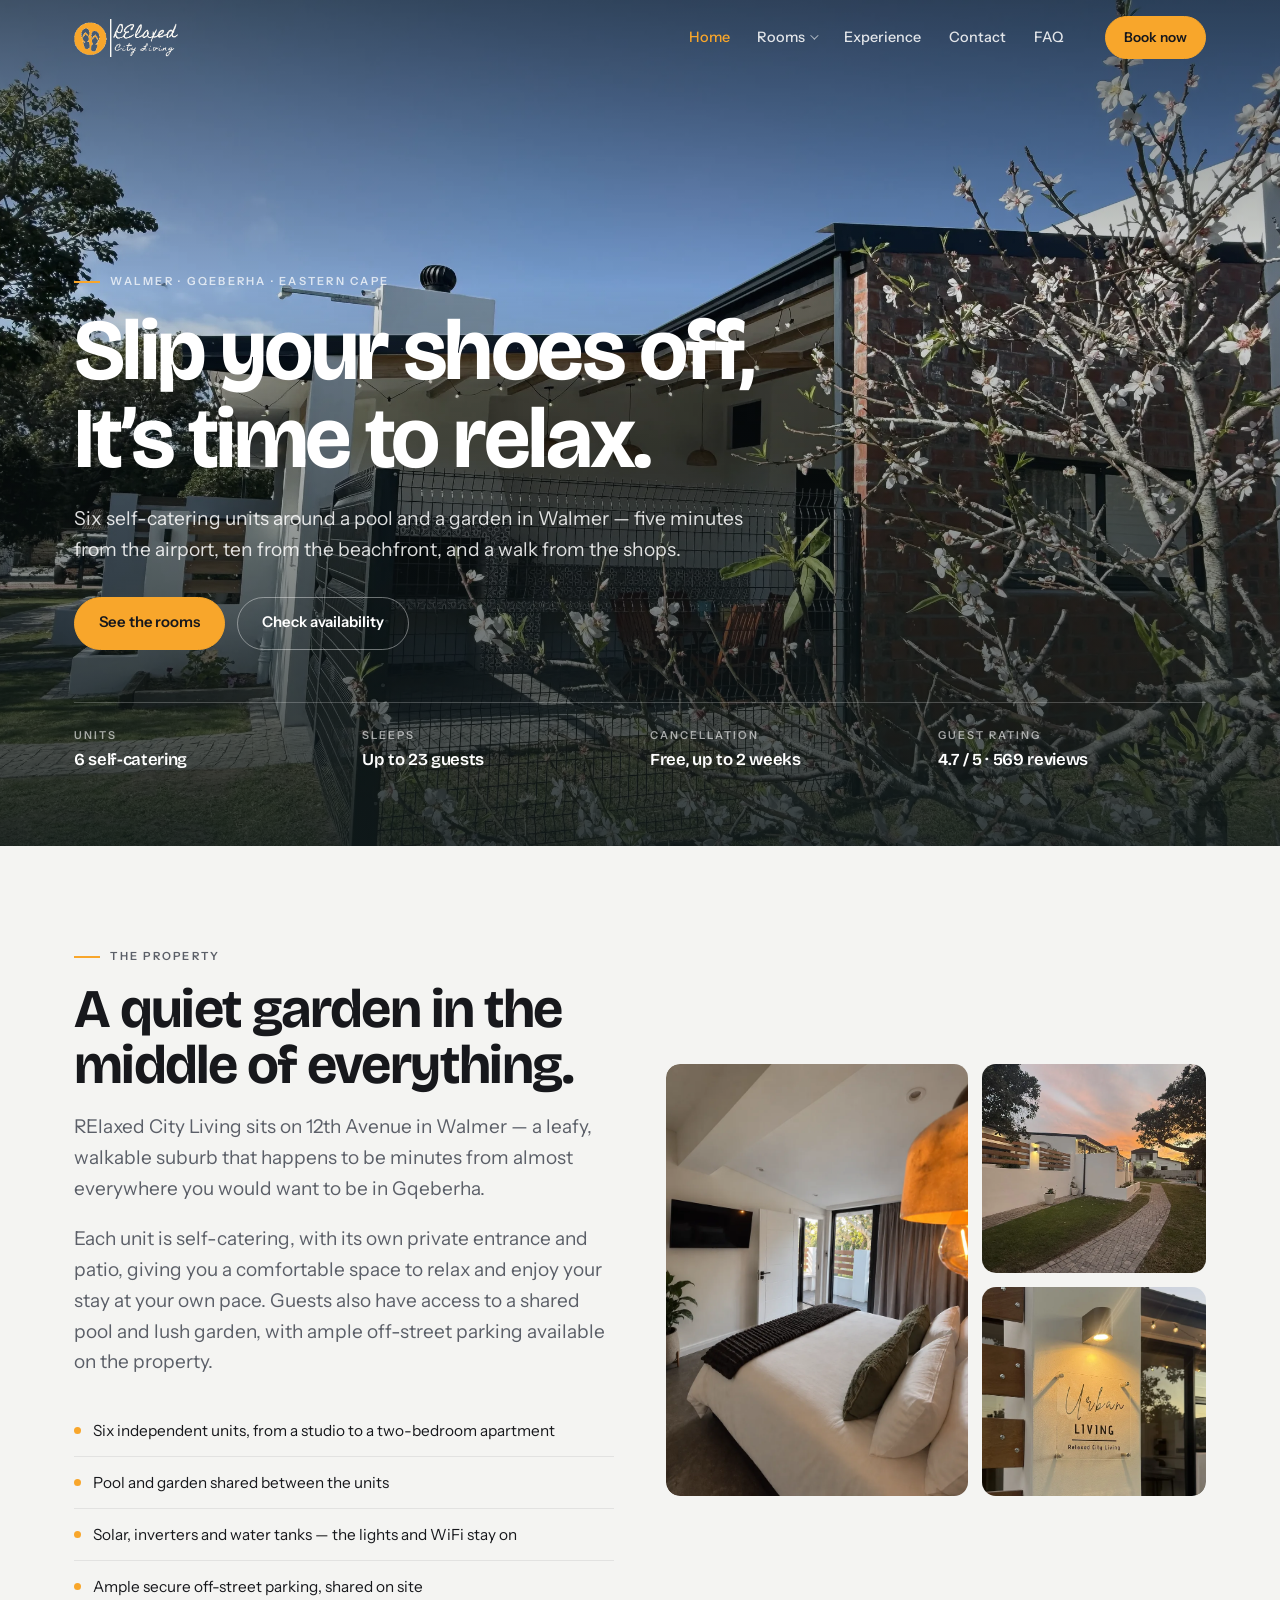
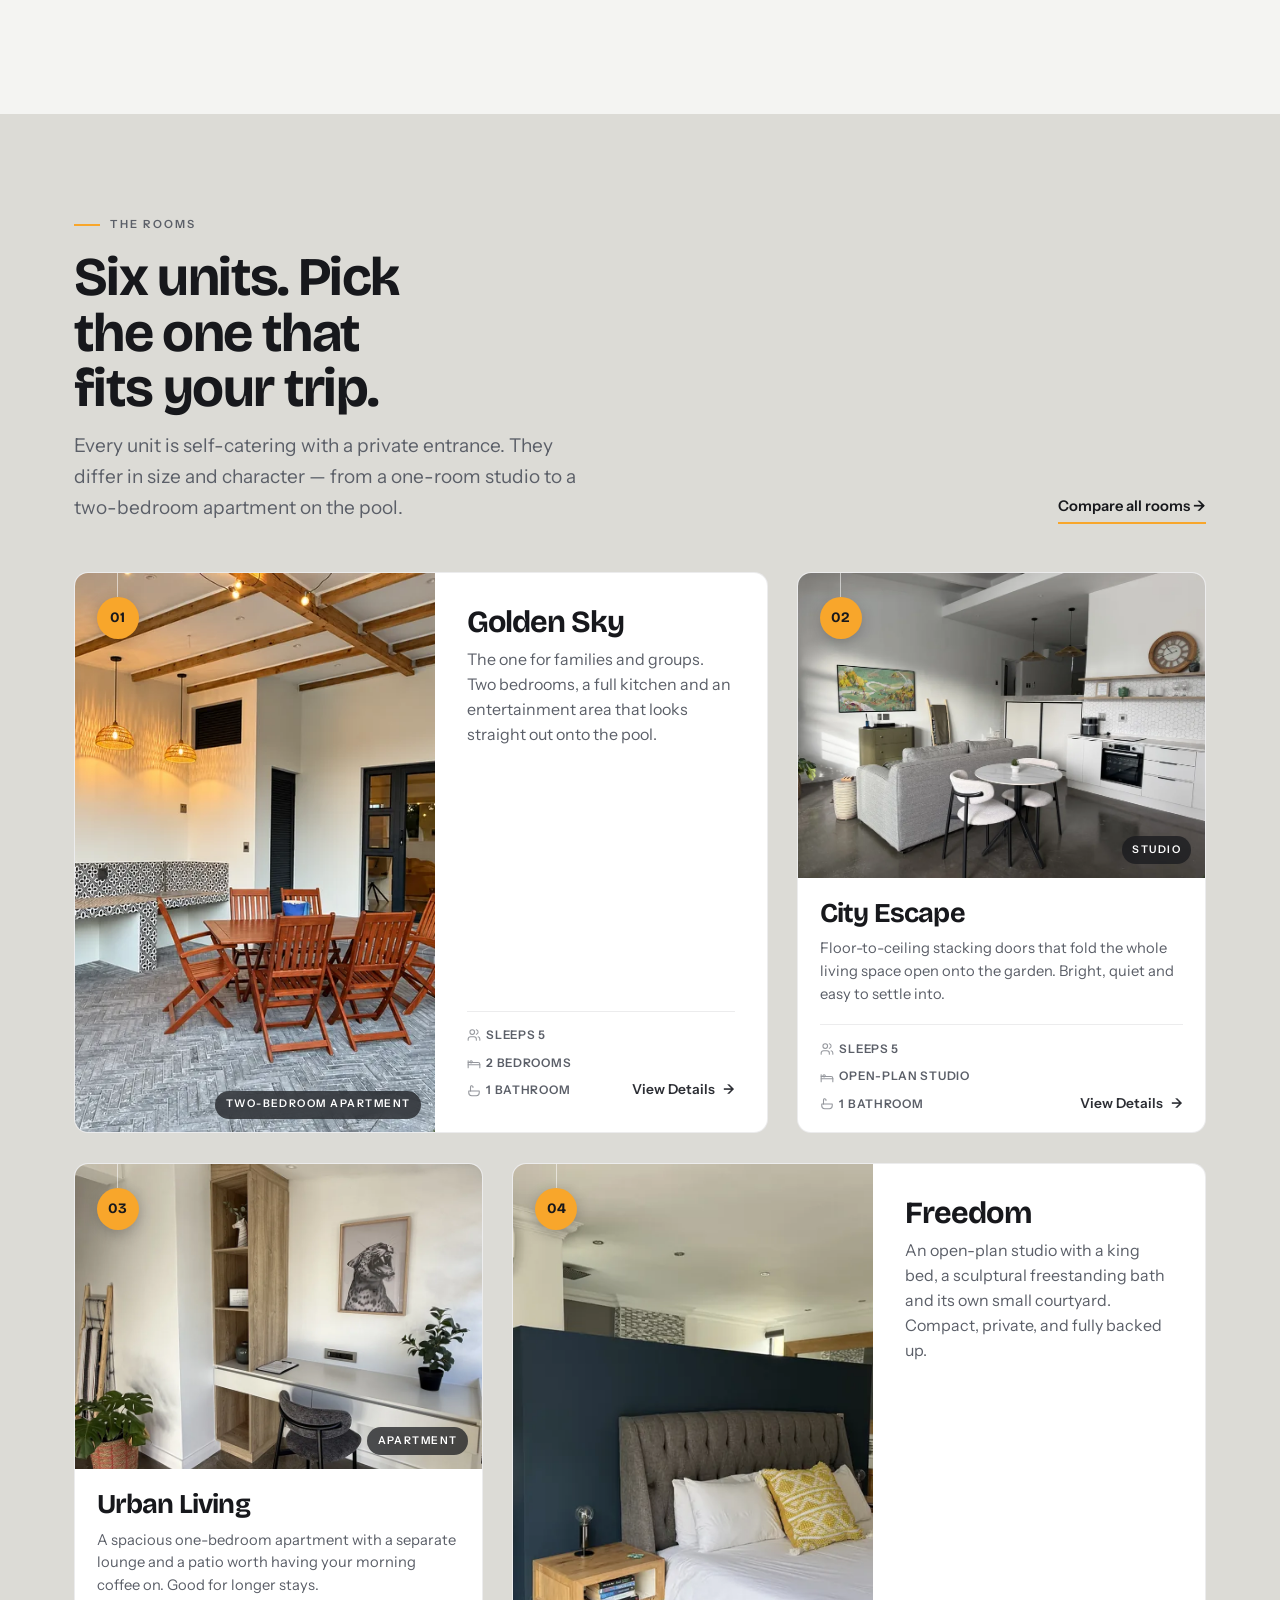
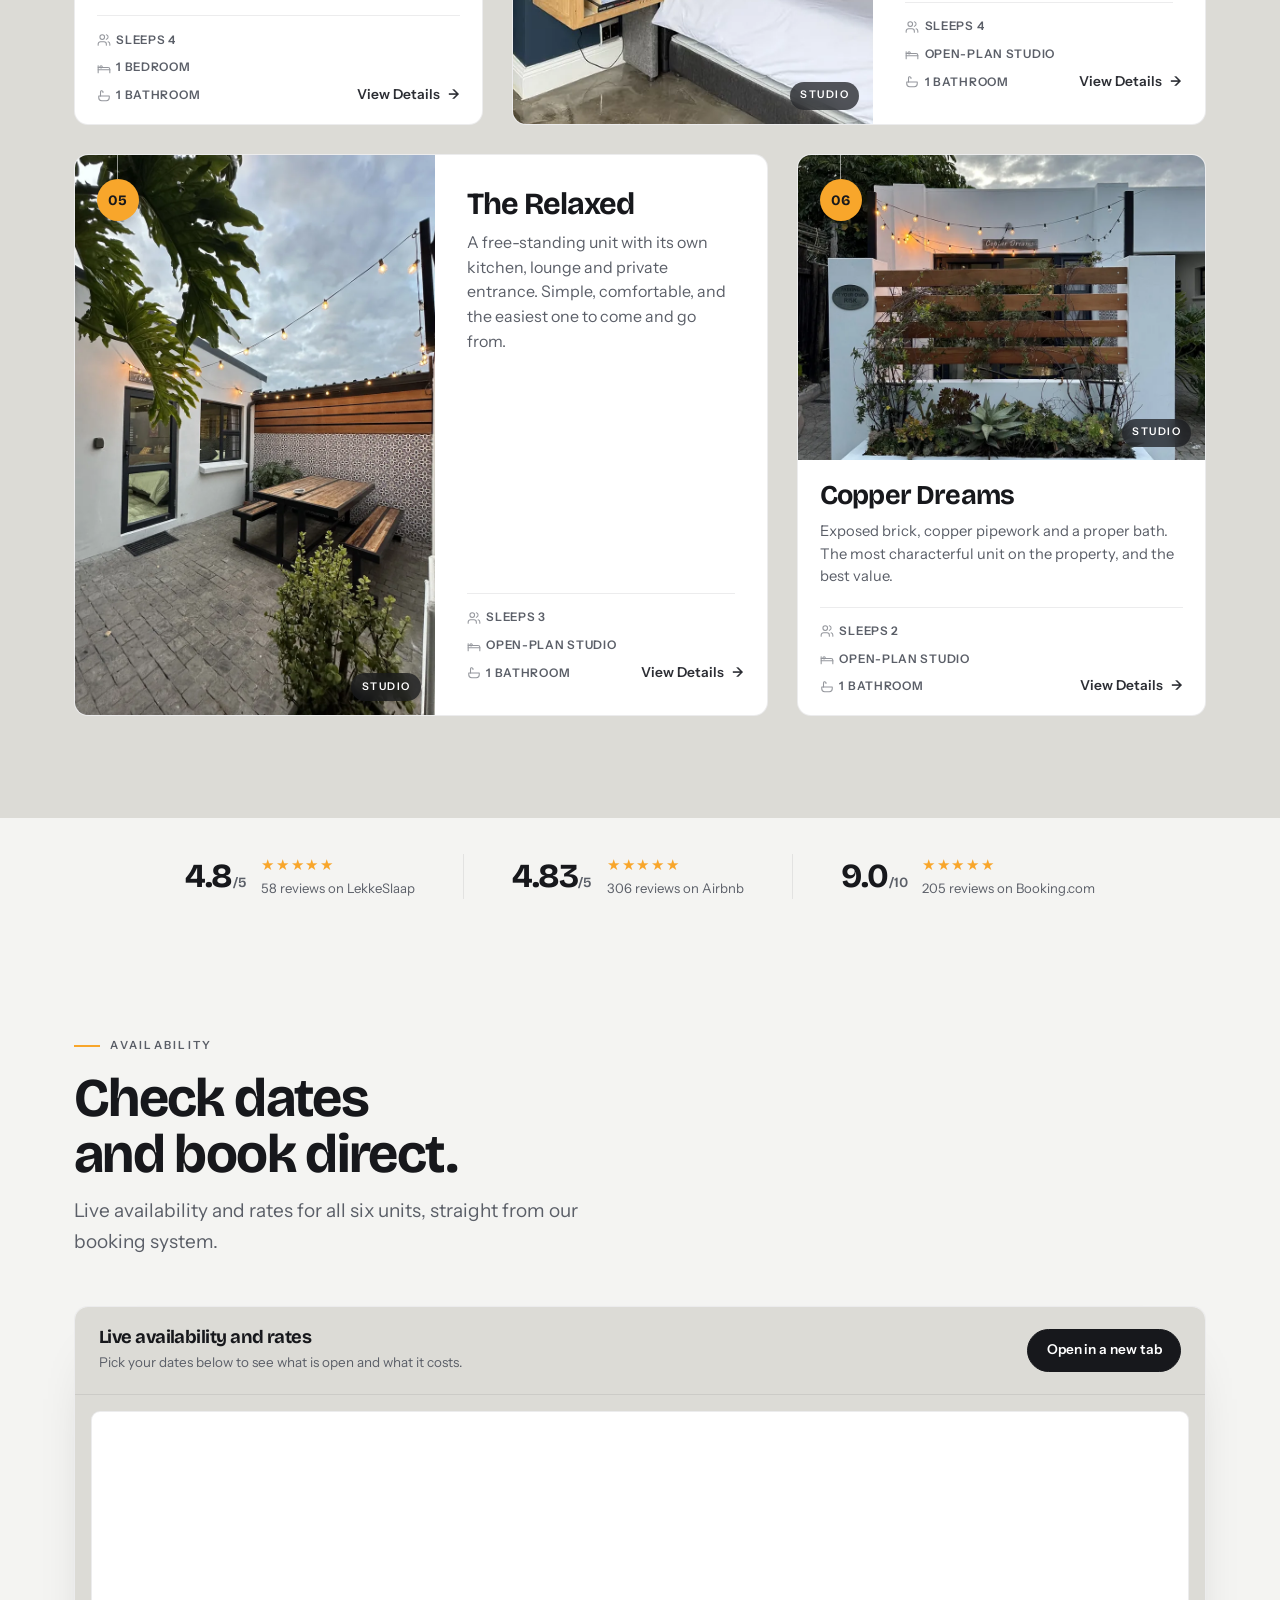
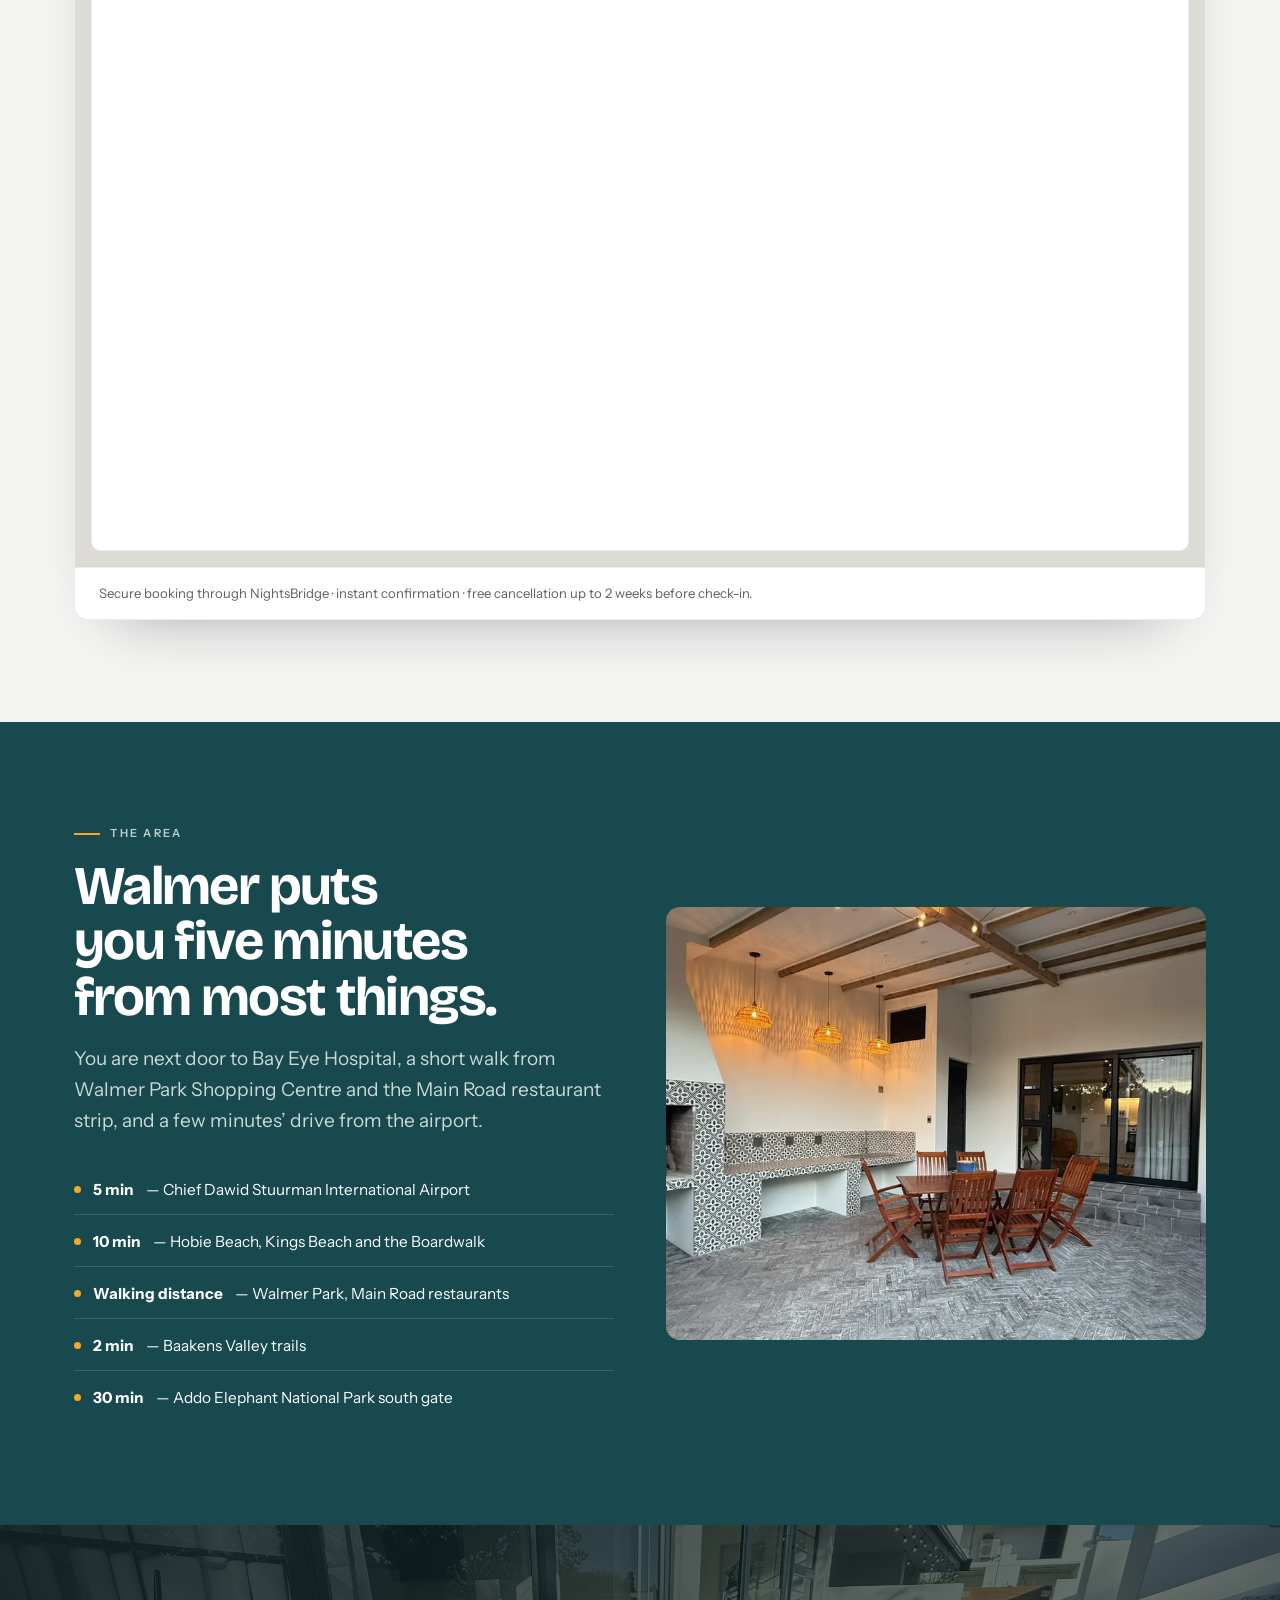
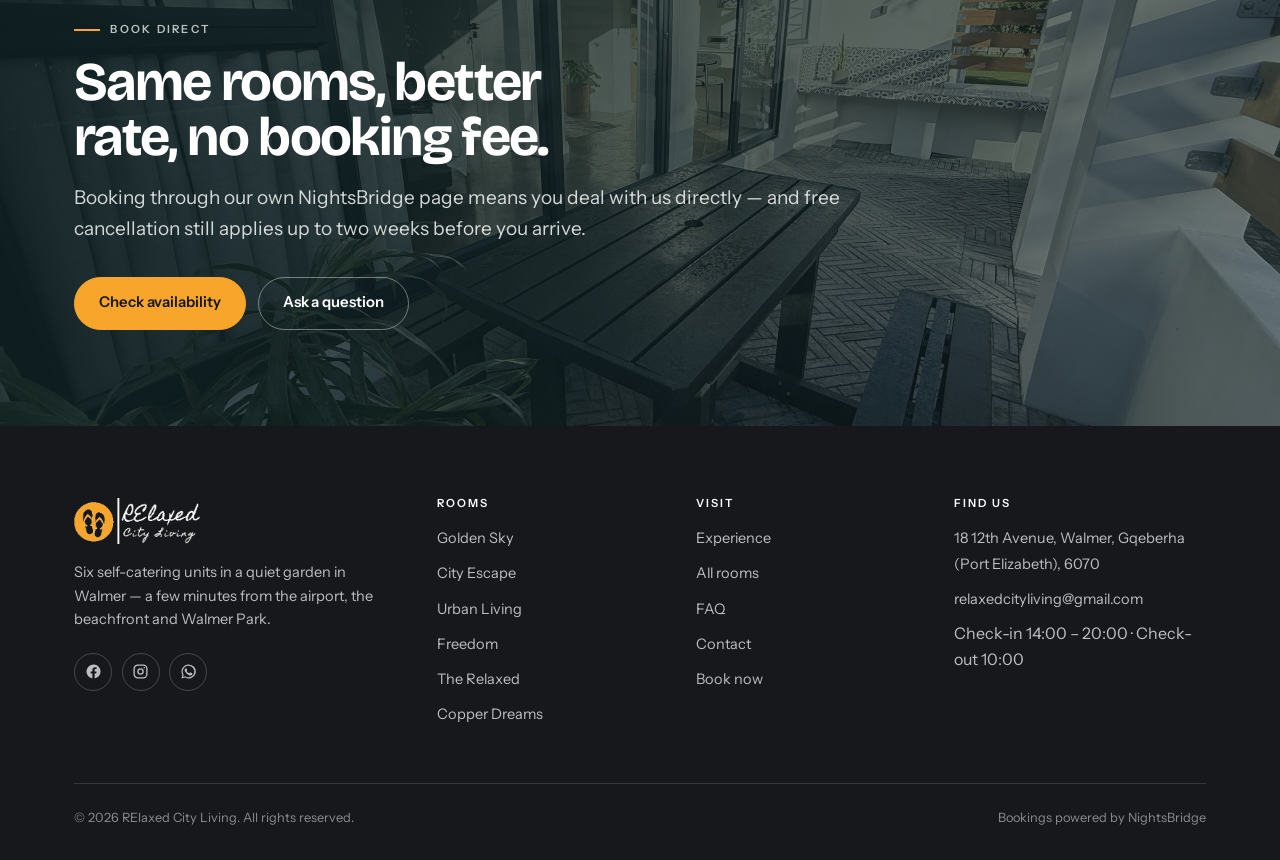
==== index.html @ 3f458ec4 "favicon" ====
<!DOCTYPE html>
<html lang="en-ZA">
<head>
<meta charset="utf-8">
<meta name="viewport" content="width=device-width, initial-scale=1">
<title>RElaxed City Living | Self-catering accommodation in Walmer, Gqeberha</title>
<meta name="description" content="Six self-catering units with a shared pool and garden in Walmer, Gqeberha — minutes from the airport, beachfront and Walmer Park. Book direct for the best rate.">
<meta name="theme-color" content="#17181c">
<meta property="og:title" content="RElaxed City Living | Self-catering accommodation in Walmer, Gqeberha">
<meta property="og:description" content="Six self-catering units with a shared pool and garden in Walmer, Gqeberha — minutes from the airport, beachfront and Walmer Park. Book direct for the best rate.">
<meta property="og:type" content="website">
<link rel="canonical" href="https://relaxedcityliving.co.za/">
<meta property="og:image" content="assets/img/main/main-07.webp">
<link rel="icon" href="assets/img/icon-48.png" sizes="48x48">
<link rel="icon" href="assets/img/icon-32.png" sizes="32x32">
<link rel="apple-touch-icon" href="assets/img/icon-180.png">
<link rel="preconnect" href="https://fonts.googleapis.com">
<link rel="preconnect" href="https://fonts.gstatic.com" crossorigin>
<link href="https://fonts.googleapis.com/css2?family=Bricolage+Grotesque:opsz,wght@12..96,400..800&family=Instrument+Sans:ital,wght@0,400..700;1,400&display=swap" rel="stylesheet">
<link rel="stylesheet" href="assets/css/style.css?v=2">
</head>
<body>
<a class="sr-only" href="#main">Skip to content</a>
<header class="header">
  <div class="header__inner">
    <a class="header__logo" href="/" aria-label="RElaxed City Living — home">
      <img class="logo-light" src="assets/img/logo-light.png" alt="RElaxed City Living" width="411" height="152">
      <img class="logo-dark" src="assets/img/logo.png" alt="RElaxed City Living" width="411" height="152">
    </a>
    <nav class="nav" id="nav">
      <a href="/" aria-current="page">Home</a><div class="nav__item"><a href="/rooms" class="nav__trigger">Rooms</a><button class="nav__caret" type="button" aria-expanded="false" aria-label="Toggle rooms list"><svg viewBox="0 0 12 8" fill="none" aria-hidden="true"><path d="M1 1l5 5 5-5" stroke="currentColor" stroke-width="1.6" stroke-linecap="round" stroke-linejoin="round"/></svg></button><div class="nav__dropdown"><a href="/rooms/golden-sky">Golden Sky</a><a href="/rooms/city-escape">City Escape</a><a href="/rooms/urban-living">Urban Living</a><a href="/rooms/freedom">Freedom</a><a href="/rooms/the-relaxed">The Relaxed</a><a href="/rooms/copper-dreams">Copper Dreams</a></div></div><a href="/experience">Experience</a><a href="/contact">Contact</a><a href="/faq">FAQ</a>
      <a class="btn btn--sun btn--sm" href="https://book.nightsbridge.com/22849" target="_blank" rel="noopener">Book now</a>
    </nav>
    <a class="btn btn--sun btn--sm header__cta" href="https://book.nightsbridge.com/22849" target="_blank" rel="noopener">Book now</a>
    <button class="burger" type="button" aria-label="Menu" aria-expanded="false" aria-controls="nav">
      <span></span><span></span><span></span>
    </button>
  </div>
</header>
<main id="main">
<section class="hero">
  <div class="hero__bg"><img class="hero-slide is-active" src="assets/img/slideshow/slideshow-01.webp" alt="" fetchpriority="high"><img class="hero-slide" src="assets/img/slideshow/slideshow-02.webp" alt="" loading="lazy"><img class="hero-slide" src="assets/img/slideshow/slideshow-03.webp" alt="" loading="lazy"><img class="hero-slide" src="assets/img/slideshow/slideshow-04.webp" alt="" loading="lazy"><img class="hero-slide" src="assets/img/slideshow/slideshow-05.webp" alt="" loading="lazy"><img class="hero-slide" src="assets/img/slideshow/slideshow-06.webp" alt="" loading="lazy"></div>
  <div class="hero__inner">
    <p class="eyebrow eyebrow--light">Walmer &middot; Gqeberha &middot; Eastern Cape</p>
    <h1>Slip your shoes off, It&rsquo;s time to relax.</h1>
    <p class="hero__sub">Six self-catering units around a pool and a garden in Walmer — five minutes from the airport, ten from the beachfront, and a walk from the shops.</p>
    <div class="btn-row">
      <a class="btn btn--sun" href="#rooms">See the rooms</a>
      <a class="btn btn--ghost-light" href="https://book.nightsbridge.com/22849" target="_blank" rel="noopener">Check availability</a>
    </div>
    <div class="factstrip">
      <div><span class="k">Units</span><span class="v">6 self-catering</span></div>
      <div><span class="k">Sleeps</span><span class="v">Up to 23 guests</span></div>
      <div><span class="k">Cancellation</span><span class="v">Free, up to 2 weeks</span></div>
      <div><span class="k">Guest rating</span><span class="v">4.7 / 5 &middot; 569 reviews</span></div>
    </div>
  </div>
</section>

<section class="section">
  <div class="wrap">
    <div class="split">
      <div class="split__text reveal">
        <p class="eyebrow">The property</p>
        <h2>A quiet garden in the middle of everything.</h2>
        <p class="lede">RElaxed City Living sits on 12th Avenue in Walmer — a leafy, walkable suburb that happens to be minutes from almost everywhere you would want to be in Gqeberha.</p>
        <p class="lede" style="margin-top:1rem">Each unit is self-catering, with its own private entrance and patio, giving you a comfortable space to relax and enjoy your stay at your own pace. Guests also have access to a shared pool and lush garden, with ample off-street parking available on the property.</p>
        <ul class="flist">
          <li>Six independent units, from a studio to a two-bedroom apartment</li>
          <li>Pool and garden shared between the units</li>
          <li>Solar, inverters and water tanks — the lights and WiFi stay on</li>
          <li>Ample secure off-street parking, shared on site</li>
        </ul>
      </div>
      <div class="split__media reveal">
        <div class="duo">
          <img src="assets/img/main/main-08-sm.webp" alt="A bedroom at RElaxed City Living" loading="lazy">
          <div class="duo__col">
            <img src="assets/img/main/main-06-sm.webp" alt="The garden path at RElaxed City Living" loading="lazy">
            <img src="assets/img/main/main-02-sm.webp" alt="The Urban Living unit sign at RElaxed City Living" loading="lazy">
          </div>
        </div>
      </div>
    </div>
  </div>
</section>

<section class="section section--screed" id="rooms">
  <div class="wrap">
    <div class="shead reveal">
      <div class="shead__text">
        <p class="eyebrow">The rooms</p>
        <h2>Six units. Pick the one that fits your trip.</h2>
        <p class="lede">Every unit is self-catering with a private entrance. They differ in size and character — from a one-room studio to a two-bedroom apartment on the pool.</p>
      </div>
      <a class="tlink" href="/rooms">Compare all rooms &rarr;</a>
    </div>
    <div class="rooms rooms--home">
      <div class="room-row">
      <a class="room room--wide reveal" href="/rooms/golden-sky">
  <div class="keytag"><span class="keytag__string"></span><span class="keytag__disc">01</span></div>
  <div class="room__media">
    <img src="assets/img/golden-sky/golden-sky-01-sm.webp" alt="Golden Sky at RElaxed City Living" loading="lazy" width="900" height="675">
    <span class="room__type">Two-bedroom apartment</span>
  </div>
  <div class="room__body">
    <h3>Golden Sky</h3>
    <p>The one for families and groups. Two bedrooms, a full kitchen and an entertainment area that looks straight out onto the pool.</p>
    <div class="room__tag">
      <ul class="specs">
        <li><svg viewBox="0 0 24 24" fill="none" stroke="currentColor" stroke-width="1.8" stroke-linecap="round" stroke-linejoin="round"><path d="M16 21v-2a4 4 0 0 0-4-4H6a4 4 0 0 0-4 4v2"/><circle cx="9" cy="7" r="4"/><path d="M22 21v-2a4 4 0 0 0-3-3.87"/><path d="M16 3.13a4 4 0 0 1 0 7.75"/></svg>Sleeps 5</li>
        <li><svg viewBox="0 0 24 24" fill="none" stroke="currentColor" stroke-width="1.8" stroke-linecap="round" stroke-linejoin="round"><path d="M2 8v12"/><path d="M22 20v-6a3 3 0 0 0-3-3H2"/><path d="M2 15h20"/><circle cx="7" cy="10" r="2"/></svg>2 bedrooms</li>
        <li><svg viewBox="0 0 24 24" fill="none" stroke="currentColor" stroke-width="1.8" stroke-linecap="round" stroke-linejoin="round"><path d="M3 12h18v3a5 5 0 0 1-5 5H8a5 5 0 0 1-5-5z"/><path d="M6 12V5a2 2 0 0 1 3.6-1.2"/><path d="M9 5h2"/></svg>1 bathroom</li>
      </ul>
      <span class="room__view">View Details <span aria-hidden="true">&rarr;</span></span>
    </div>
  </div>
</a>
<a class="room reveal" href="/rooms/city-escape">
  <div class="keytag"><span class="keytag__string"></span><span class="keytag__disc">02</span></div>
  <div class="room__media">
    <img src="assets/img/city-escape/city-escape-01-sm.webp" alt="City Escape at RElaxed City Living" loading="lazy" width="900" height="675">
    <span class="room__type">Studio</span>
  </div>
  <div class="room__body">
    <h3>City Escape</h3>
    <p>Floor-to-ceiling stacking doors that fold the whole living space open onto the garden. Bright, quiet and easy to settle into.</p>
    <div class="room__tag">
      <ul class="specs">
        <li><svg viewBox="0 0 24 24" fill="none" stroke="currentColor" stroke-width="1.8" stroke-linecap="round" stroke-linejoin="round"><path d="M16 21v-2a4 4 0 0 0-4-4H6a4 4 0 0 0-4 4v2"/><circle cx="9" cy="7" r="4"/><path d="M22 21v-2a4 4 0 0 0-3-3.87"/><path d="M16 3.13a4 4 0 0 1 0 7.75"/></svg>Sleeps 5</li>
        <li><svg viewBox="0 0 24 24" fill="none" stroke="currentColor" stroke-width="1.8" stroke-linecap="round" stroke-linejoin="round"><path d="M2 8v12"/><path d="M22 20v-6a3 3 0 0 0-3-3H2"/><path d="M2 15h20"/><circle cx="7" cy="10" r="2"/></svg>Open-plan studio</li>
        <li><svg viewBox="0 0 24 24" fill="none" stroke="currentColor" stroke-width="1.8" stroke-linecap="round" stroke-linejoin="round"><path d="M3 12h18v3a5 5 0 0 1-5 5H8a5 5 0 0 1-5-5z"/><path d="M6 12V5a2 2 0 0 1 3.6-1.2"/><path d="M9 5h2"/></svg>1 bathroom</li>
      </ul>
      <span class="room__view">View Details <span aria-hidden="true">&rarr;</span></span>
    </div>
  </div>
</a>
      </div>
      <div class="room-row">
<a class="room reveal" href="/rooms/urban-living">
  <div class="keytag"><span class="keytag__string"></span><span class="keytag__disc">03</span></div>
  <div class="room__media">
    <img src="assets/img/urban-living/urban-living-01-sm.webp" alt="Urban Living at RElaxed City Living" loading="lazy" width="900" height="675">
    <span class="room__type">Apartment</span>
  </div>
  <div class="room__body">
    <h3>Urban Living</h3>
    <p>A spacious one-bedroom apartment with a separate lounge and a patio worth having your morning coffee on. Good for longer stays.</p>
    <div class="room__tag">
      <ul class="specs">
        <li><svg viewBox="0 0 24 24" fill="none" stroke="currentColor" stroke-width="1.8" stroke-linecap="round" stroke-linejoin="round"><path d="M16 21v-2a4 4 0 0 0-4-4H6a4 4 0 0 0-4 4v2"/><circle cx="9" cy="7" r="4"/><path d="M22 21v-2a4 4 0 0 0-3-3.87"/><path d="M16 3.13a4 4 0 0 1 0 7.75"/></svg>Sleeps 4</li>
        <li><svg viewBox="0 0 24 24" fill="none" stroke="currentColor" stroke-width="1.8" stroke-linecap="round" stroke-linejoin="round"><path d="M2 8v12"/><path d="M22 20v-6a3 3 0 0 0-3-3H2"/><path d="M2 15h20"/><circle cx="7" cy="10" r="2"/></svg>1 bedroom</li>
        <li><svg viewBox="0 0 24 24" fill="none" stroke="currentColor" stroke-width="1.8" stroke-linecap="round" stroke-linejoin="round"><path d="M3 12h18v3a5 5 0 0 1-5 5H8a5 5 0 0 1-5-5z"/><path d="M6 12V5a2 2 0 0 1 3.6-1.2"/><path d="M9 5h2"/></svg>1 bathroom</li>
      </ul>
      <span class="room__view">View Details <span aria-hidden="true">&rarr;</span></span>
    </div>
  </div>
</a>
<a class="room room--wide reveal" href="/rooms/freedom">
  <div class="keytag"><span class="keytag__string"></span><span class="keytag__disc">04</span></div>
  <div class="room__media">
    <img src="assets/img/freedom/freedom-01-sm.webp" alt="Freedom at RElaxed City Living" loading="lazy" width="900" height="675">
    <span class="room__type">Studio</span>
  </div>
  <div class="room__body">
    <h3>Freedom</h3>
    <p>An open-plan studio with a king bed, a sculptural freestanding bath and its own small courtyard. Compact, private, and fully backed up.</p>
    <div class="room__tag">
      <ul class="specs">
        <li><svg viewBox="0 0 24 24" fill="none" stroke="currentColor" stroke-width="1.8" stroke-linecap="round" stroke-linejoin="round"><path d="M16 21v-2a4 4 0 0 0-4-4H6a4 4 0 0 0-4 4v2"/><circle cx="9" cy="7" r="4"/><path d="M22 21v-2a4 4 0 0 0-3-3.87"/><path d="M16 3.13a4 4 0 0 1 0 7.75"/></svg>Sleeps 4</li>
        <li><svg viewBox="0 0 24 24" fill="none" stroke="currentColor" stroke-width="1.8" stroke-linecap="round" stroke-linejoin="round"><path d="M2 8v12"/><path d="M22 20v-6a3 3 0 0 0-3-3H2"/><path d="M2 15h20"/><circle cx="7" cy="10" r="2"/></svg>Open-plan studio</li>
        <li><svg viewBox="0 0 24 24" fill="none" stroke="currentColor" stroke-width="1.8" stroke-linecap="round" stroke-linejoin="round"><path d="M3 12h18v3a5 5 0 0 1-5 5H8a5 5 0 0 1-5-5z"/><path d="M6 12V5a2 2 0 0 1 3.6-1.2"/><path d="M9 5h2"/></svg>1 bathroom</li>
      </ul>
      <span class="room__view">View Details <span aria-hidden="true">&rarr;</span></span>
    </div>
  </div>
</a>
      </div>
      <div class="room-row">
<a class="room room--wide reveal" href="/rooms/the-relaxed">
  <div class="keytag"><span class="keytag__string"></span><span class="keytag__disc">05</span></div>
  <div class="room__media">
    <img src="assets/img/the-relaxed/the-relaxed-01-sm.webp" alt="The Relaxed at RElaxed City Living" loading="lazy" width="900" height="675">
    <span class="room__type">Studio</span>
  </div>
  <div class="room__body">
    <h3>The Relaxed</h3>
    <p>A free-standing unit with its own kitchen, lounge and private entrance. Simple, comfortable, and the easiest one to come and go from.</p>
    <div class="room__tag">
      <ul class="specs">
        <li><svg viewBox="0 0 24 24" fill="none" stroke="currentColor" stroke-width="1.8" stroke-linecap="round" stroke-linejoin="round"><path d="M16 21v-2a4 4 0 0 0-4-4H6a4 4 0 0 0-4 4v2"/><circle cx="9" cy="7" r="4"/><path d="M22 21v-2a4 4 0 0 0-3-3.87"/><path d="M16 3.13a4 4 0 0 1 0 7.75"/></svg>Sleeps 3</li>
        <li><svg viewBox="0 0 24 24" fill="none" stroke="currentColor" stroke-width="1.8" stroke-linecap="round" stroke-linejoin="round"><path d="M2 8v12"/><path d="M22 20v-6a3 3 0 0 0-3-3H2"/><path d="M2 15h20"/><circle cx="7" cy="10" r="2"/></svg>Open-plan studio</li>
        <li><svg viewBox="0 0 24 24" fill="none" stroke="currentColor" stroke-width="1.8" stroke-linecap="round" stroke-linejoin="round"><path d="M3 12h18v3a5 5 0 0 1-5 5H8a5 5 0 0 1-5-5z"/><path d="M6 12V5a2 2 0 0 1 3.6-1.2"/><path d="M9 5h2"/></svg>1 bathroom</li>
      </ul>
      <span class="room__view">View Details <span aria-hidden="true">&rarr;</span></span>
    </div>
  </div>
</a>
<a class="room reveal" href="/rooms/copper-dreams">
  <div class="keytag"><span class="keytag__string"></span><span class="keytag__disc">06</span></div>
  <div class="room__media">
    <img src="assets/img/copper-dreams/copper-dreams-01-sm.webp" alt="Copper Dreams at RElaxed City Living" loading="lazy" width="900" height="675">
    <span class="room__type">Studio</span>
  </div>
  <div class="room__body">
    <h3>Copper Dreams</h3>
    <p>Exposed brick, copper pipework and a proper bath. The most characterful unit on the property, and the best value.</p>
    <div class="room__tag">
      <ul class="specs">
        <li><svg viewBox="0 0 24 24" fill="none" stroke="currentColor" stroke-width="1.8" stroke-linecap="round" stroke-linejoin="round"><path d="M16 21v-2a4 4 0 0 0-4-4H6a4 4 0 0 0-4 4v2"/><circle cx="9" cy="7" r="4"/><path d="M22 21v-2a4 4 0 0 0-3-3.87"/><path d="M16 3.13a4 4 0 0 1 0 7.75"/></svg>Sleeps 2</li>
        <li><svg viewBox="0 0 24 24" fill="none" stroke="currentColor" stroke-width="1.8" stroke-linecap="round" stroke-linejoin="round"><path d="M2 8v12"/><path d="M22 20v-6a3 3 0 0 0-3-3H2"/><path d="M2 15h20"/><circle cx="7" cy="10" r="2"/></svg>Open-plan studio</li>
        <li><svg viewBox="0 0 24 24" fill="none" stroke="currentColor" stroke-width="1.8" stroke-linecap="round" stroke-linejoin="round"><path d="M3 12h18v3a5 5 0 0 1-5 5H8a5 5 0 0 1-5-5z"/><path d="M6 12V5a2 2 0 0 1 3.6-1.2"/><path d="M9 5h2"/></svg>1 bathroom</li>
      </ul>
      <span class="room__view">View Details <span aria-hidden="true">&rarr;</span></span>
    </div>
  </div>
</a>
      </div>
    </div>
  </div>
</section>

<section class="section section--tight" style="padding-block:clamp(1.5rem,3vw,2.25rem)">
  <div class="wrap">
    <div class="ratingrow reveal">
      <div class="rating">
        <span class="rating__score">4.8<span class="denom">/5</span></span>
        <div>
          <div class="rating__stars" aria-hidden="true">&#9733;&#9733;&#9733;&#9733;&#9733;</div>
          <p class="rating__meta">58 reviews on LekkeSlaap</p>
        </div>
      </div>
      <div class="rating">
        <span class="rating__score">4.83<span class="denom">/5</span></span>
        <div>
          <div class="rating__stars" aria-hidden="true">&#9733;&#9733;&#9733;&#9733;&#9733;</div>
          <p class="rating__meta">306 reviews on Airbnb</p>
        </div>
      </div>
      <div class="rating">
        <span class="rating__score">9.0<span class="denom">/10</span></span>
        <div>
          <div class="rating__stars" aria-hidden="true">&#9733;&#9733;&#9733;&#9733;&#9733;</div>
          <p class="rating__meta">205 reviews on Booking.com</p>
        </div>
      </div>
    </div>
  </div>
</section>

<section class="section" id="availability">
  <div class="wrap">
    <div class="shead reveal">
      <div class="shead__text">
        <p class="eyebrow">Availability</p>
        <h2>Check dates and book direct.</h2>
        <p class="lede">Live availability and rates for all six units, straight from our booking system.</p>
      </div>
    </div>
    <div class="book reveal">
  <div class="book__head">
    <div>
      <h3>Live availability and rates</h3>
      <p>Pick your dates below to see what is open and what it costs.</p>
    </div>
    <a class="btn btn--ink btn--sm" href="https://book.nightsbridge.com/22849" target="_blank" rel="noopener">Open in a new tab</a>
  </div>
  <div class="book__frame">
    <!-- NightsBridge booking engine, BBID 22849. -->
    <iframe src="https://book.nightsbridge.com/22849" title="Check availability and book with NightsBridge" loading="lazy" allow="payment" scrolling="no"></iframe>
  </div>
  <div class="book__note">
    <span>Secure booking through NightsBridge &middot; instant confirmation &middot; free cancellation up to 2 weeks before check-in.</span>
  </div>
</div>

  </div>
</section>

<section class="section section--dark" id="area">
  <div class="wrap">
    <div class="split split--flip">
      <div class="split__media reveal">
        <img src="assets/img/main/main-05-sm.webp" alt="The shared braai and entertainment area at RElaxed City Living" loading="lazy">
      </div>
      <div class="split__text reveal">
        <p class="eyebrow eyebrow--light">The area</p>
        <h2>Walmer puts you five minutes from most things.</h2>
        <p class="lede">You are next door to Bay Eye Hospital, a short walk from Walmer Park Shopping Centre and the Main Road restaurant strip, and a few minutes&rsquo; drive from the airport.</p>
        <ul class="flist">
          <li><strong>5 min</strong> &mdash; Chief Dawid Stuurman International Airport</li>
          <li><strong>10 min</strong> &mdash; Hobie Beach, Kings Beach and the Boardwalk</li>
          <li><strong>Walking&nbsp;distance</strong> &mdash; Walmer Park, Main Road restaurants</li>
          <li><strong>2 min</strong> &mdash; Baakens Valley trails</li>
          <li><strong>30 min</strong> &mdash; Addo Elephant National Park south gate</li>
        </ul>
      </div>
    </div>
  </div>
</section>

<section class="ctaband reveal">
  <img src="assets/img/main/ctaband-patio.webp" alt="" loading="lazy">
  <div class="wrap">
    <p class="eyebrow eyebrow--light">Book direct</p>
    <h2>Same rooms, better rate, no booking fee.</h2>
    <p class="lede lede--light">Booking through our own NightsBridge page means you deal with us directly — and free cancellation still applies up to two weeks before you arrive.</p>
    <div class="btn-row">
      <a class="btn btn--sun" href="https://book.nightsbridge.com/22849" target="_blank" rel="noopener">Check availability</a>
      <a class="btn btn--ghost-light" href="/contact">Ask a question</a>
    </div>
  </div>
</section>

</main>
<footer class="footer">
  <div class="wrap">
    <div class="footer__grid">
      <div>
        <img class="footer__logo" src="assets/img/logo-light.png" alt="RElaxed City Living" width="411" height="152">
        <p>Six self-catering units in a quiet garden in Walmer — a few minutes from the airport, the beachfront and Walmer Park.</p>
        <div class="social">
          <a href="https://www.facebook.com/RElaxedcityliving/" target="_blank" aria-label="Facebook"><svg viewBox="0 0 24 24" fill="currentColor"><path d="M22 12a10 10 0 1 0-11.6 9.9v-7H7.9V12h2.5V9.8c0-2.5 1.5-3.9 3.8-3.9 1.1 0 2.2.2 2.2.2v2.5h-1.2c-1.2 0-1.6.8-1.6 1.6V12h2.7l-.4 2.9h-2.3v7A10 10 0 0 0 22 12z"/></svg></a>
          <a href="https://www.instagram.com/relaxed_city_living_pe/" target="_blank" aria-label="Instagram"><svg viewBox="0 0 24 24" fill="none" stroke="currentColor" stroke-width="1.9"><rect x="3" y="3" width="18" height="18" rx="5"/><circle cx="12" cy="12" r="3.6"/><circle cx="17.3" cy="6.7" r="1.1" fill="currentColor" stroke="none"/></svg></a>
          <a href="https://wa.me/27837890894" target="_blank" aria-label="WhatsApp"><svg viewBox="0 0 24 24" fill="currentColor"><path d="M12 2a10 10 0 0 0-8.6 15L2 22l5.2-1.4A10 10 0 1 0 12 2zm0 18.2a8.2 8.2 0 0 1-4.2-1.2l-.3-.2-3.1.8.8-3-.2-.3A8.2 8.2 0 1 1 12 20.2zm4.5-6.1c-.2-.1-1.5-.7-1.7-.8s-.4-.1-.6.1-.6.8-.8 1-.3.2-.6.1a6.7 6.7 0 0 1-3.3-2.9c-.2-.4.2-.4.6-1.2.1-.2 0-.4 0-.5s-.6-1.4-.8-1.9-.4-.4-.6-.4h-.5a1 1 0 0 0-.7.3 3 3 0 0 0-.9 2.2 5.2 5.2 0 0 0 1.1 2.7 11.8 11.8 0 0 0 4.5 4 5.3 5.3 0 0 0 3.2.7 2.7 2.7 0 0 0 1.8-1.3 2.2 2.2 0 0 0 .2-1.3c-.1-.1-.3-.2-.5-.3z"/></svg></a>
        </div>
      </div>
      <div>
        <h4>Rooms</h4>
        <ul><li><a href="/rooms/golden-sky">Golden Sky</a></li><li><a href="/rooms/city-escape">City Escape</a></li><li><a href="/rooms/urban-living">Urban Living</a></li><li><a href="/rooms/freedom">Freedom</a></li><li><a href="/rooms/the-relaxed">The Relaxed</a></li><li><a href="/rooms/copper-dreams">Copper Dreams</a></li></ul>
      </div>
      <div>
        <h4>Visit</h4>
        <ul>
          <li><a href="/experience">Experience</a></li>
          <li><a href="/rooms">All rooms</a></li>
          <li><a href="/faq">FAQ</a></li>
          <li><a href="/contact">Contact</a></li>
          <li><a href="https://book.nightsbridge.com/22849" target="_blank" rel="noopener">Book now</a></li>
        </ul>
      </div>
      <div>
        <h4>Find us</h4>
        <ul>
          <li><a href="https://www.google.com/maps/search/?api=1&amp;query=-33.981879,25.570888" target="_blank" rel="noopener">18 12th Avenue, Walmer, Gqeberha (Port Elizabeth), 6070</a></li>
          <li><a href="mailto:relaxedcityliving@gmail.com">relaxedcityliving@gmail.com</a></li>
          <li>Check-in 14:00 – 20:00 &middot; Check-out 10:00</li>
        </ul>
      </div>
    </div>
    <div class="footer__bottom">
      <span>&copy; <span data-year>2026</span> RElaxed City Living. All rights reserved.</span>
      <span>Bookings powered by NightsBridge</span>
    </div>
  </div>
</footer>
<script src="assets/js/site.js" defer></script>
</body>
</html>
---- assets/css/style.css ----
/* =========================================================
   RElaxed City Living
   Design tokens
   ========================================================= */
:root{
  --ink:#17181c;
  --ink-2:#2c2e34;
  --slate:#5b5f68;
  --screed:#dcdbd6;      /* polished concrete */
  --shell:#f4f4f2;       /* page */
  --card:#ffffff;
  --sun:#f8a62b;         /* brand orange, sampled from the logo */
  --sun-deep:#dd8a10;
  --pool:#17494e;        /* deep teal, from the pool + garden shade */
  --pool-2:#0f3438;

  --line:rgba(23,24,28,.14);
  --line-soft:rgba(23,24,28,.08);

  --display:"Bricolage Grotesque","Helvetica Neue",Arial,sans-serif;
  --body:"Instrument Sans","Helvetica Neue",Arial,sans-serif;

  --wrap:1220px;
  --gut:clamp(1.15rem,4vw,2.75rem);
  --r:14px;
  --header-h:76px;

  --ease:cubic-bezier(.22,.7,.3,1);
}

/* =========================================================
   Base
   ========================================================= */
*,*::before,*::after{box-sizing:border-box}
html{-webkit-text-size-adjust:100%;scroll-behavior:smooth;scroll-padding-top:calc(var(--header-h) + 12px);overflow-x:clip}
body{
  margin:0;
  background:var(--shell);
  color:var(--ink);
  font-family:var(--body);
  font-size:1rem;
  line-height:1.6;
  -webkit-font-smoothing:antialiased;
  overflow-x:clip;
}
img{max-width:100%;display:block}
a{color:inherit}
button{font:inherit}

h1,h2,h3,h4{
  font-family:var(--display);
  font-weight:700;
  letter-spacing:-.03em;
  line-height:1.02;
  margin:0;
  text-wrap:balance;
}
h1{font-size:clamp(2.6rem,7.2vw,5.4rem)}
h2{font-size:clamp(2rem,4.6vw,3.4rem)}
h3{font-size:clamp(1.3rem,2.2vw,1.7rem);line-height:1.1}
p{margin:0 0 1em}
p:last-child{margin-bottom:0}

.wrap{width:100%;max-width:var(--wrap);margin-inline:auto;padding-inline:var(--gut)}
.wrap--narrow{max-width:820px}

.eyebrow{
  font-family:var(--body);
  font-size:.7rem;
  font-weight:600;
  letter-spacing:.2em;
  text-transform:uppercase;
  color:var(--slate);
  margin:0 0 1rem;
  display:flex;
  align-items:center;
  gap:.65rem;
}
.eyebrow::before{
  content:"";
  width:26px;height:2px;
  background:var(--sun);
  flex:none;
}
.eyebrow--light{color:rgba(255,255,255,.72)}

.lede{font-size:clamp(1.02rem,1.5vw,1.19rem);color:var(--slate);line-height:1.62;max-width:60ch}
.lede--light{color:rgba(255,255,255,.8)}

.section{padding-block:clamp(3.75rem,8vw,7rem)}
.section--tight{padding-block:clamp(2.75rem,5vw,4.5rem)}
@media (min-width:1000px){
  .pagehead + .section--tight{padding-top:2rem}
}
.section--screed{background:var(--screed)}
.section--dark{background:var(--pool);color:#fff}
.section--dark .lede{color:rgba(255,255,255,.78)}

.sr-only{position:absolute;width:1px;height:1px;padding:0;margin:-1px;overflow:hidden;clip:rect(0 0 0 0);white-space:nowrap;border:0}

:focus-visible{outline:3px solid var(--sun);outline-offset:3px;border-radius:4px}

/* =========================================================
   Buttons
   ========================================================= */
.btn{
  display:inline-flex;align-items:center;justify-content:center;gap:.5rem;
  padding:.85rem 1.5rem;
  border-radius:999px;
  border:1.5px solid transparent;
  font-weight:600;font-size:.93rem;letter-spacing:-.005em;
  text-decoration:none;cursor:pointer;
  transition:background .22s var(--ease),color .22s var(--ease),border-color .22s var(--ease),transform .22s var(--ease);
}
.btn:hover{transform:translateY(-2px)}
.btn--sun{background:var(--sun);color:var(--ink);border-color:var(--sun)}
.btn--sun:hover{background:var(--sun-deep);border-color:var(--sun-deep)}
.btn--ink{background:var(--ink);color:#fff;border-color:var(--ink)}
.btn--ink:hover{background:var(--ink-2);border-color:var(--ink-2)}
.btn--ghost{background:transparent;color:var(--ink);border-color:var(--line)}
.btn--ghost:hover{border-color:var(--ink);background:rgba(23,24,28,.04)}
.btn--ghost-light{background:transparent;color:#fff;border-color:rgba(255,255,255,.4)}
.btn--ghost-light:hover{border-color:#fff;background:rgba(255,255,255,.1)}
.btn--sm{padding:.6rem 1.15rem;font-size:.85rem}
.btn--block{width:100%}

.btn-row{display:flex;flex-wrap:wrap;gap:.75rem}

/* text link with sliding rule */
.tlink{
  display:inline-flex;align-items:center;gap:.5rem;
  font-weight:600;font-size:.92rem;text-decoration:none;
  padding-bottom:3px;
  border-bottom:2px solid var(--sun);
  transition:gap .22s var(--ease);
}
.tlink:hover{gap:.85rem}

/* =========================================================
   Key tag — the signature device (echoes the logo's disc)
   ========================================================= */
.keytag{
  position:absolute;top:0;left:1.35rem;z-index:3;
  display:flex;flex-direction:column;align-items:center;
  pointer-events:none;
}
.keytag__string{width:1px;height:1.5rem;background:rgba(255,255,255,.55)}
.keytag__disc{
  width:42px;height:42px;border-radius:50%;
  background:var(--sun);color:var(--ink);
  display:grid;place-items:center;
  font-family:var(--display);font-weight:700;font-size:.9rem;letter-spacing:0;
  box-shadow:0 4px 14px rgba(23,24,28,.24);
}

/* =========================================================
   Header
   ========================================================= */
.header{
  position:fixed;inset:0 0 auto 0;z-index:60;
  height:var(--header-h);
  display:flex;align-items:center;
  transition:background .3s var(--ease),box-shadow .3s var(--ease),border-color .3s var(--ease);
  border-bottom:1px solid transparent;
}
.header__inner{
  width:100%;max-width:var(--wrap);margin-inline:auto;padding-inline:var(--gut);
  display:flex;align-items:center;gap:1.25rem;
}
.header__logo{display:flex;align-items:center;flex:none;margin-right:auto}
.header__logo img{height:38px;width:auto;transition:opacity .3s var(--ease)}
.header__logo .logo-dark{display:none}

.nav{display:flex;align-items:center;gap:.35rem}
.nav a{
  text-decoration:none;font-size:.9rem;font-weight:500;
  padding:.5rem .7rem;border-radius:8px;
  color:#fff;opacity:.86;
  transition:opacity .2s var(--ease),background .2s var(--ease);
}
.nav a:hover{opacity:1;background:rgba(255,255,255,.12)}
.nav a[aria-current="page"]{opacity:1;color:var(--sun)}
.nav .btn{display:none}

.header__cta{margin-left:.65rem}

/* solid state (scrolled, or on non-hero pages) */
.header.is-solid{
  background:rgba(244,244,242,.94);
  backdrop-filter:blur(14px);
  -webkit-backdrop-filter:blur(14px);
  border-bottom-color:var(--line-soft);
}
.header.is-solid .header__logo .logo-light{display:none}
.header.is-solid .header__logo .logo-dark{display:block}
.header.is-solid .nav a{color:var(--ink);opacity:.78}
.header.is-solid .nav a:hover{opacity:1;background:rgba(23,24,28,.06)}
.header.is-solid .nav a[aria-current="page"]{opacity:1;color:var(--sun-deep)}
.header.is-solid .burger span{background:var(--ink)}

/* rooms dropdown */
.nav__item{position:relative}
.nav__item::after{content:"";position:absolute;left:0;right:0;top:100%;height:.6rem}
.nav__trigger{display:flex;align-items:center;gap:.3rem}
.nav__trigger::after{
  content:"";width:6px;height:6px;flex:none;
  border-right:1.5px solid currentColor;border-bottom:1.5px solid currentColor;
  transform:rotate(45deg) translateY(-2px);
  opacity:.7;
}
.nav__caret{display:none}
.nav__dropdown{
  position:absolute;top:100%;left:0;margin-top:.4rem;
  min-width:200px;padding:.5rem;display:grid;gap:.1rem;
  background:var(--card);border:1px solid var(--line-soft);border-radius:12px;
  box-shadow:0 24px 44px -22px rgba(23,24,28,.4);
  opacity:0;visibility:hidden;transform:translateY(6px);
  transition:opacity .18s var(--ease),transform .18s var(--ease),visibility .18s;
  z-index:70;
}
.nav__item:hover .nav__dropdown,
.nav__item:focus-within .nav__dropdown{
  opacity:1;visibility:visible;transform:none;
}
.header .nav__dropdown a{
  display:block;color:var(--ink);opacity:.8;font-size:.87rem;font-weight:500;
  padding:.55rem .7rem;border-radius:8px;
}
.nav__dropdown a:hover{opacity:1;background:rgba(23,24,28,.06)}
.nav__dropdown a[aria-current="page"]{opacity:1;color:var(--sun-deep)}

/* burger */
.burger{
  display:none;width:44px;height:44px;border:0;background:transparent;
  padding:0;cursor:pointer;align-items:center;justify-content:center;flex-direction:column;gap:5px;
}
.burger span{display:block;width:22px;height:2px;background:#fff;transition:transform .25s var(--ease),opacity .2s var(--ease),background .3s var(--ease)}
.burger[aria-expanded="true"] span:nth-child(1){transform:translateY(7px) rotate(45deg)}
.burger[aria-expanded="true"] span:nth-child(2){opacity:0}
.burger[aria-expanded="true"] span:nth-child(3){transform:translateY(-7px) rotate(-45deg)}

@media (max-width:920px){
  .burger{display:flex}
  .header__cta{display:none}
  .nav .btn{display:inline-flex}
  .nav{
    position:fixed;inset:var(--header-h) 0 auto 0;
    flex-direction:column;align-items:stretch;gap:0;
    background:var(--shell);
    border-bottom:1px solid var(--line-soft);
    padding:.5rem var(--gut) 1.5rem;
    transform:translateY(-8px);opacity:0;visibility:hidden;pointer-events:none;
    transition:opacity .22s var(--ease),transform .22s var(--ease),visibility .22s;
    box-shadow:0 24px 40px -24px rgba(23,24,28,.4);
  }
  .nav.is-open{opacity:1;transform:none;visibility:visible;pointer-events:auto}
  .nav a{color:var(--ink);opacity:.85;font-size:1.08rem;padding:.85rem .25rem;border-bottom:1px solid var(--line-soft);border-radius:0}
  .nav a[aria-current="page"]{box-shadow:none;color:var(--sun-deep)}
  .nav .btn{margin-top:1.1rem}
  .nav__trigger::after{display:none}
  .nav__item::after{display:none}
  .nav__item{display:flex;flex-wrap:wrap;align-items:center;border-bottom:1px solid var(--line-soft)}
  .nav__item .nav__trigger{flex:1 1 auto;border-bottom:0}
  .nav__caret{
    display:flex;align-items:center;justify-content:center;
    width:44px;height:44px;flex:none;border:0;background:transparent;padding:0;
    cursor:pointer;color:var(--ink);
  }
  .nav__caret svg{width:10px;height:10px;transition:transform .3s var(--ease)}
  .nav__item.is-open .nav__caret svg{transform:rotate(180deg)}
  .nav__dropdown{
    flex:0 0 100%;
    position:static;opacity:1;visibility:visible;transform:none;
    background:transparent;border:0;box-shadow:none;border-radius:0;
    margin:0;gap:0;padding:0;
    max-height:0;overflow:hidden;
    transition:max-height .3s var(--ease);
  }
  .nav__item.is-open .nav__dropdown{max-height:20rem;padding:0 0 .4rem}
  .header .nav__dropdown a{
    font-size:.98rem;opacity:.75;
    padding:.65rem .25rem .65rem 1rem;border-bottom:1px solid var(--line-soft);
  }
}

/* =========================================================
   Hero
   ========================================================= */
.hero{
  position:relative;
  min-height:min(94svh,860px);
  display:flex;align-items:flex-end;
  color:#fff;
  overflow:hidden;
  isolation:isolate;
}
.hero--short{min-height:min(66svh,560px)}
.hero__bg{position:absolute;inset:0;z-index:-2}
.hero__bg img{
  position:absolute;inset:0;width:100%;height:100%;object-fit:cover;
  opacity:0;transition:opacity 1.6s var(--ease);
  transform:scale(1.04);
}
.hero__bg img.is-active{opacity:1}
.hero::after{
  content:"";position:absolute;inset:0;z-index:-1;
  background:linear-gradient(180deg,rgba(15,25,27,.62) 0%,rgba(15,25,27,.15) 34%,rgba(15,25,27,.55) 72%,rgba(15,25,27,.86) 100%);
}
.hero__inner{
  width:100%;max-width:var(--wrap);margin-inline:auto;padding-inline:var(--gut);
  padding-block:clamp(2.5rem,7vw,4.5rem);
  padding-top:calc(var(--header-h) + 3rem);
}
.hero h1{max-width:16ch}
.hero__sub{margin-top:1.25rem;max-width:52ch;font-size:clamp(1rem,1.7vw,1.2rem);color:rgba(255,255,255,.86)}
.hero .btn-row{margin-top:2rem}

/* fact strip under the hero copy */
.factstrip{
  margin-top:clamp(2.25rem,5vw,3.25rem);
  padding-top:1.5rem;
  border-top:1px solid rgba(255,255,255,.22);
  display:grid;grid-template-columns:repeat(4,1fr);gap:1.25rem;
}
.factstrip div{display:flex;flex-direction:column;gap:.2rem}
.factstrip dt,.factstrip .k{
  font-size:.68rem;font-weight:600;letter-spacing:.18em;text-transform:uppercase;color:rgba(255,255,255,.6)
}
.factstrip .v{font-family:var(--display);font-weight:600;font-size:1.05rem;letter-spacing:-.02em}
@media (max-width:720px){
  .factstrip{grid-template-columns:repeat(2,1fr);gap:1.1rem}
}

/* =========================================================
   Page head (sub pages)
   ========================================================= */
.pagehead{padding-top:calc(var(--header-h) + clamp(2.5rem,6vw,4.5rem));padding-bottom:clamp(1.75rem,4vw,3rem)}
.pagehead h1{font-size:clamp(2.3rem,5.6vw,4.1rem)}
.pagehead .lede{margin-top:1.15rem}
.crumb{
  font-size:.78rem;font-weight:500;color:var(--slate);
  margin-bottom:1.1rem;display:flex;gap:.5rem;align-items:center;flex-wrap:wrap;
}
.crumb a{text-decoration:none;border-bottom:1px solid var(--line)}
.crumb a:hover{border-color:var(--ink)}
.crumb span{opacity:.45}

/* =========================================================
   Section headers
   ========================================================= */
.shead{display:flex;align-items:flex-end;justify-content:space-between;gap:2rem;margin-bottom:clamp(2rem,4vw,3rem);flex-wrap:wrap}
.shead__text{max-width:46ch}
.shead h2{margin-bottom:.9rem}

/* =========================================================
   Room cards
   ========================================================= */
.rooms{
  display:grid;
  grid-template-columns:repeat(auto-fill,minmax(320px,1fr));
  gap:clamp(1.1rem,2.4vw,1.85rem);
}
.room{
  position:relative;
  background:var(--card);
  border-radius:var(--r);
  overflow:hidden;
  text-decoration:none;color:inherit;
  display:flex;flex-direction:column;
  border:1px solid var(--line-soft);
  transition:transform .3s var(--ease),box-shadow .3s var(--ease);
}
.room:hover{transform:translateY(-5px);box-shadow:0 26px 44px -28px rgba(23,24,28,.5)}
.room__media{position:relative;aspect-ratio:4/3;overflow:hidden;background:var(--screed)}
.room__media img{width:100%;height:100%;object-fit:cover;transition:transform .6s var(--ease)}
.room:hover .room__media img{transform:scale(1.045)}
.room__type{
  position:absolute;right:.85rem;bottom:.85rem;z-index:2;
  background:rgba(23,24,28,.72);color:#fff;
  backdrop-filter:blur(6px);-webkit-backdrop-filter:blur(6px);
  font-size:.66rem;font-weight:600;letter-spacing:.14em;text-transform:uppercase;
  padding:.35rem .65rem;border-radius:999px;
}
.room__body{padding:1.3rem 1.35rem 1.15rem;display:flex;flex-direction:column;flex:1}
.room__body h3{margin-bottom:.55rem}
.room__body p{font-size:.92rem;color:var(--slate);line-height:1.55;margin-bottom:1.15rem}

/* the tag bar */
.room__tag{
  margin-top:auto;
  border-top:1px solid var(--line-soft);
  padding-top:.9rem;
  display:flex;align-items:flex-start;justify-content:space-between;gap:1.5rem;
}
.specs{display:flex;flex-direction:column;align-items:flex-start;flex-wrap:nowrap;gap:.55rem;flex:none;margin:0;padding:0}
.specs li{
  list-style:none;
  font-size:.74rem;font-weight:600;letter-spacing:.06em;text-transform:uppercase;color:var(--slate);
  display:flex;align-items:center;gap:.35rem;
}
.specs svg{width:14px;height:14px;flex:none;opacity:.65}
.room__view{
  align-self:flex-end;
  display:inline-flex;align-items:center;gap:.5rem;
  font-weight:600;font-size:.86rem;white-space:nowrap;flex:none;
  color:var(--ink-2);
  transition:gap .22s var(--ease),color .22s var(--ease);
}
.room:hover .room__view{gap:.8rem;color:var(--sun)}

/* home rooms: one wide + one normal per row, alternating sides */
.rooms--home{display:flex;flex-direction:column;gap:clamp(1.1rem,2.4vw,1.85rem)}
.room-row{display:flex;flex-direction:column;gap:clamp(1.1rem,2.4vw,1.85rem)}
@media (min-width:1000px){
  .room-row{flex-direction:row;align-items:stretch}
  .room-row .room{flex:1 1 0;min-width:0}
  .room-row .room--wide{flex:1.7 1 0;flex-direction:row}
  .room-row .room--wide .room__media{aspect-ratio:auto;width:52%;flex:none}
  .room-row .room--wide .room__body{padding:clamp(1.5rem,2.5vw,2.35rem);justify-content:center}
  .room-row .room--wide h3{font-size:clamp(1.7rem,2.4vw,2.15rem)}
  .room-row .room--wide p{font-size:1rem}
}

/* =========================================================
   Split feature
   ========================================================= */
.split{display:grid;grid-template-columns:1fr 1fr;gap:clamp(1.5rem,4vw,4rem);align-items:center}
.split--flip .split__media{order:2}
.split__media{position:relative;border-radius:var(--r);overflow:hidden;aspect-ratio:5/4;background:var(--shell)}
.split__media img{width:100%;height:100%;object-fit:cover}
.split__text h2{margin-bottom:1.2rem}
@media (max-width:860px){
  .split{grid-template-columns:1fr}
  .split--flip .split__media{order:0}
}

/* image duo */
.duo{display:grid;grid-template-columns:1.35fr 1fr;gap:.9rem;height:100%;min-height:0}
.duo img{display:block;width:100%;height:100%;object-fit:cover;border-radius:var(--r);min-width:0;min-height:0}
.duo__col{display:grid;grid-template-rows:1fr 1fr;gap:.9rem;height:100%;min-width:0;min-height:0}

/* =========================================================
   Feature list
   ========================================================= */
.flist{list-style:none;padding:0;margin:1.75rem 0 0;display:grid;gap:.1rem}
.flist li{
  display:flex;align-items:flex-start;gap:.75rem;
  padding:.8rem 0;border-bottom:1px solid var(--line-soft);
  font-size:.96rem;line-height:1.55;
}
.flist li:last-child{border-bottom:0}
.flist li::before{content:"";flex:none;width:7px;height:7px;margin-top:calc((1.55em - 7px) / 2);border-radius:50%;background:var(--sun)}
.section--dark .flist li{border-bottom-color:rgba(255,255,255,.14)}

/* =========================================================
   Value cards
   ========================================================= */
.values{display:grid;grid-template-columns:repeat(auto-fit,minmax(230px,1fr));gap:clamp(1rem,2.5vw,2rem)}
.value{padding-top:1.5rem;border-top:2px solid var(--sun)}
.value h3{font-size:1.18rem;margin-bottom:.6rem}
.value p{font-size:.93rem;color:var(--slate);line-height:1.58}
.section--dark .value p{color:rgba(255,255,255,.74)}

/* =========================================================
   Availability / NightsBridge
   ========================================================= */
.book{
  background:var(--card);
  border:1px solid var(--line-soft);
  border-radius:var(--r);
  overflow:hidden;
  box-shadow:0 30px 60px -42px rgba(23,24,28,.45);
}
.book__head{
  padding:1.25rem 1.5rem;
  background:var(--screed);
  border-bottom:1px solid var(--line-soft);
  display:flex;align-items:center;justify-content:space-between;gap:1rem;flex-wrap:wrap;
}
.book__head h3{font-size:1.15rem}
.book__head p{font-size:.84rem;color:var(--slate);margin:.3rem 0 0}
.book__frame{position:relative;background:var(--screed);min-height:640px;padding:1rem}
.book__frame iframe{
  display:block;width:100%;height:740px;overflow:hidden;
  border:1px solid var(--line-soft);border-radius:calc(var(--r) - 5px);
  background:var(--card);
}
@media (max-width:700px){
  .book__frame{padding:.6rem}
  .book__frame iframe{height:880px}
  .book__frame{min-height:0}
}
.book__note{
  padding:.95rem 1.5rem;border-top:1px solid var(--line-soft);
  font-size:.82rem;color:var(--slate);
  display:flex;gap:.6rem;align-items:center;flex-wrap:wrap;
}

/* sticky booking box on room pages */
.bookbox{
  background:var(--card);
  border:1px solid var(--line-soft);
  border-radius:var(--r);
  padding:1.5rem;
  overflow:hidden;
  box-shadow:0 24px 44px -34px rgba(23,24,28,.45);
}
.bookbox__head{
  display:flex;align-items:center;gap:.55rem;
  margin:-1.5rem -1.5rem 1.5rem;
  padding:1.05rem 1.5rem;
  background:var(--ink-2);color:#fff;
  font-family:var(--display);font-weight:700;font-size:1.05rem;letter-spacing:-.01em;
}
.bookbox__head svg{width:20px;height:20px;flex:none;opacity:.9}
.bookbox hr{border:0;border-top:1px solid var(--line-soft);margin:1.25rem 0}
.bookbox dl{margin:0;display:grid;gap:.6rem}
.bookbox .row{display:flex;justify-content:space-between;gap:1rem;font-size:.88rem}
.bookbox .row dt{color:var(--slate);flex:none;white-space:nowrap}
.bookbox .row dd{margin:0;font-weight:600;text-align:right}
.bookbox .btn{margin-top:1.35rem}
.bookbox__fine{margin-top:.9rem;font-size:.76rem;color:var(--slate);text-align:center;line-height:1.5}

/* =========================================================
   Room detail layout
   ========================================================= */
.roomlayout{display:grid;grid-template-columns:minmax(0,1fr) 348px;gap:clamp(1.75rem,4vw,3.5rem);align-items:start}
.roomlayout__aside{position:sticky;top:calc(var(--header-h) + 1.5rem)}
@media (max-width:940px){
  .roomlayout{grid-template-columns:1fr}
  .roomlayout__aside{position:static;order:-1}
}

.amenities{display:grid;grid-template-columns:repeat(auto-fit,minmax(180px,1fr));gap:1.75rem 2rem;margin-top:1.5rem}
.amenities h4{font-family:var(--body);font-size:.7rem;font-weight:600;letter-spacing:.18em;text-transform:uppercase;color:var(--slate);margin:0 0 .75rem}
.amenities ul{list-style:none;margin:0;padding:0;display:grid;gap:.4rem}
.amenities li{font-size:.92rem}

/* explore / experience category cards */
.explore-grid{display:grid;grid-template-columns:repeat(auto-fit,minmax(240px,1fr));gap:1.5rem}
.explore-card{
  background:var(--card);border:1px solid var(--line-soft);border-radius:var(--r);
  padding:1.85rem 1.6rem;
  transition:transform .3s var(--ease),box-shadow .3s var(--ease);
}
.explore-card:hover{transform:translateY(-5px);box-shadow:0 26px 44px -30px rgba(23,24,28,.45)}
.explore-card__icon{
  width:42px;height:42px;border-radius:50%;
  display:flex;align-items:center;justify-content:center;
  background:rgba(248,166,43,.14);color:var(--sun-deep);
  margin-bottom:1.1rem;
}
.explore-card__icon svg{width:20px;height:20px}
.explore-card h4{
  font-size:1.05rem;font-weight:700;letter-spacing:-.01em;color:var(--ink);
  margin:0 0 1.15rem;padding-bottom:.7rem;position:relative;
}
.explore-card h4::after{content:"";position:absolute;left:0;bottom:0;width:26px;height:3px;border-radius:2px;background:var(--sun)}
.explore-card ul{list-style:none;margin:0;padding:0;display:grid;gap:.7rem}
.explore-card li{font-size:.9rem;line-height:1.55;color:var(--slate)}
.explore-card li a{color:var(--ink);font-weight:600;text-decoration:none;border-bottom:1px solid var(--line)}
.explore-card li a:hover{border-color:var(--ink)}

/* gallery */
.gallery{
  display:grid;
  grid-template-columns:repeat(3,1fr);
  gap:.7rem;
}
.gallery button{
  border:0;padding:0;background:var(--screed);cursor:pointer;
  border-radius:10px;overflow:hidden;aspect-ratio:4/3;
}
.gallery img{width:100%;height:100%;object-fit:cover;transition:transform .5s var(--ease),opacity .3s var(--ease)}
.gallery button:hover img{transform:scale(1.05);opacity:.9}
.gallery button:first-child{grid-column:span 2;grid-row:span 2}
@media (max-width:700px){
  .gallery{grid-template-columns:repeat(2,1fr)}
  .gallery button:first-child{grid-column:span 2;grid-row:auto}
}

/* lightbox */
.lightbox{
  position:fixed;inset:0;z-index:100;
  background:rgba(12,16,17,.94);
  display:none;align-items:center;justify-content:center;
  padding:clamp(1rem,4vw,3rem);
  touch-action:pan-y;
}
.lightbox.is-open{display:flex}
.lightbox__viewport{width:100%;height:86svh;overflow:hidden;position:relative}
.lightbox__track{display:flex;width:300%;height:100%;transform:translateX(-33.3333%)}
.lightbox__track.is-animating{transition:transform .32s var(--ease)}
.lightbox__slide{flex:0 0 33.3333%;width:33.3333%;height:100%;max-width:none;object-fit:contain;border-radius:6px}
.lightbox__close,.lightbox__nav{
  position:absolute;border:0;background:rgba(255,255,255,.12);color:#fff;
  width:48px;height:48px;border-radius:50%;cursor:pointer;
  display:grid;place-items:center;font-size:1.35rem;line-height:1;
  transition:background .2s var(--ease);
}
.lightbox__close:hover,.lightbox__nav:hover{background:rgba(255,255,255,.24)}
.lightbox__close{top:clamp(.75rem,3vw,1.75rem);right:clamp(.75rem,3vw,1.75rem)}
.lightbox__nav--prev{left:clamp(.5rem,2vw,1.5rem)}
.lightbox__nav--next{right:clamp(.5rem,2vw,1.5rem)}
.lightbox__count{position:absolute;bottom:clamp(.75rem,3vw,1.75rem);left:50%;transform:translateX(-50%);color:rgba(255,255,255,.7);font-size:.82rem;letter-spacing:.1em}

/* =========================================================
   Reviews
   ========================================================= */
.rating{display:flex;align-items:center;gap:1.15rem;flex-wrap:wrap}
.rating__score{font-family:var(--display);font-weight:700;font-size:3rem;letter-spacing:-.04em;line-height:1}
.rating__stars{color:var(--sun);letter-spacing:.12em;font-size:1.05rem}
.rating__meta{font-size:.88rem;color:var(--slate)}
.section--dark .rating__meta{color:rgba(255,255,255,.72)}

.ratingrow{display:flex;flex-wrap:wrap;justify-content:center;gap:1.75rem 3rem}
.ratingrow .rating{gap:.9rem;padding-right:3rem;border-right:1px solid var(--line-soft)}
.ratingrow .rating:last-child{border-right:0;padding-right:0}
.ratingrow .rating__score{font-size:2.1rem}
.rating__score .denom{font-weight:600;font-size:.42em;color:var(--slate);letter-spacing:0;margin-left:.05em}
.section--dark .rating__score .denom{color:rgba(255,255,255,.6)}
.ratingrow .rating__stars{font-size:.92rem}
.ratingrow .rating__meta{font-size:.82rem}

@media (max-width:640px){
  .ratingrow{flex-direction:column;align-items:stretch;gap:0}
  .ratingrow .rating{
    flex-direction:column;text-align:center;
    border-right:0;padding-right:0;
    padding-bottom:1.15rem;margin-bottom:1.15rem;
    border-bottom:1px solid var(--line-soft);
  }
  .ratingrow .rating:last-child{padding-bottom:0;margin-bottom:0;border-bottom:0}
}

/* =========================================================
   Map + contact
   ========================================================= */
.mapframe{border-radius:var(--r);overflow:hidden;border:1px solid var(--line-soft);background:var(--screed)}
.mapframe iframe{display:block;width:100%;height:420px;border:0;filter:saturate(.85)}

.contactgrid{display:grid;grid-template-columns:1fr 1fr;gap:clamp(1.75rem,4vw,3.5rem);align-items:start}
@media (max-width:860px){.contactgrid{grid-template-columns:1fr}}

.field{display:grid;gap:.4rem;margin-bottom:1.05rem}
.field label{font-size:.74rem;font-weight:600;letter-spacing:.14em;text-transform:uppercase;color:var(--slate)}
.field input,.field textarea,.field select{
  font:inherit;font-size:.95rem;
  padding:.75rem .9rem;
  border:1px solid var(--line);
  border-radius:9px;background:var(--card);color:var(--ink);
  width:100%;
}
.field textarea{min-height:140px;resize:vertical}
.field input:focus,.field textarea:focus,.field select:focus{outline:2px solid var(--sun);outline-offset:1px;border-color:transparent}

.infolist{list-style:none;margin:0;padding:0;display:grid;gap:1.35rem}
.infolist dt,.infolist .k{font-size:.7rem;font-weight:600;letter-spacing:.18em;text-transform:uppercase;color:var(--slate);margin-bottom:.3rem}
.infolist a{text-decoration:none;border-bottom:1px solid var(--line)}
.infolist a:hover{border-color:var(--ink)}

/* =========================================================
   FAQ
   ========================================================= */
.faq{border-top:1px solid var(--line-soft)}
.faq details{border-bottom:1px solid var(--line-soft)}
.faq summary{
  cursor:pointer;list-style:none;
  padding:1.25rem 2.5rem 1.25rem 0;position:relative;
  font-family:var(--display);font-weight:600;font-size:1.08rem;letter-spacing:-.02em;
}
.faq summary::-webkit-details-marker{display:none}
.faq summary::after{
  content:"";position:absolute;right:.35rem;top:1.5rem;
  width:12px;height:12px;
  border-right:2px solid var(--sun);border-bottom:2px solid var(--sun);
  transform:rotate(45deg);transition:transform .38s var(--ease);
}
.faq details[open] summary::after{transform:rotate(-135deg);top:1.75rem}
.faq .faq__a{padding:0 0 1.4rem;color:var(--slate);font-size:.96rem;max-width:70ch}

/* =========================================================
   CTA band
   ========================================================= */
.ctaband{position:relative;overflow:hidden;color:#fff;isolation:isolate}
.ctaband img{position:absolute;inset:0;width:100%;height:100%;object-fit:cover;z-index:-2}
.ctaband::after{content:"";position:absolute;inset:0;z-index:-1;background:linear-gradient(120deg,rgba(15,32,34,.9),rgba(15,32,34,.55))}
.ctaband .wrap{padding-block:clamp(3.5rem,8vw,6rem)}
.ctaband h2{max-width:18ch}
.ctaband .lede{color:rgba(255,255,255,.82);margin-top:1.1rem}
.ctaband .btn-row{margin-top:2rem}

/* =========================================================
   Footer
   ========================================================= */
.footer{background:var(--ink);color:rgba(255,255,255,.72);padding-block:clamp(3rem,6vw,4.5rem) 2rem}
.footer__grid{display:grid;grid-template-columns:1.5fr 1fr 1fr 1.2fr;gap:clamp(1.75rem,4vw,3rem)}
@media (max-width:860px){.footer__grid{grid-template-columns:1fr 1fr}}
@media (max-width:520px){.footer__grid{grid-template-columns:1fr}}
.footer img.footer__logo{height:46px;width:auto;margin-bottom:1.1rem}
.footer h4{font-family:var(--body);font-size:.7rem;font-weight:600;letter-spacing:.18em;text-transform:uppercase;color:#fff;margin:0 0 1rem}
.footer ul{list-style:none;margin:0;padding:0;display:grid;gap:.6rem}
.footer a{text-decoration:none;font-size:.91rem;transition:color .2s var(--ease)}
.footer a:hover{color:var(--sun)}
.footer p{font-size:.91rem;line-height:1.6}
.footer__bottom{
  margin-top:clamp(2.5rem,5vw,3.5rem);padding-top:1.5rem;
  border-top:1px solid rgba(255,255,255,.13);
  display:flex;justify-content:space-between;gap:1rem;flex-wrap:wrap;
  font-size:.8rem;color:rgba(255,255,255,.5);
}
.social{display:flex;gap:.6rem;margin-top:1.35rem}
.social a{
  width:38px;height:38px;border-radius:50%;
  border:1px solid rgba(255,255,255,.2);
  display:grid;place-items:center;
  transition:background .2s var(--ease),border-color .2s var(--ease);
}
.social a:hover{background:var(--sun);border-color:var(--sun);color:var(--ink)}
.social svg{width:17px;height:17px}

/* =========================================================
   Scroll reveal
   ========================================================= */
.reveal{opacity:0;transform:translateY(18px);transition:opacity .7s var(--ease),transform .7s var(--ease)}
.reveal.is-in{opacity:1;transform:none}

@media (prefers-reduced-motion:reduce){
  *,*::before,*::after{animation-duration:.001ms !important;transition-duration:.001ms !important;scroll-behavior:auto !important}
  .reveal{opacity:1;transform:none}
  .hero__bg img{transition:none}
}
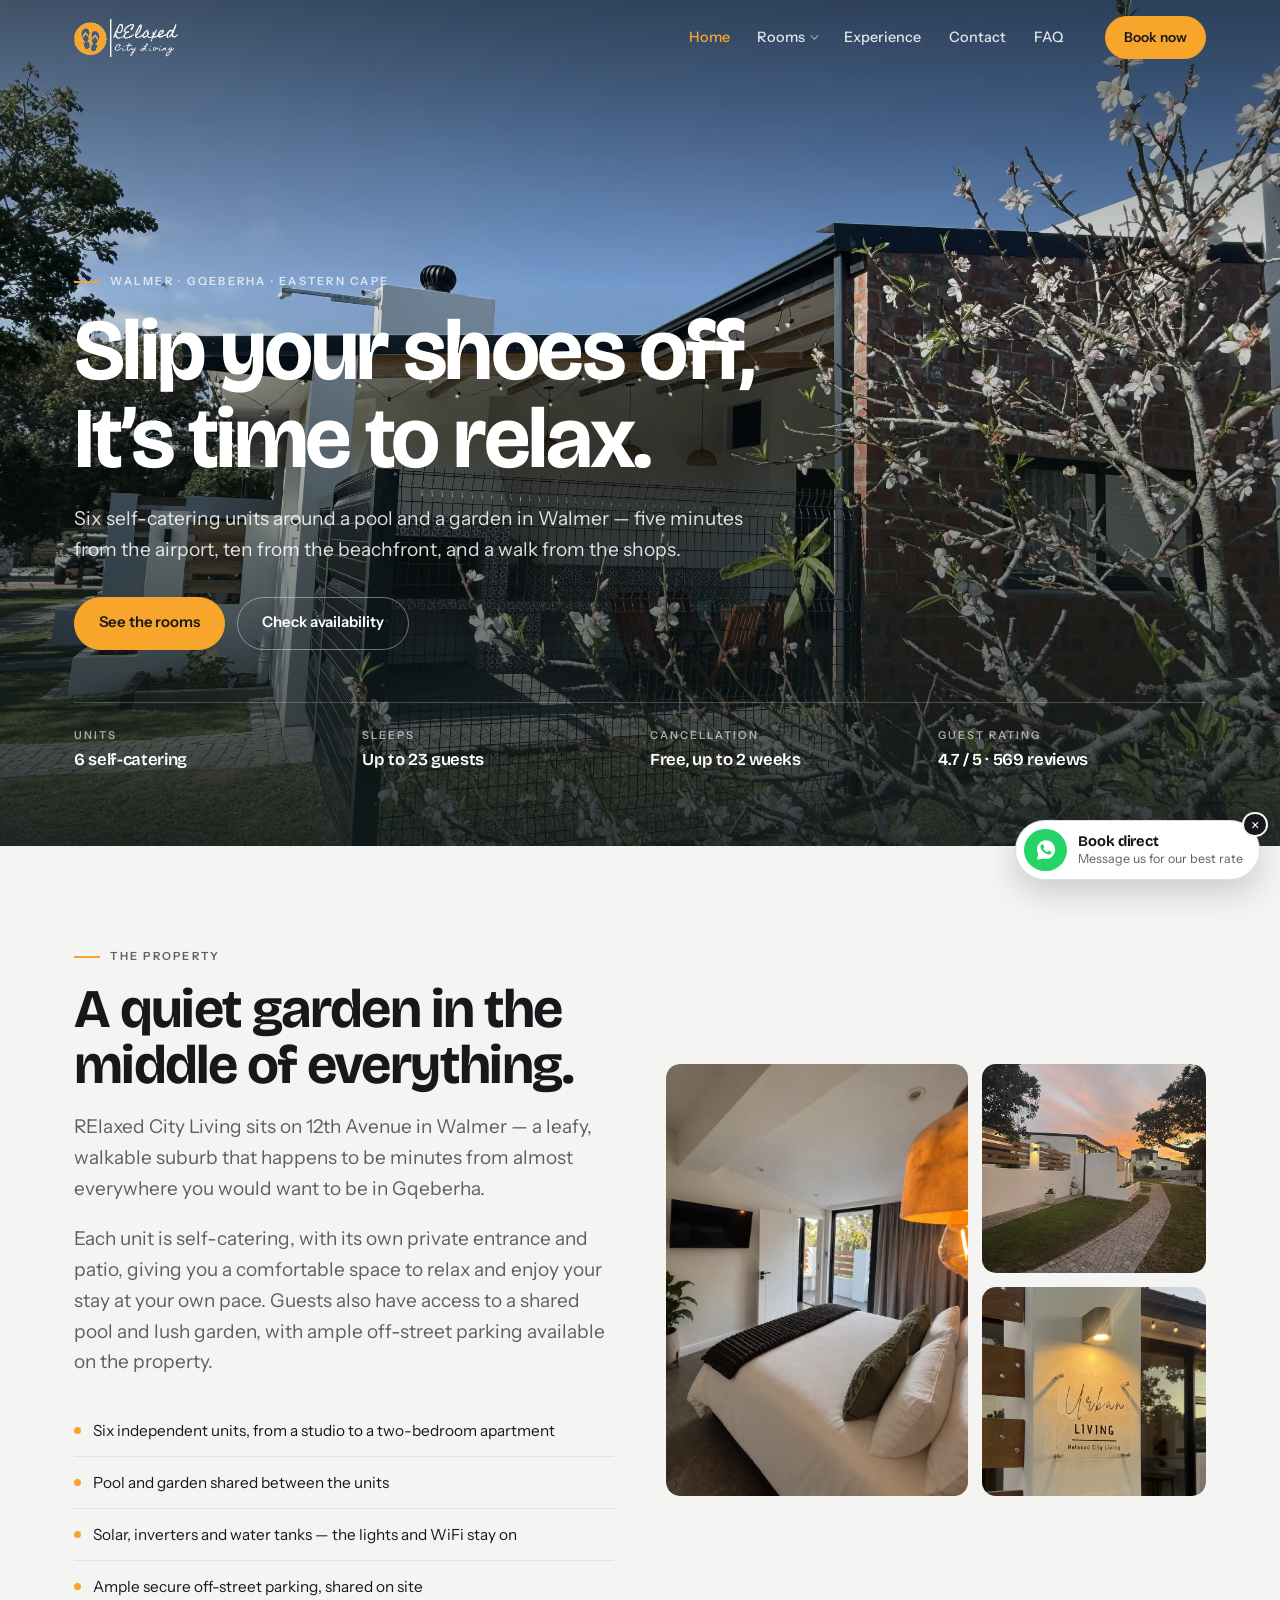
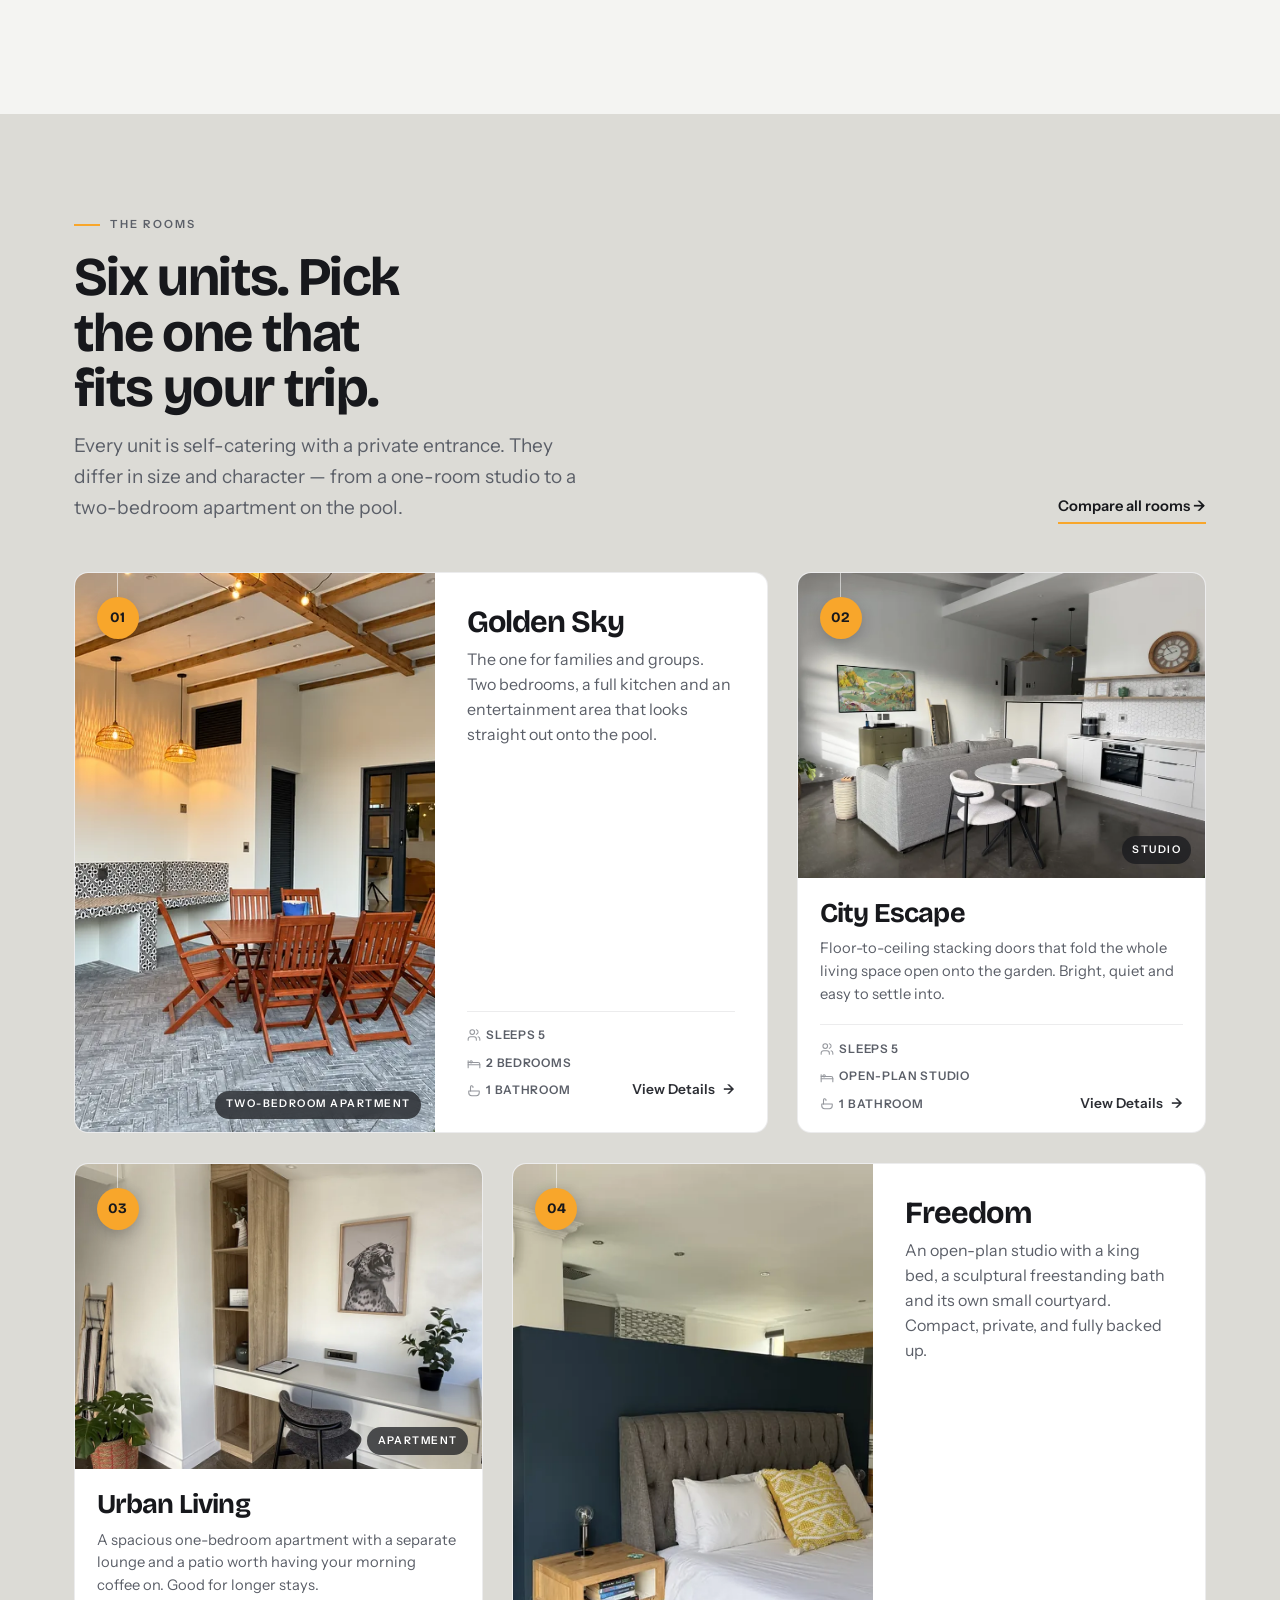
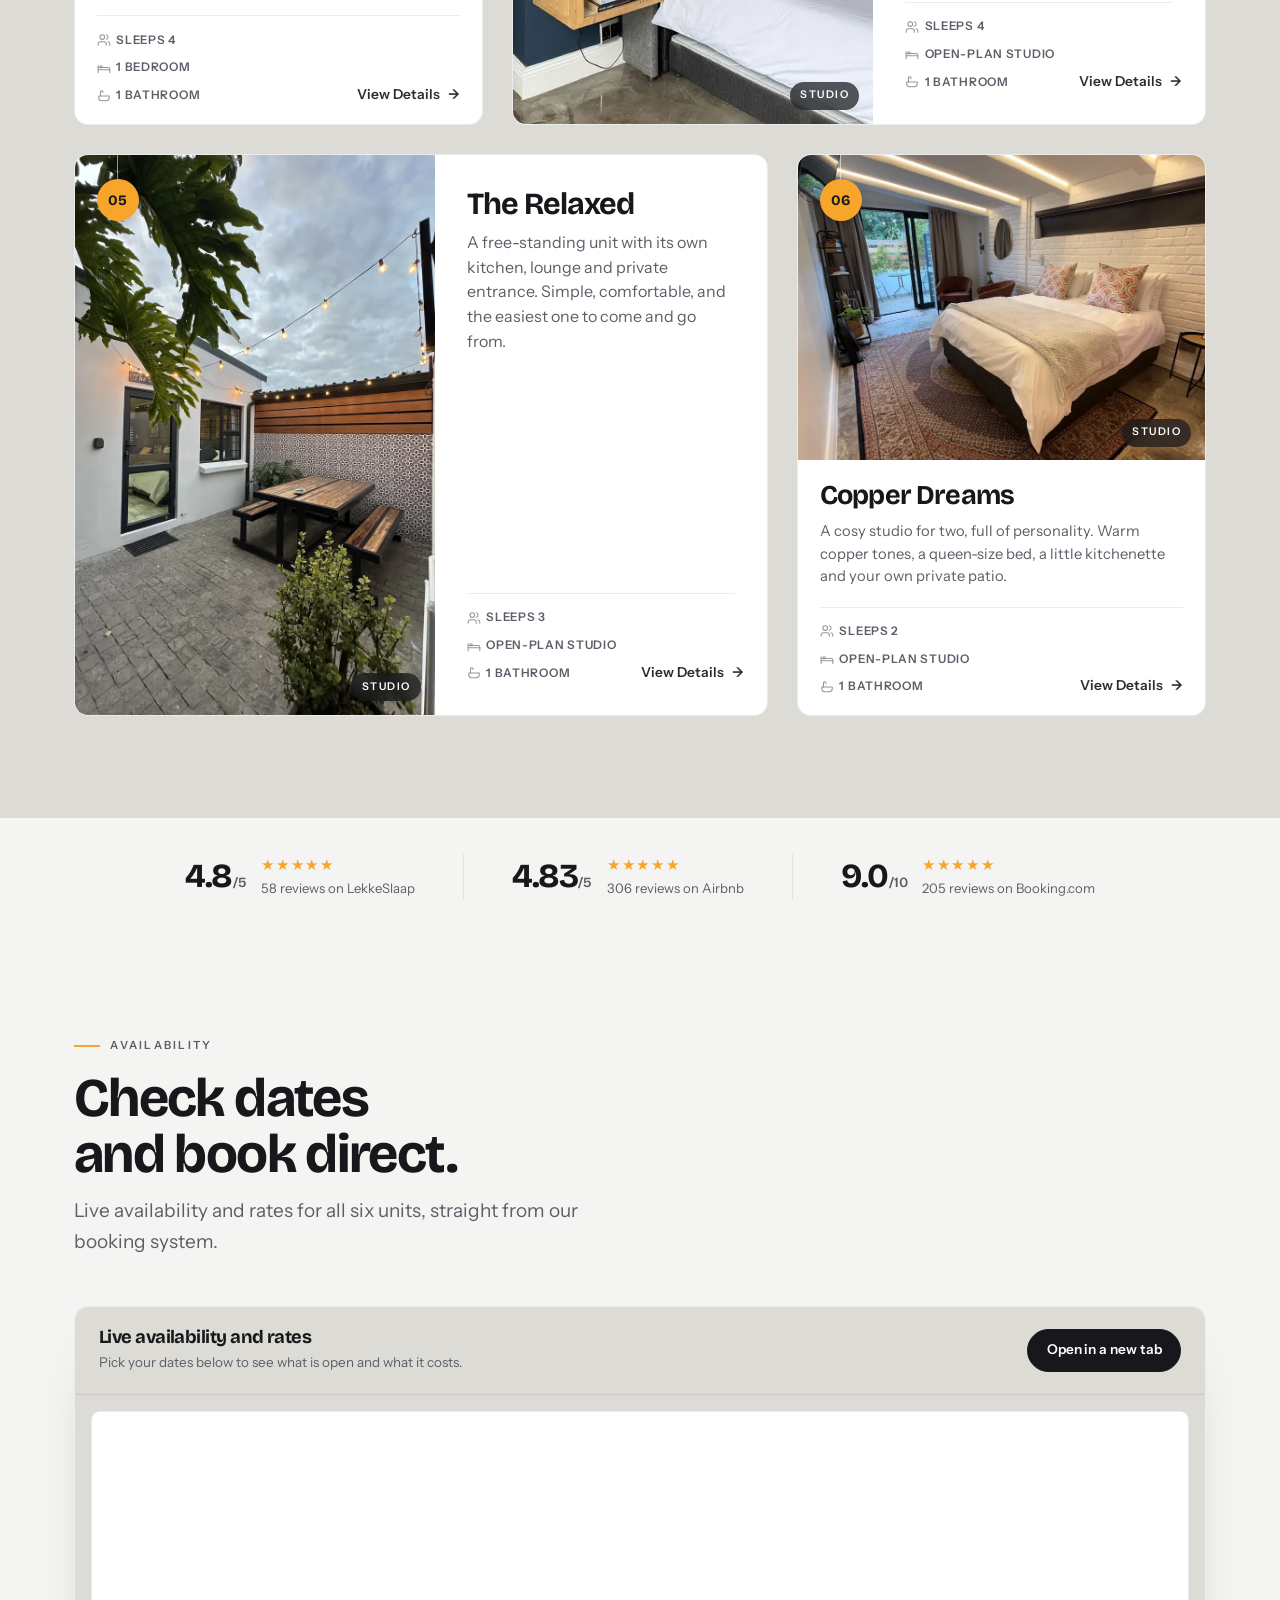
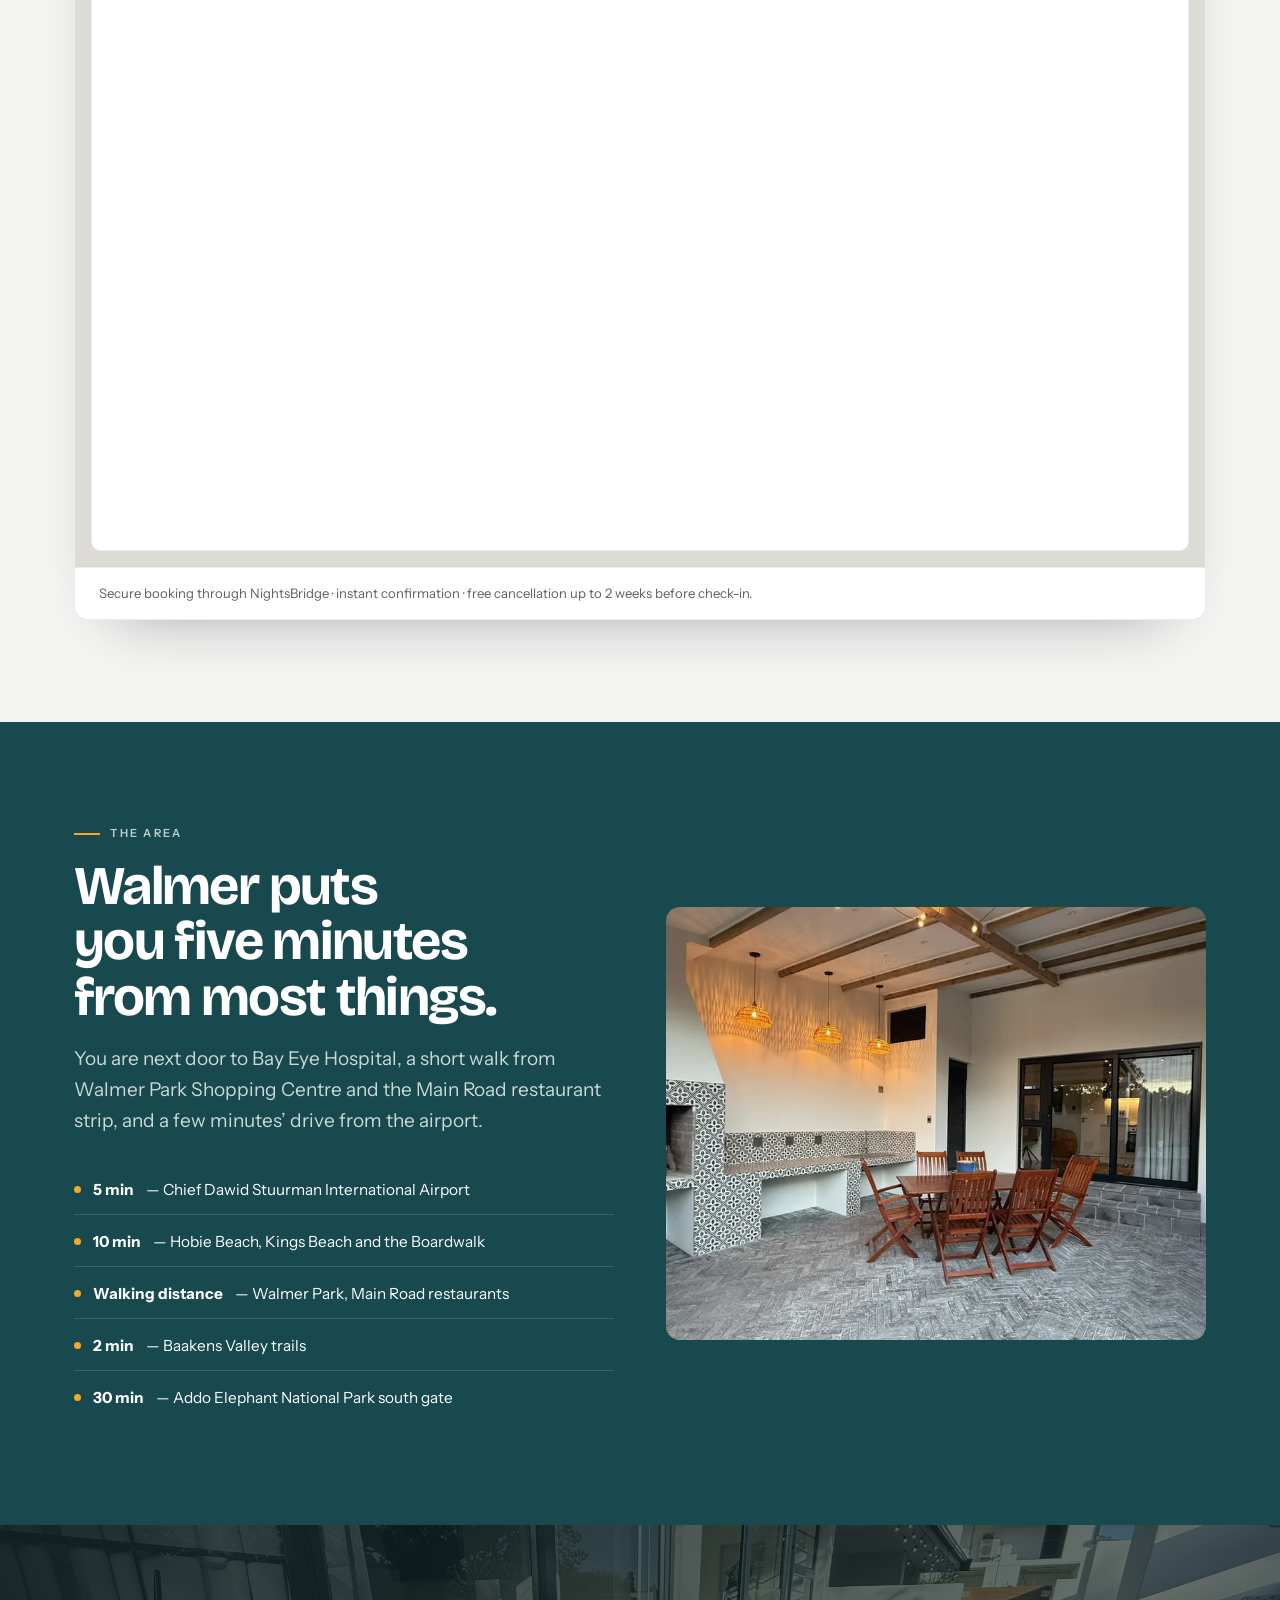
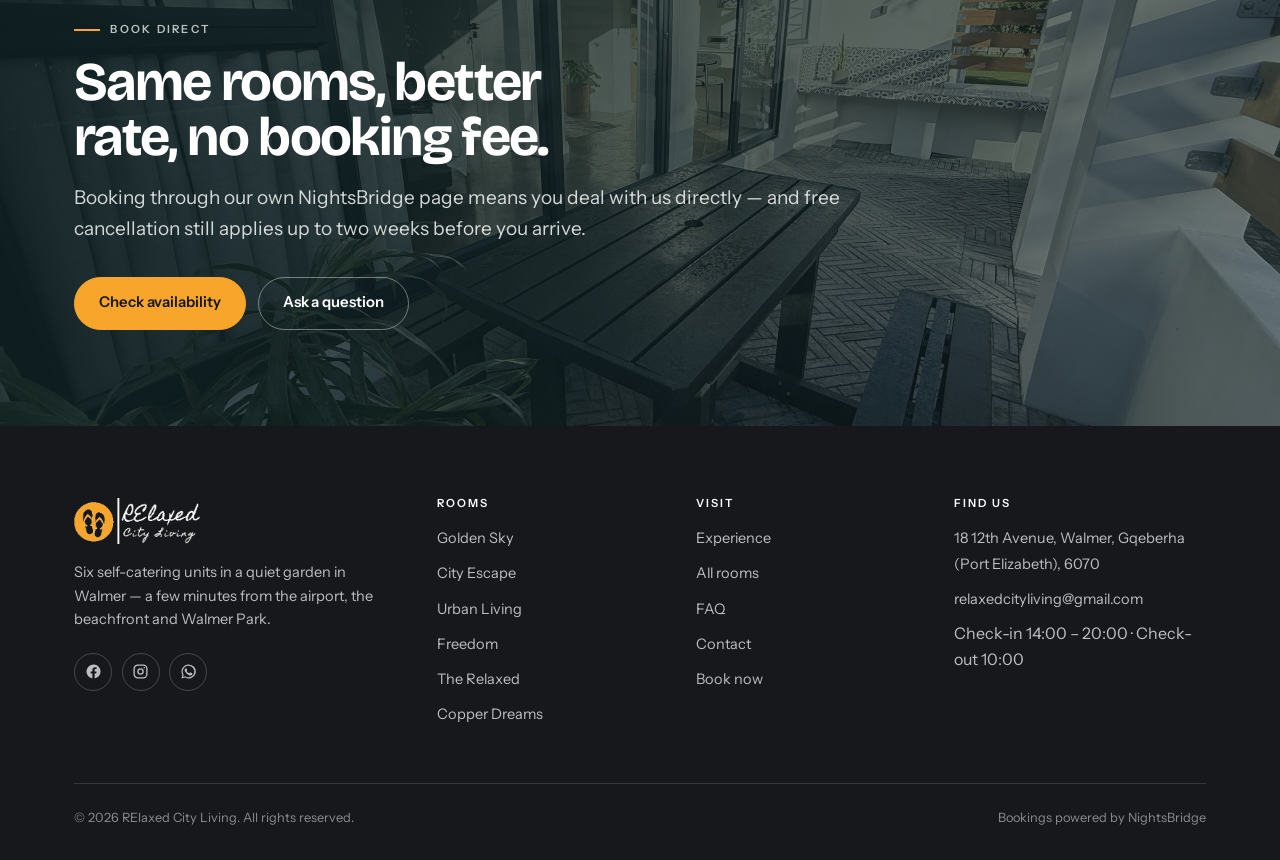
==== commit f5c10cdf: "copper dreams" ====
--- a/index.html
+++ b/index.html
@@ -204,7 +204,7 @@
   </div>
   <div class="room__body">
     <h3>Copper Dreams</h3>
-    <p>Exposed brick, copper pipework and a proper bath. The most characterful unit on the property, and the best value.</p>
+    <p>A cosy studio for two, full of personality. Warm copper tones, a queen-size bed, a little kitchenette and your own private patio.</p>
     <div class="room__tag">
       <ul class="specs">
         <li><svg viewBox="0 0 24 24" fill="none" stroke="currentColor" stroke-width="1.8" stroke-linecap="round" stroke-linejoin="round"><path d="M16 21v-2a4 4 0 0 0-4-4H6a4 4 0 0 0-4 4v2"/><circle cx="9" cy="7" r="4"/><path d="M22 21v-2a4 4 0 0 0-3-3.87"/><path d="M16 3.13a4 4 0 0 1 0 7.75"/></svg>Sleeps 2</li>
--- a/assets/css/style.css
+++ b/assets/css/style.css
@@ -730,3 +730,45 @@
   .reveal{opacity:1;transform:none}
   .hero__bg img{transition:none}
 }
+
+/* =========================================================
+   WhatsApp book-direct widget
+   ========================================================= */
+.wa-widget{
+  position:fixed;right:1.25rem;bottom:1.25rem;z-index:90;
+  display:flex;align-items:center;
+  background:var(--card);border:1px solid var(--line);border-radius:999px;
+  box-shadow:0 12px 32px rgba(23,24,28,.18);
+  padding:.5rem 1rem .5rem .5rem;
+  max-width:min(320px,calc(100vw - 2rem));
+  animation:waIn .5s var(--ease) 1s both;
+}
+@keyframes waIn{from{opacity:0;transform:translateY(18px)}to{opacity:1;transform:translateY(0)}}
+@media (prefers-reduced-motion:reduce){.wa-widget{animation:none}}
+
+.wa-widget__link{display:flex;align-items:center;gap:.7rem;text-decoration:none;color:var(--ink)}
+.wa-widget__icon{
+  flex:0 0 auto;width:2.65rem;height:2.65rem;border-radius:50%;
+  background:#25d366;display:flex;align-items:center;justify-content:center;
+}
+.wa-widget__icon svg{width:1.5rem;height:1.5rem;fill:#fff}
+.wa-widget__text{display:flex;flex-direction:column;line-height:1.28}
+.wa-widget__text strong{font-family:var(--display);font-size:.92rem;letter-spacing:-.005em}
+.wa-widget__text em{font-style:normal;font-size:.78rem;color:var(--slate)}
+
+.wa-widget__close{
+  position:absolute;top:-.55rem;right:-.55rem;
+  width:1.6rem;height:1.6rem;border-radius:50%;
+  background:var(--ink);color:#fff;border:2px solid var(--shell);
+  display:flex;align-items:center;justify-content:center;
+  font-size:1rem;line-height:1;cursor:pointer;padding:0;
+  transition:background .2s var(--ease);
+}
+.wa-widget__close:hover{background:var(--ink-2)}
+
+@media (max-width:640px){
+  .wa-widget{
+    right:.75rem;bottom:calc(.75rem + env(safe-area-inset-bottom));
+    box-shadow:none;
+  }
+}
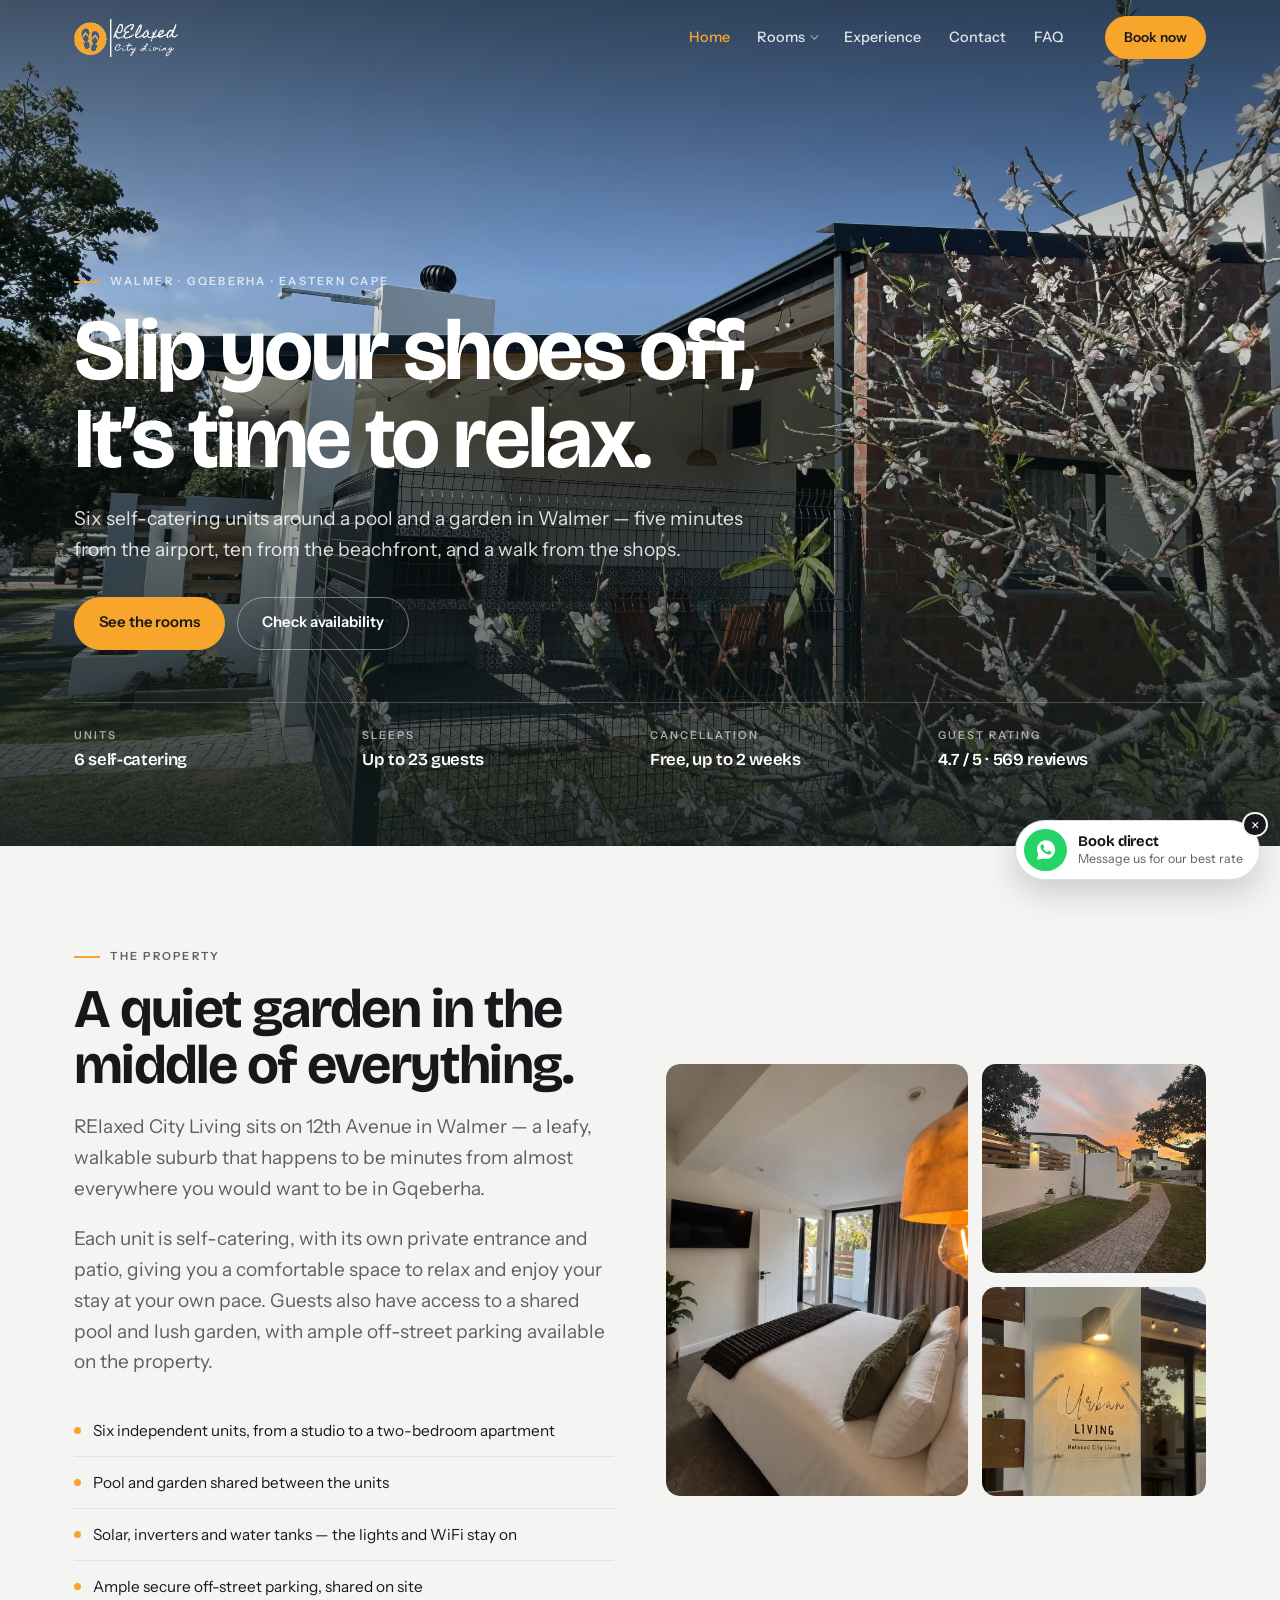
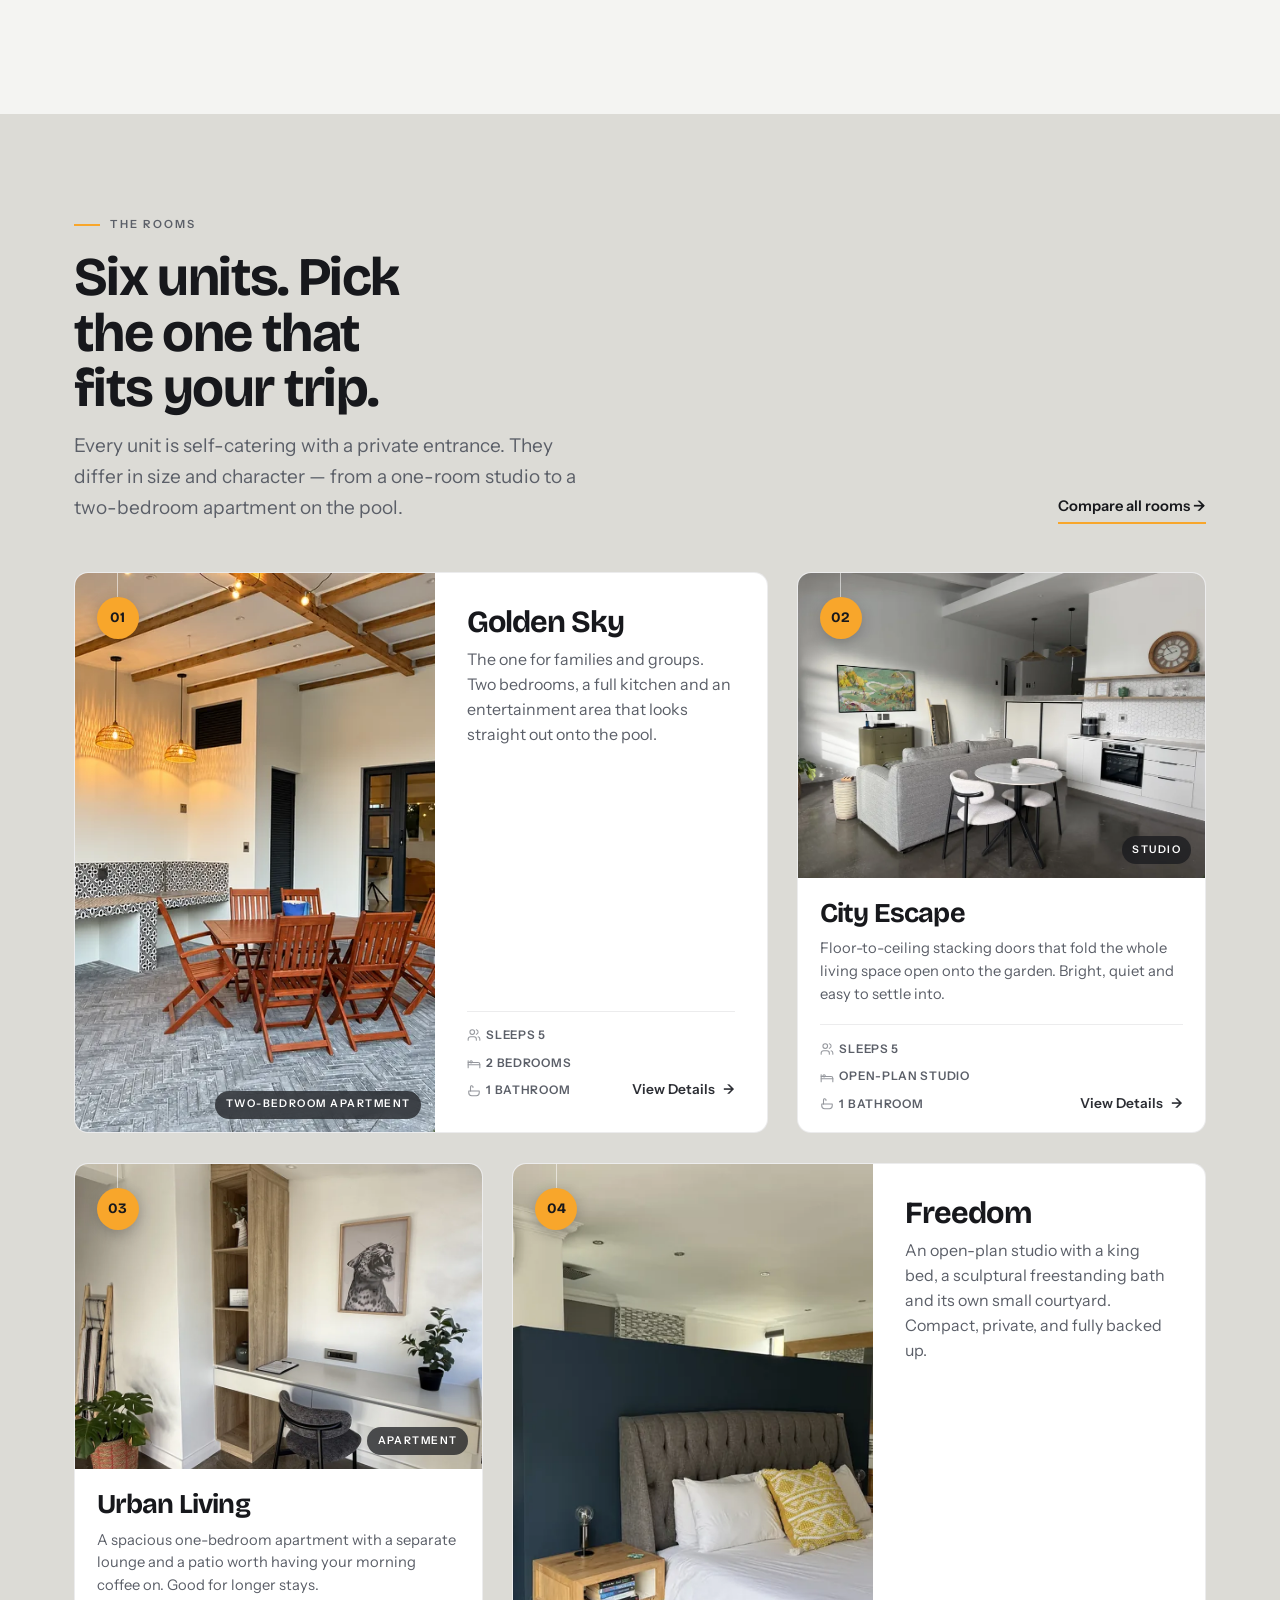
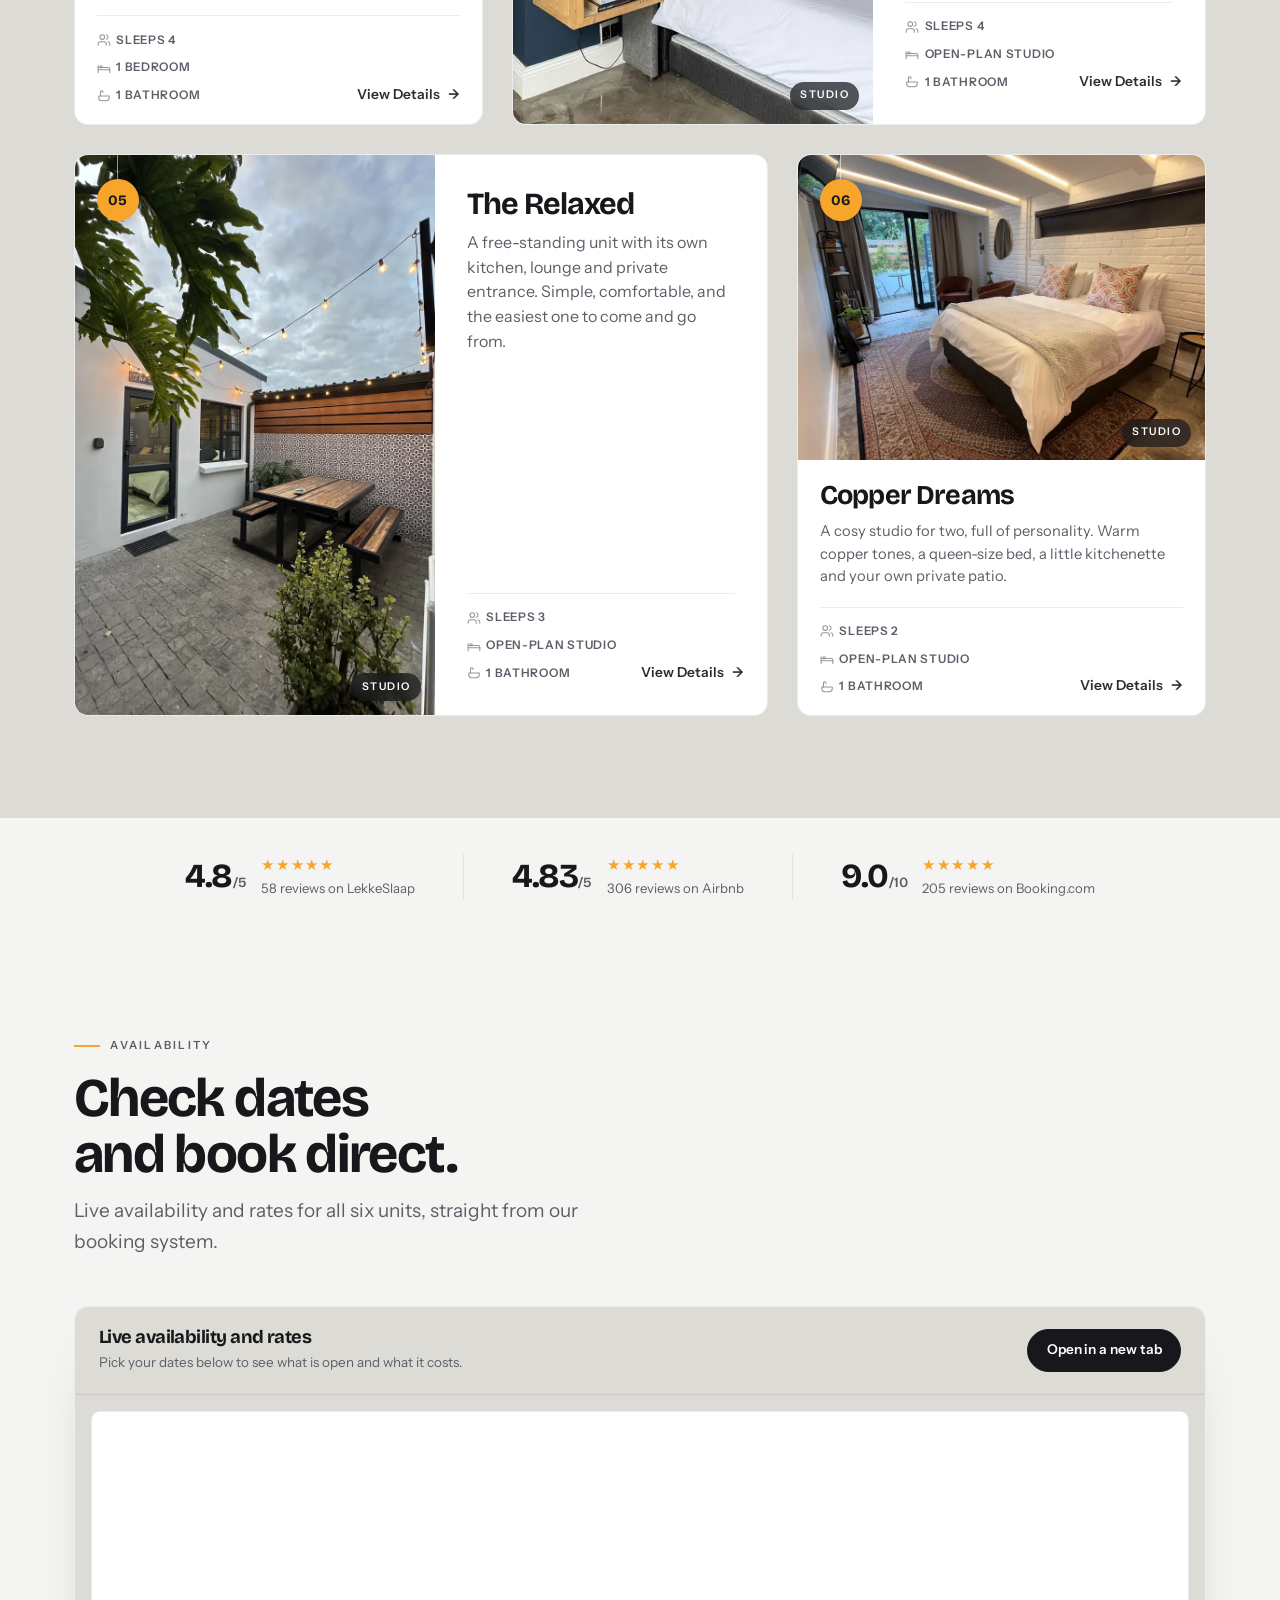
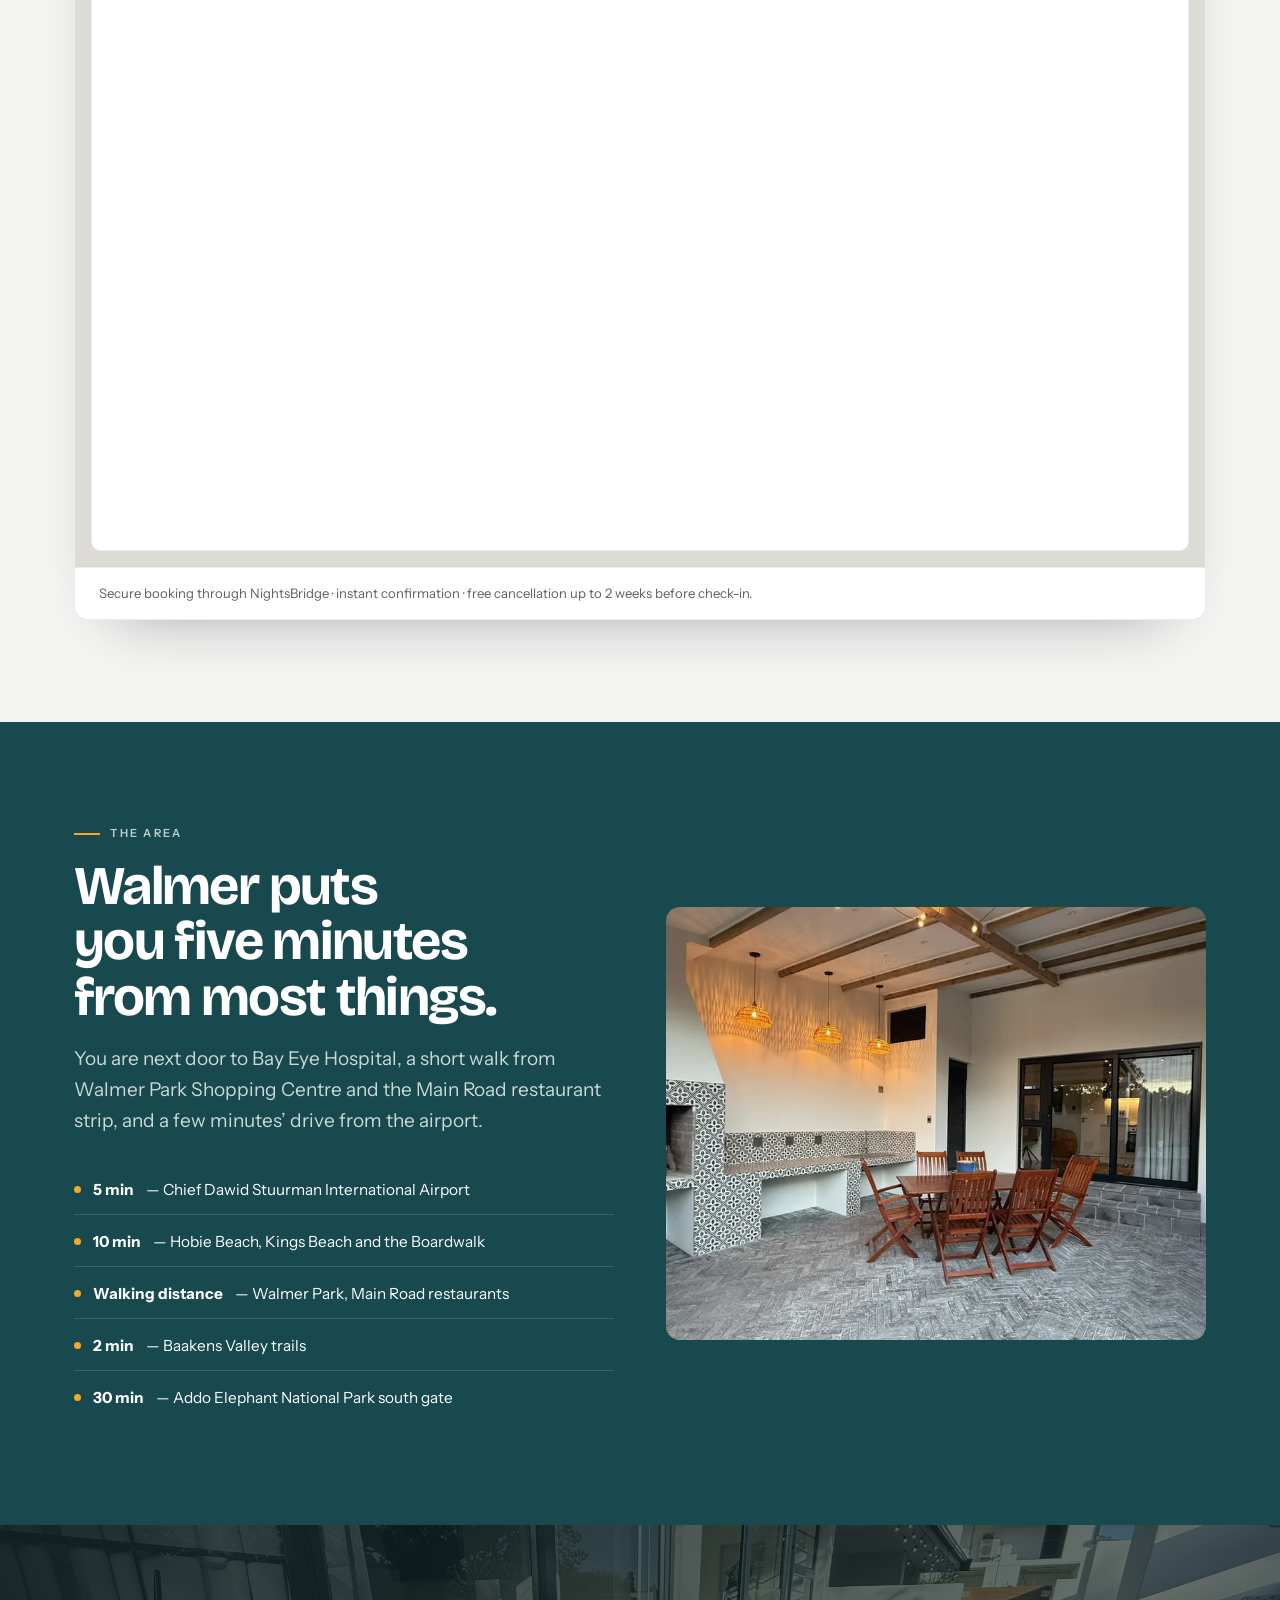
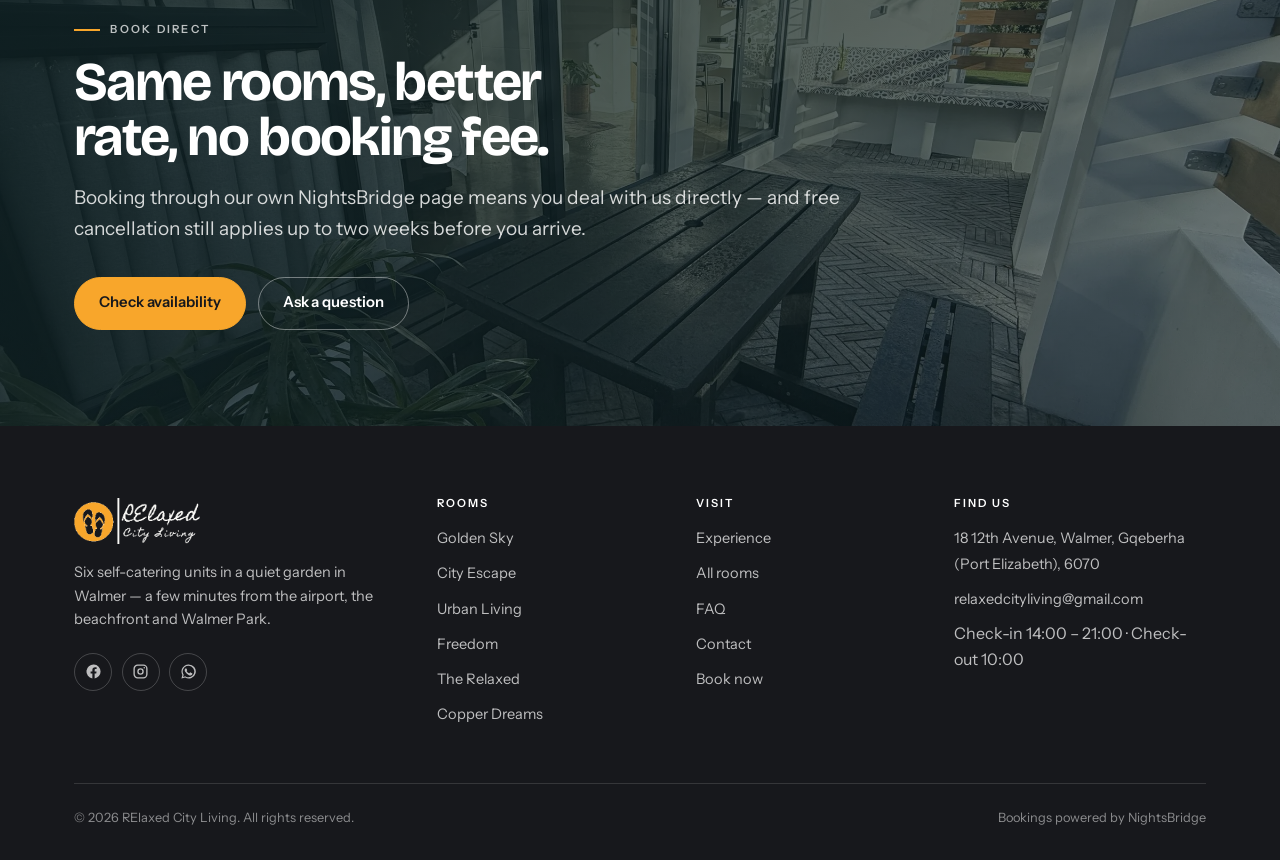
==== commit 1f882ba4: "checkin" ====
--- a/index.html
+++ b/index.html
@@ -267,7 +267,7 @@
   </div>
   <div class="book__frame">
     <!-- NightsBridge booking engine, BBID 22849. -->
-    <iframe src="https://book.nightsbridge.com/22849" title="Check availability and book with NightsBridge" loading="lazy" allow="payment" scrolling="no"></iframe>
+    <iframe src="https://book.nightsbridge.com/22849" title="Check availability and book with NightsBridge" loading="lazy" allow="payment" scrolling="yes"></iframe>
   </div>
   <div class="book__note">
     <span>Secure booking through NightsBridge &middot; instant confirmation &middot; free cancellation up to 2 weeks before check-in.</span>
@@ -322,7 +322,7 @@
         <div class="social">
           <a href="https://www.facebook.com/RElaxedcityliving/" target="_blank" aria-label="Facebook"><svg viewBox="0 0 24 24" fill="currentColor"><path d="M22 12a10 10 0 1 0-11.6 9.9v-7H7.9V12h2.5V9.8c0-2.5 1.5-3.9 3.8-3.9 1.1 0 2.2.2 2.2.2v2.5h-1.2c-1.2 0-1.6.8-1.6 1.6V12h2.7l-.4 2.9h-2.3v7A10 10 0 0 0 22 12z"/></svg></a>
           <a href="https://www.instagram.com/relaxed_city_living_pe/" target="_blank" aria-label="Instagram"><svg viewBox="0 0 24 24" fill="none" stroke="currentColor" stroke-width="1.9"><rect x="3" y="3" width="18" height="18" rx="5"/><circle cx="12" cy="12" r="3.6"/><circle cx="17.3" cy="6.7" r="1.1" fill="currentColor" stroke="none"/></svg></a>
-          <a href="https://wa.me/27837890894" target="_blank" aria-label="WhatsApp"><svg viewBox="0 0 24 24" fill="currentColor"><path d="M12 2a10 10 0 0 0-8.6 15L2 22l5.2-1.4A10 10 0 1 0 12 2zm0 18.2a8.2 8.2 0 0 1-4.2-1.2l-.3-.2-3.1.8.8-3-.2-.3A8.2 8.2 0 1 1 12 20.2zm4.5-6.1c-.2-.1-1.5-.7-1.7-.8s-.4-.1-.6.1-.6.8-.8 1-.3.2-.6.1a6.7 6.7 0 0 1-3.3-2.9c-.2-.4.2-.4.6-1.2.1-.2 0-.4 0-.5s-.6-1.4-.8-1.9-.4-.4-.6-.4h-.5a1 1 0 0 0-.7.3 3 3 0 0 0-.9 2.2 5.2 5.2 0 0 0 1.1 2.7 11.8 11.8 0 0 0 4.5 4 5.3 5.3 0 0 0 3.2.7 2.7 2.7 0 0 0 1.8-1.3 2.2 2.2 0 0 0 .2-1.3c-.1-.1-.3-.2-.5-.3z"/></svg></a>
+          <a href="https://wa.me/27721750825" target="_blank" aria-label="WhatsApp"><svg viewBox="0 0 24 24" fill="currentColor"><path d="M12 2a10 10 0 0 0-8.6 15L2 22l5.2-1.4A10 10 0 1 0 12 2zm0 18.2a8.2 8.2 0 0 1-4.2-1.2l-.3-.2-3.1.8.8-3-.2-.3A8.2 8.2 0 1 1 12 20.2zm4.5-6.1c-.2-.1-1.5-.7-1.7-.8s-.4-.1-.6.1-.6.8-.8 1-.3.2-.6.1a6.7 6.7 0 0 1-3.3-2.9c-.2-.4.2-.4.6-1.2.1-.2 0-.4 0-.5s-.6-1.4-.8-1.9-.4-.4-.6-.4h-.5a1 1 0 0 0-.7.3 3 3 0 0 0-.9 2.2 5.2 5.2 0 0 0 1.1 2.7 11.8 11.8 0 0 0 4.5 4 5.3 5.3 0 0 0 3.2.7 2.7 2.7 0 0 0 1.8-1.3 2.2 2.2 0 0 0 .2-1.3c-.1-.1-.3-.2-.5-.3z"/></svg></a>
         </div>
       </div>
       <div>
@@ -344,7 +344,7 @@
         <ul>
           <li><a href="https://www.google.com/maps/search/?api=1&amp;query=-33.981879,25.570888" target="_blank" rel="noopener">18 12th Avenue, Walmer, Gqeberha (Port Elizabeth), 6070</a></li>
           <li><a href="mailto:relaxedcityliving@gmail.com">relaxedcityliving@gmail.com</a></li>
-          <li>Check-in 14:00 – 20:00 &middot; Check-out 10:00</li>
+          <li>Check-in 14:00 – 21:00 &middot; Check-out 10:00</li>
         </ul>
       </div>
     </div>
--- a/assets/css/style.css
+++ b/assets/css/style.css
@@ -481,7 +481,7 @@
 .book__head p{font-size:.84rem;color:var(--slate);margin:.3rem 0 0}
 .book__frame{position:relative;background:var(--screed);min-height:640px;padding:1rem}
 .book__frame iframe{
-  display:block;width:100%;height:740px;overflow:hidden;
+  display:block;width:100%;height:740px;overflow:auto;
   border:1px solid var(--line-soft);border-radius:calc(var(--r) - 5px);
   background:var(--card);
 }
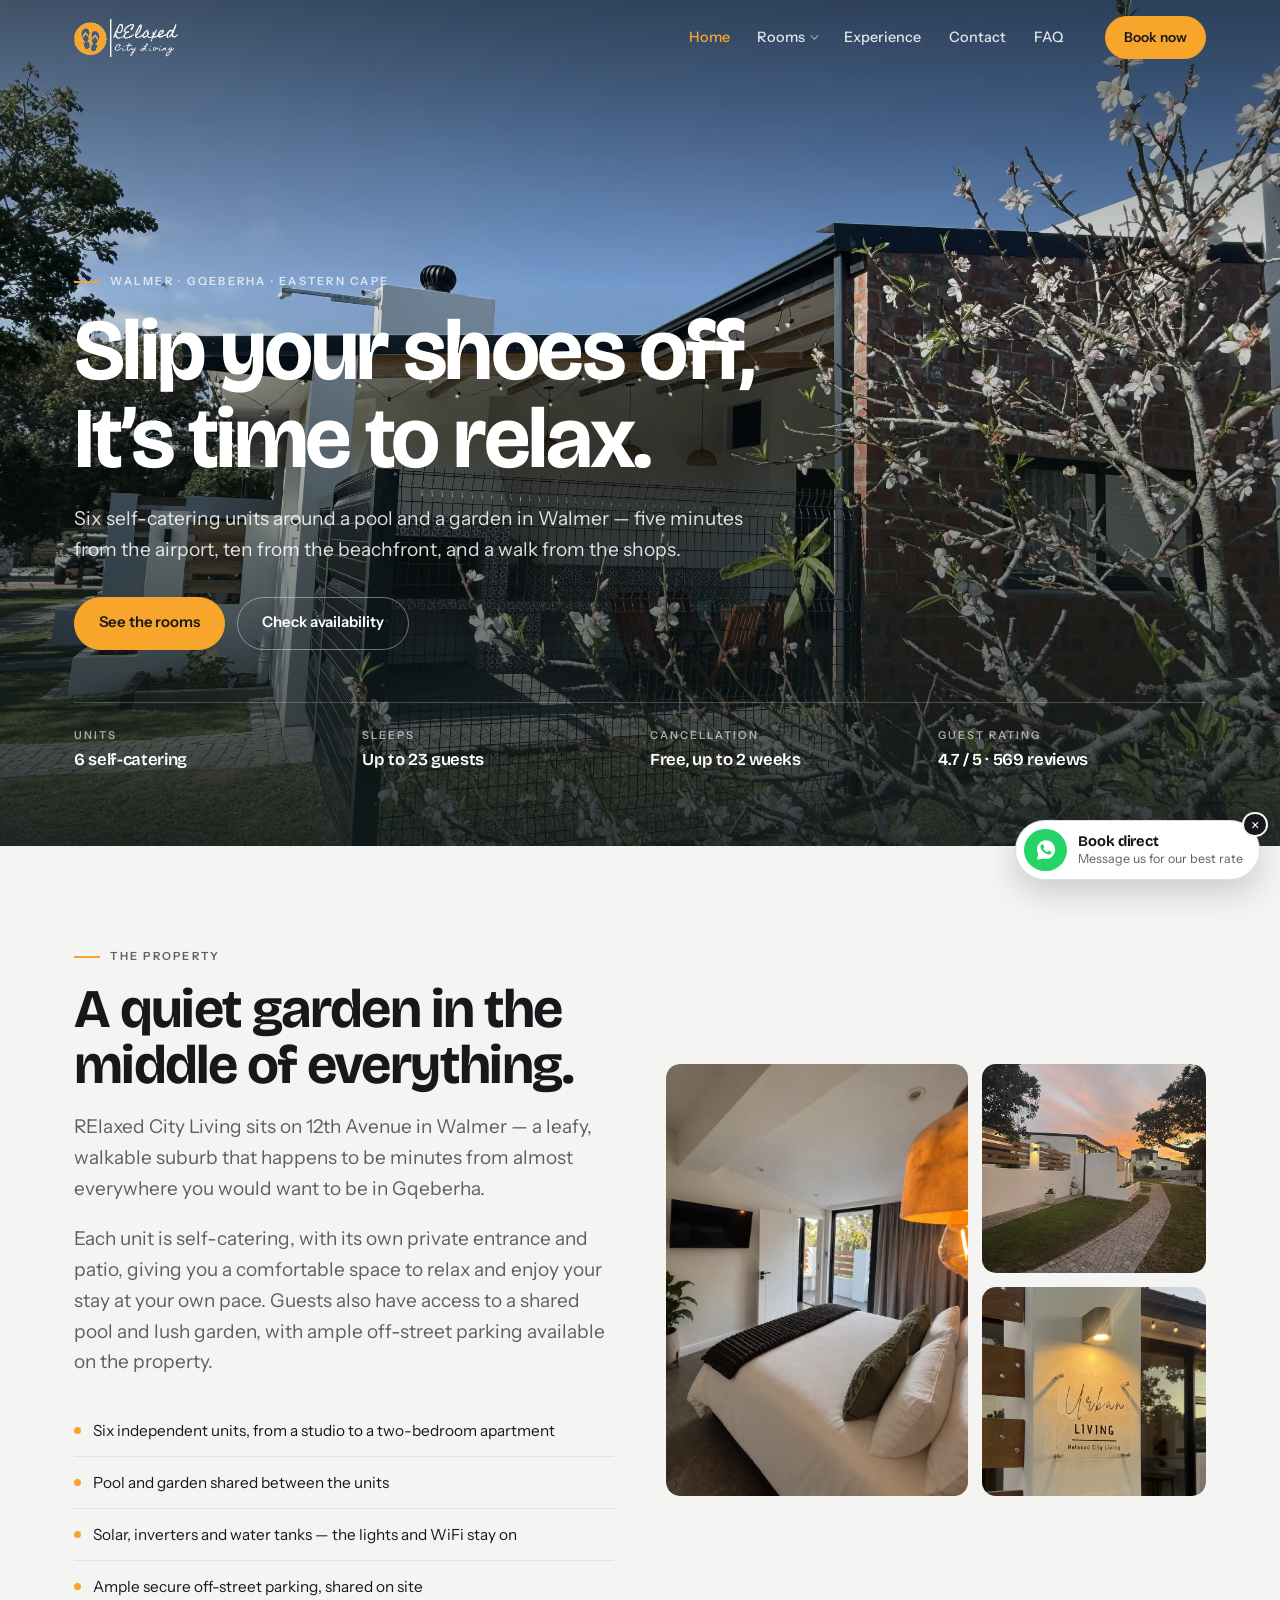
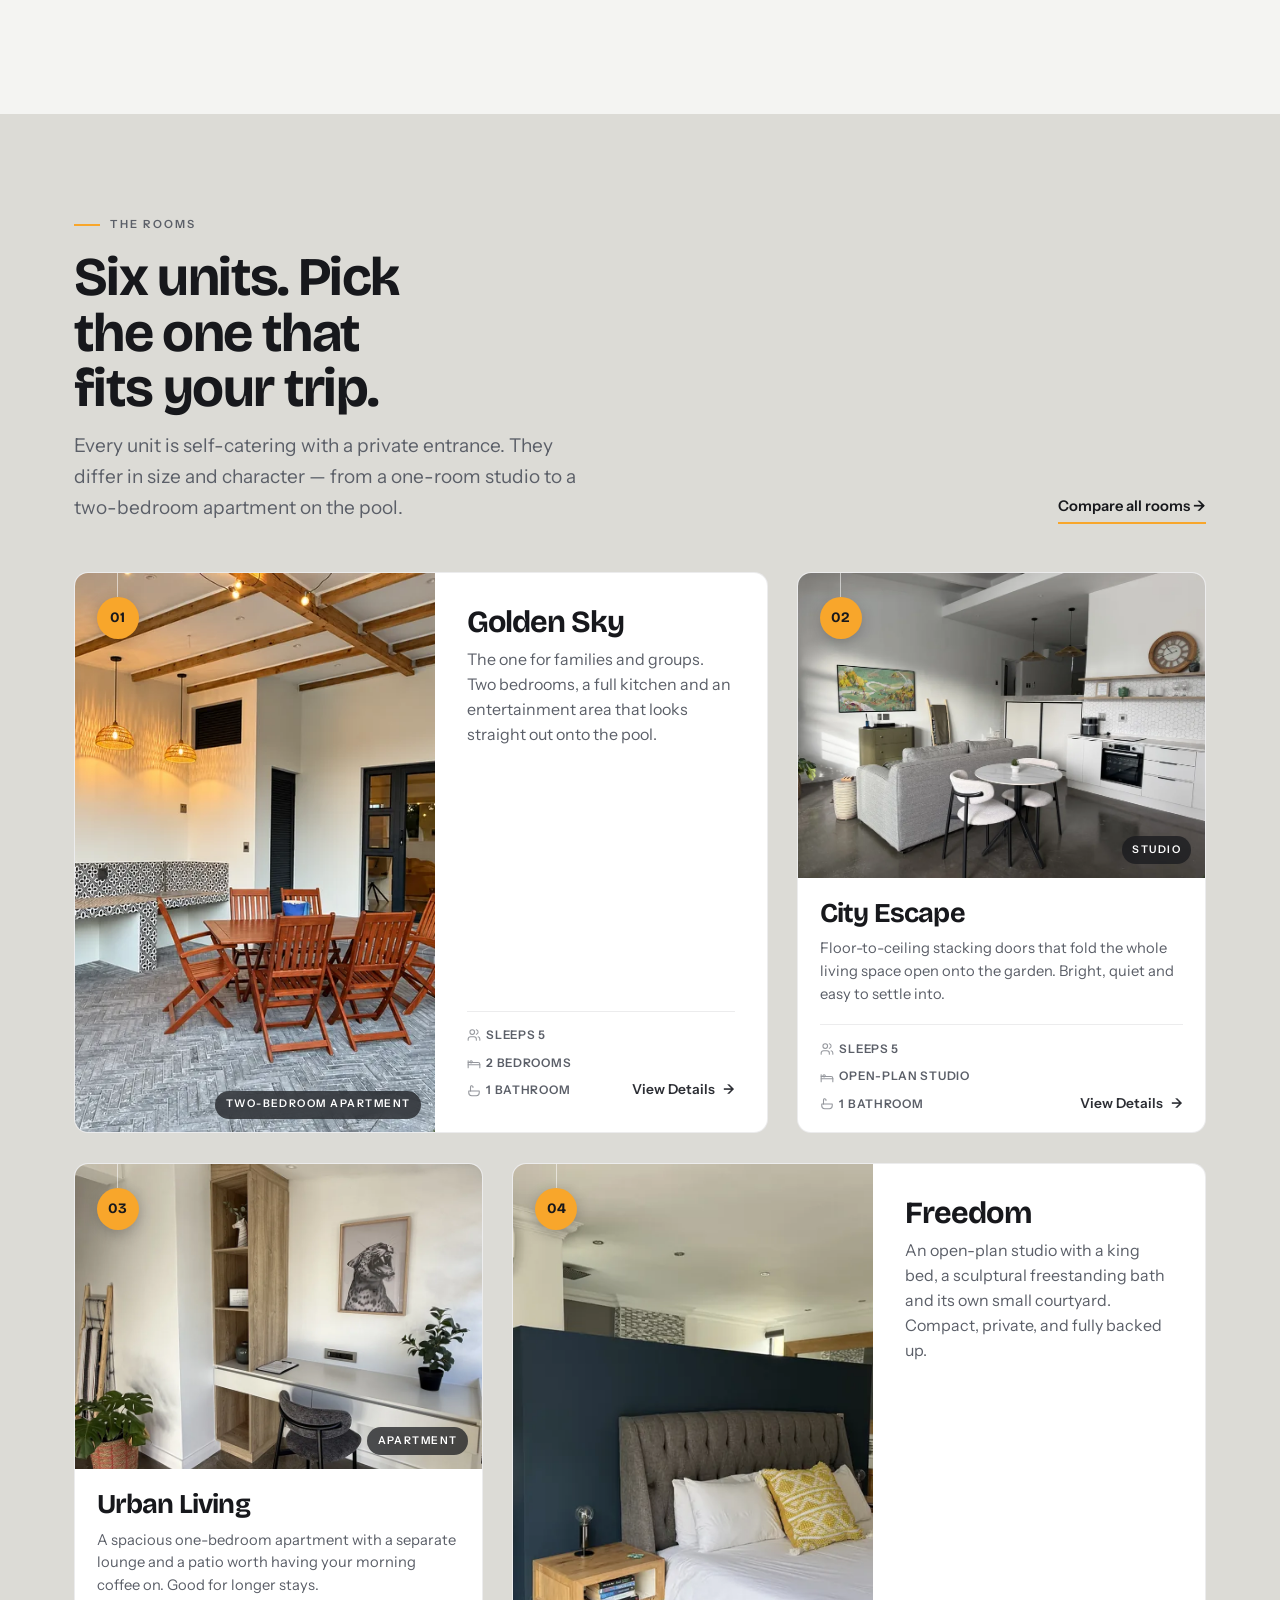
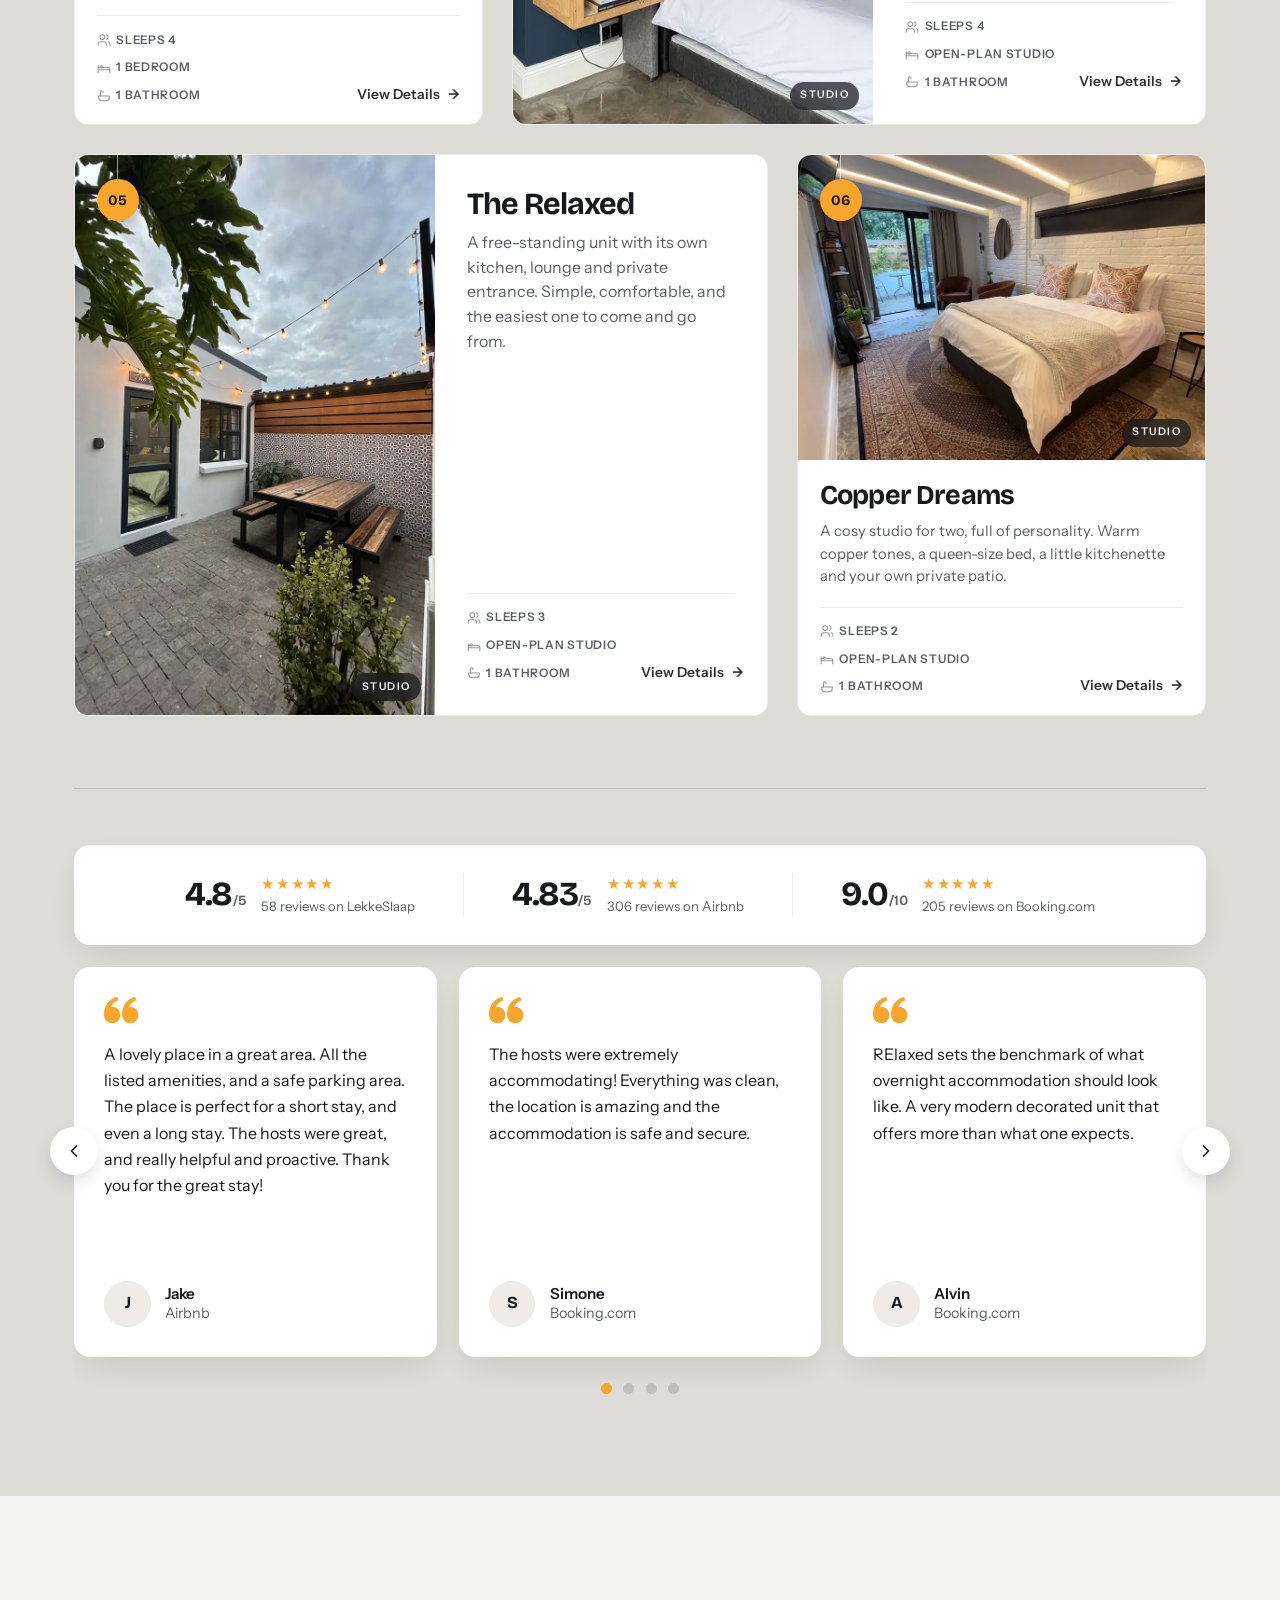
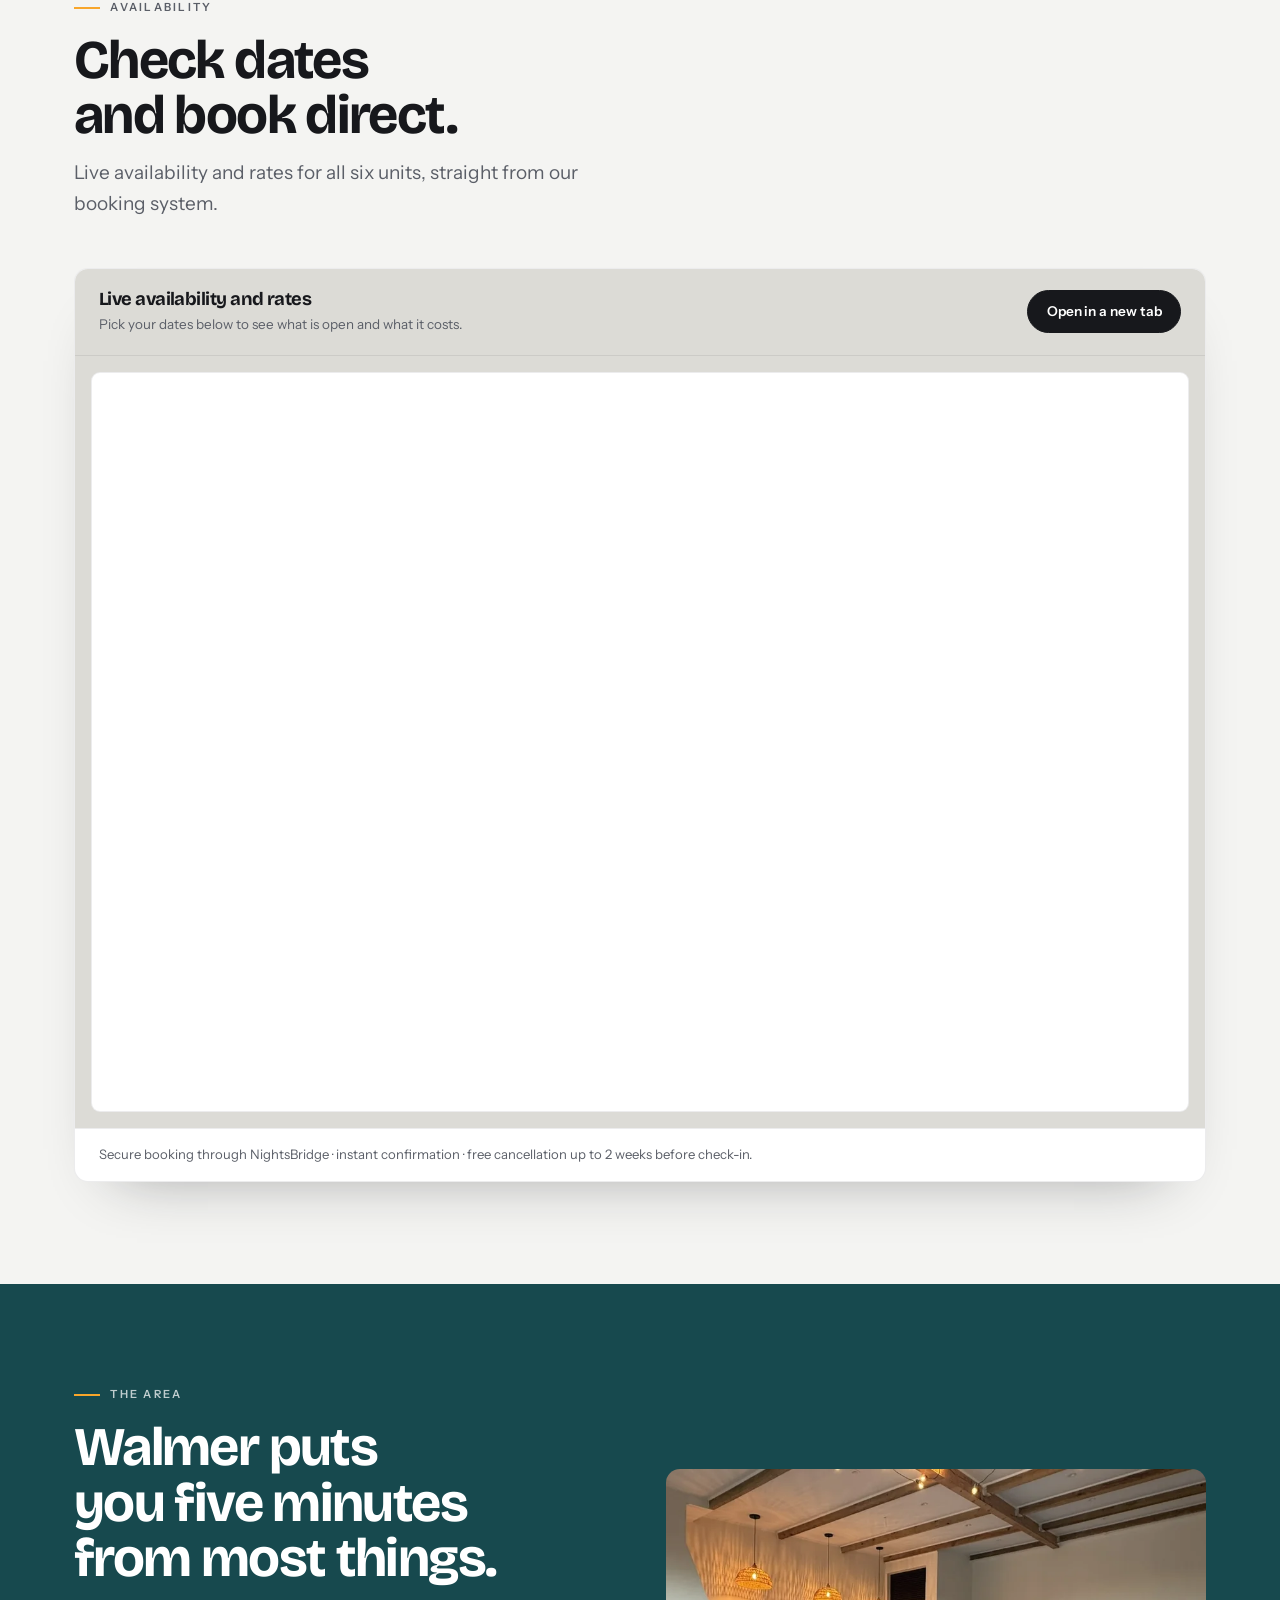
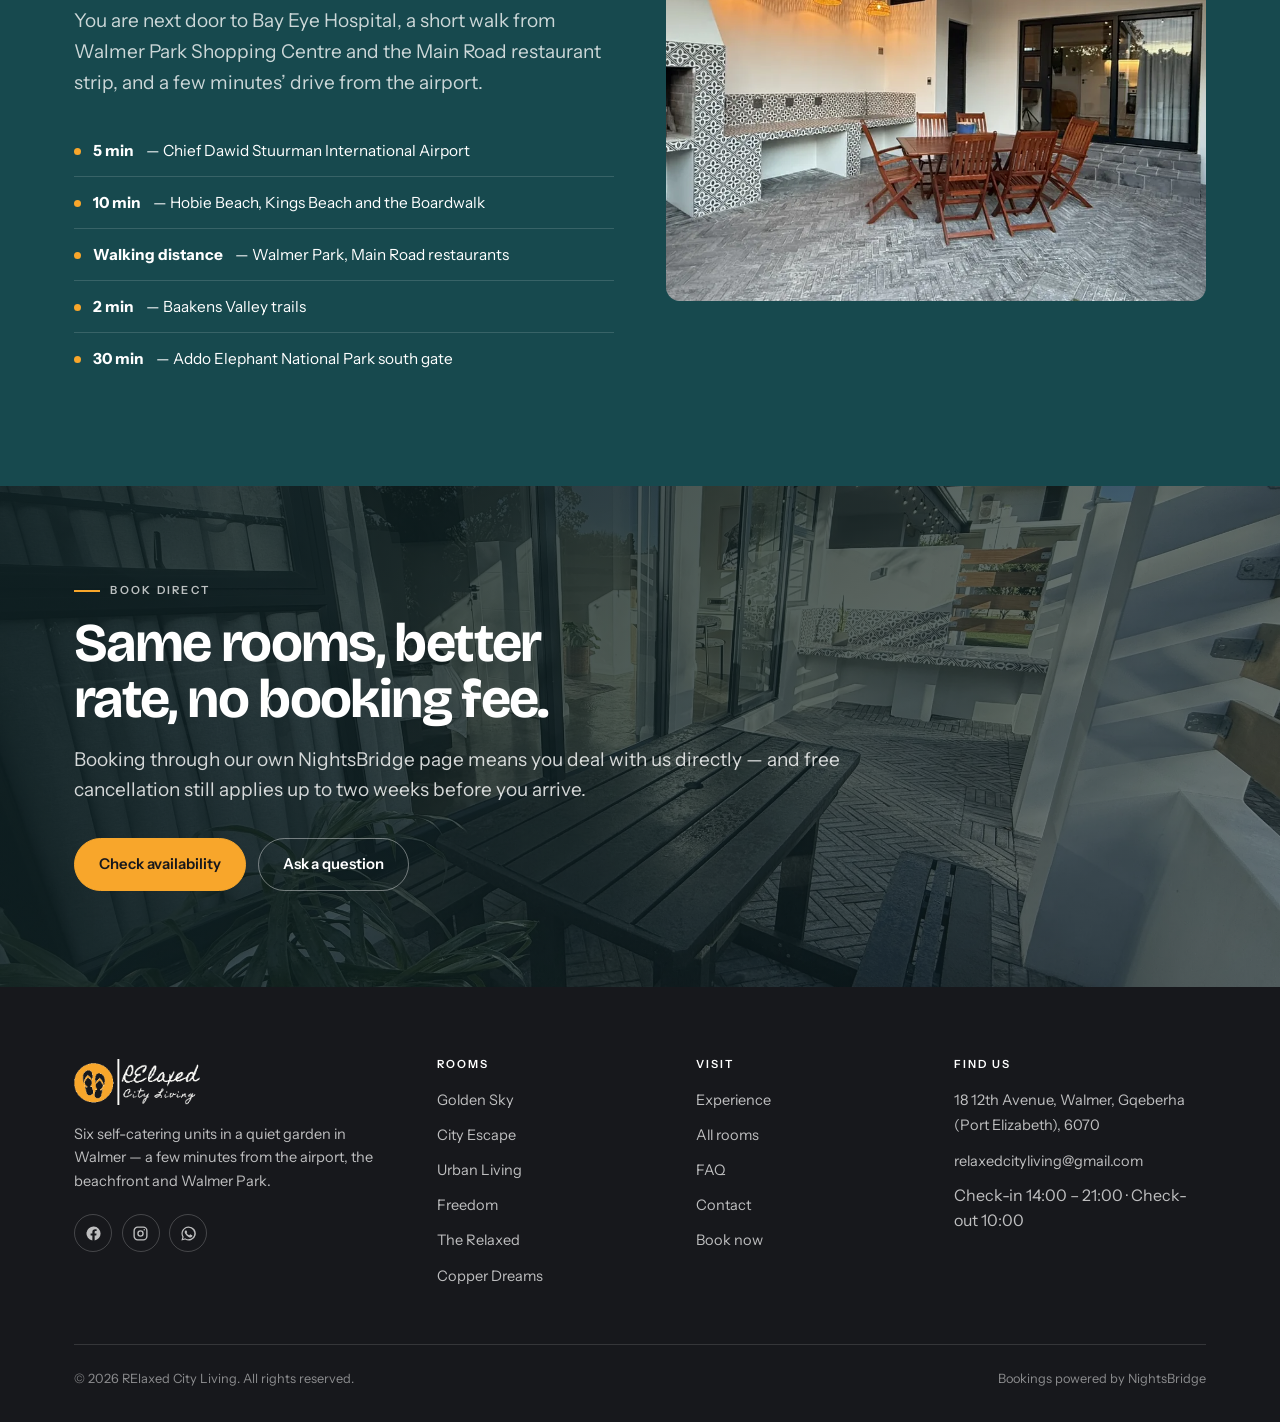
==== commit bf0a57a4: "reviews" ====
--- a/index.html
+++ b/index.html
@@ -17,7 +17,7 @@
 <link rel="preconnect" href="https://fonts.googleapis.com">
 <link rel="preconnect" href="https://fonts.gstatic.com" crossorigin>
 <link href="https://fonts.googleapis.com/css2?family=Bricolage+Grotesque:opsz,wght@12..96,400..800&family=Instrument+Sans:ital,wght@0,400..700;1,400&display=swap" rel="stylesheet">
-<link rel="stylesheet" href="assets/css/style.css?v=2">
+<link rel="stylesheet" href="assets/css/style.css?v=3">
 </head>
 <body>
 <a class="sr-only" href="#main">Skip to content</a>
@@ -217,32 +217,44 @@
 </a>
       </div>
     </div>
-  </div>
-</section>
-
-<section class="section section--tight" style="padding-block:clamp(1.5rem,3vw,2.25rem)">
-  <div class="wrap">
-    <div class="ratingrow reveal">
-      <div class="rating">
-        <span class="rating__score">4.8<span class="denom">/5</span></span>
-        <div>
-          <div class="rating__stars" aria-hidden="true">&#9733;&#9733;&#9733;&#9733;&#9733;</div>
-          <p class="rating__meta">58 reviews on LekkeSlaap</p>
-        </div>
-      </div>
-      <div class="rating">
-        <span class="rating__score">4.83<span class="denom">/5</span></span>
-        <div>
-          <div class="rating__stars" aria-hidden="true">&#9733;&#9733;&#9733;&#9733;&#9733;</div>
-          <p class="rating__meta">306 reviews on Airbnb</p>
-        </div>
-      </div>
-      <div class="rating">
-        <span class="rating__score">9.0<span class="denom">/10</span></span>
-        <div>
-          <div class="rating__stars" aria-hidden="true">&#9733;&#9733;&#9733;&#9733;&#9733;</div>
-          <p class="rating__meta">205 reviews on Booking.com</p>
-        </div>
+    <div class="roomreviews">
+      <div class="ratingrow reveal">
+        <div class="rating">
+          <span class="rating__score">4.8<span class="denom">/5</span></span>
+          <div>
+            <div class="rating__stars" aria-hidden="true">&#9733;&#9733;&#9733;&#9733;&#9733;</div>
+            <p class="rating__meta">58 reviews on LekkeSlaap</p>
+          </div>
+        </div>
+        <div class="rating">
+          <span class="rating__score">4.83<span class="denom">/5</span></span>
+          <div>
+            <div class="rating__stars" aria-hidden="true">&#9733;&#9733;&#9733;&#9733;&#9733;</div>
+            <p class="rating__meta">306 reviews on Airbnb</p>
+          </div>
+        </div>
+        <div class="rating">
+          <span class="rating__score">9.0<span class="denom">/10</span></span>
+          <div>
+            <div class="rating__stars" aria-hidden="true">&#9733;&#9733;&#9733;&#9733;&#9733;</div>
+            <p class="rating__meta">205 reviews on Booking.com</p>
+          </div>
+        </div>
+      </div>
+      <div class="quotes reveal" data-quotes aria-roledescription="carousel" aria-label="Guest reviews">
+        <button class="quotes__nav quotes__nav--prev" type="button" aria-label="Previous review"><svg viewBox="0 0 24 24" fill="none" stroke="currentColor" stroke-width="2" stroke-linecap="round" stroke-linejoin="round" aria-hidden="true"><path d="M15 6l-6 6 6 6"/></svg></button>
+        <div class="quotes__viewport">
+        <div class="quotes__track">
+          <figure class="quote"><blockquote>A lovely place in a great area. All the listed amenities, and a safe parking area. The place is perfect for a short stay, and even a long stay. The hosts were great, and really helpful and proactive. Thank you for the great stay!</blockquote><figcaption><span class="quote__avatar" aria-hidden="true">J</span><span class="quote__who"><strong>Jake</strong><span>Airbnb</span></span></figcaption></figure>
+          <figure class="quote"><blockquote>The hosts were extremely accommodating! Everything was clean, the location is amazing and the accommodation is safe and secure.</blockquote><figcaption><span class="quote__avatar" aria-hidden="true">S</span><span class="quote__who"><strong>Simone</strong><span>Booking.com</span></span></figcaption></figure>
+          <figure class="quote"><blockquote>RElaxed sets the benchmark of what overnight accommodation should look like. A very modern decorated unit that offers more than what one expects.</blockquote><figcaption><span class="quote__avatar" aria-hidden="true">A</span><span class="quote__who"><strong>Alvin</strong><span>Booking.com</span></span></figcaption></figure>
+          <figure class="quote"><blockquote>Wonderful, relaxing and friendly help in every way. I had a wonderful, relaxing and comfortable stay during my eye surgery close to the guest house. The owners were extremely kind in collecting me at the hospital after each procedure. Their consideration in every respect was commendable. Everything I needed was available and the unit was beautifully appointed and decorated tastefully. An exceptional stay!</blockquote><figcaption><span class="quote__avatar" aria-hidden="true">R</span><span class="quote__who"><strong>Rene W</strong><span>LekkeSlaap</span></span></figcaption></figure>
+          <figure class="quote"><blockquote>Relaxed City Living truly lives up to its name! We really enjoyed our stay. The unit has a private little patio area, which doesn&rsquo;t keep you confined inside. It&rsquo;s clean, neat and the decor is tasteful. The staff is friendly. Walmer Park and several eateries are close to Relaxed City Living. We would definitely recommend.</blockquote><figcaption><span class="quote__avatar" aria-hidden="true">A</span><span class="quote__who"><strong>Amanda K</strong><span>LekkeSlaap</span></span></figcaption></figure>
+          <figure class="quote"><blockquote>Had an amazing stay. The self catering unit was stylish, comfortable and exceptionally clean. The location was excellent with plenty of restaurants nearby even though we made use of the braai facility most of the time. The space was well equipped. We will definitely make use of this accommodation again.</blockquote><figcaption><span class="quote__avatar" aria-hidden="true">G</span><span class="quote__who"><strong>Gawie H</strong><span>Google</span></span></figcaption></figure>
+        </div>
+        </div>
+        <button class="quotes__nav quotes__nav--next" type="button" aria-label="Next review"><svg viewBox="0 0 24 24" fill="none" stroke="currentColor" stroke-width="2" stroke-linecap="round" stroke-linejoin="round" aria-hidden="true"><path d="M9 6l6 6-6 6"/></svg></button>
+        <div class="quotes__dots"></div>
       </div>
     </div>
   </div>
--- a/assets/css/style.css
+++ b/assets/css/style.css
@@ -633,6 +633,68 @@
   .ratingrow .rating:last-child{padding-bottom:0;margin-bottom:0;border-bottom:0}
 }
 
+.roomreviews{margin-top:clamp(2.75rem,6vw,4.5rem);padding-top:clamp(2.25rem,5vw,3.5rem);border-top:1px solid var(--line)}
+.roomreviews .ratingrow{
+  background:var(--card);border-radius:calc(var(--r) + 2px);
+  box-shadow:0 12px 34px -12px rgba(23,24,28,.14);
+  padding:clamp(1.25rem,2.6vw,1.75rem) clamp(1.25rem,3vw,2.5rem);
+}
+
+.quotes{--per:3;--gap:1.35rem;position:relative;margin-top:var(--gap)}
+.quotes__viewport{overflow:hidden;margin:-24px 0 -44px;padding:24px 0 44px}
+.quotes__track{display:flex;gap:var(--gap);transition:transform .7s var(--ease)}
+.quote{
+  flex:0 0 calc((100% - (var(--per) - 1) * var(--gap)) / var(--per));
+  margin:0;display:flex;flex-direction:column;gap:1.1rem;
+  background:var(--card);border-radius:calc(var(--r) + 2px);
+  box-shadow:0 12px 34px -12px rgba(23,24,28,.14);
+  padding:clamp(1.4rem,2.4vw,1.9rem);
+}
+.quote blockquote{
+  margin:0;font-size:1rem;line-height:1.65;color:var(--ink);
+  display:-webkit-box;-webkit-box-orient:vertical;-webkit-line-clamp:7;line-clamp:7;overflow:hidden;
+}
+.quote.is-open blockquote{display:block;-webkit-line-clamp:unset;line-clamp:none}
+.quote__more{
+  align-self:flex-start;margin-top:-.55rem;padding:0;border:0;background:none;cursor:pointer;
+  font-size:.88rem;font-weight:600;color:var(--sun-deep);text-decoration:underline;text-underline-offset:3px;
+}
+.quote__more[hidden]{display:none}
+.quote::before{
+  content:"";display:block;flex:none;width:2.1rem;height:1.6rem;
+  background:url("data:image/svg+xml,%3Csvg xmlns='http://www.w3.org/2000/svg' viewBox='0 0 21 16'%3E%3Cpath fill='%23f8a62b' d='M0 11C0 5 3 1.5 8 0l.8 2C5.8 3.3 4.5 5 4.3 6.1A5 5 0 1 1 0 11zm11 0c0-6 3-9.5 8-11l.8 2c-3 1.3-4.3 3-4.5 4.1A5 5 0 1 1 11 11z'/%3E%3C/svg%3E") no-repeat left center/contain;
+}
+.quote figcaption{display:flex;align-items:center;gap:.9rem;margin-top:auto;padding-top:.4rem}
+.quote__avatar{
+  flex:none;width:2.9rem;height:2.9rem;border-radius:50%;
+  display:grid;place-items:center;background:#efece7;color:var(--ink);
+  font-family:var(--display);font-weight:700;font-size:1.05rem;
+}
+.quote__who{display:flex;flex-direction:column;line-height:1.35}
+.quote__who strong{font-size:.95rem;font-weight:600;color:var(--ink)}
+.quote__who span{font-size:.9rem;color:var(--slate)}
+.quotes__nav{
+  position:absolute;top:calc(50% - 1.1rem);z-index:2;transform:translateY(-50%);
+  width:3rem;height:3rem;border-radius:50%;border:0;cursor:pointer;
+  display:grid;place-items:center;background:var(--card);color:var(--ink);
+  box-shadow:0 8px 22px -8px rgba(23,24,28,.28);
+  transition:transform .22s var(--ease),box-shadow .22s var(--ease);
+}
+.quotes__nav:hover{transform:translateY(-50%) scale(1.06);box-shadow:0 10px 26px -8px rgba(23,24,28,.34)}
+.quotes__nav svg{width:1.25rem;height:1.25rem}
+.quotes__nav--prev{left:-1.5rem}
+.quotes__nav--next{right:-1.5rem}
+@media (min-width:1340px){.quotes__nav--prev{left:-4.75rem}.quotes__nav--next{right:-4.75rem}}
+.quotes__dots{display:flex;justify-content:center;gap:.7rem;margin-top:1.6rem}
+.quotes__dots button{
+  width:11px;height:11px;padding:0;border:0;border-radius:50%;cursor:pointer;
+  background:rgba(23,24,28,.14);transition:background .3s var(--ease);
+}
+.quotes__dots button[aria-current="true"]{background:var(--sun)}
+@media (max-width:980px){.quotes{--per:2}}
+@media (max-width:640px){.quotes{--per:1}.quotes__nav{display:none}}
+@media (prefers-reduced-motion:reduce){.quotes__track{transition:none}}
+
 /* =========================================================
    Map + contact
    ========================================================= */
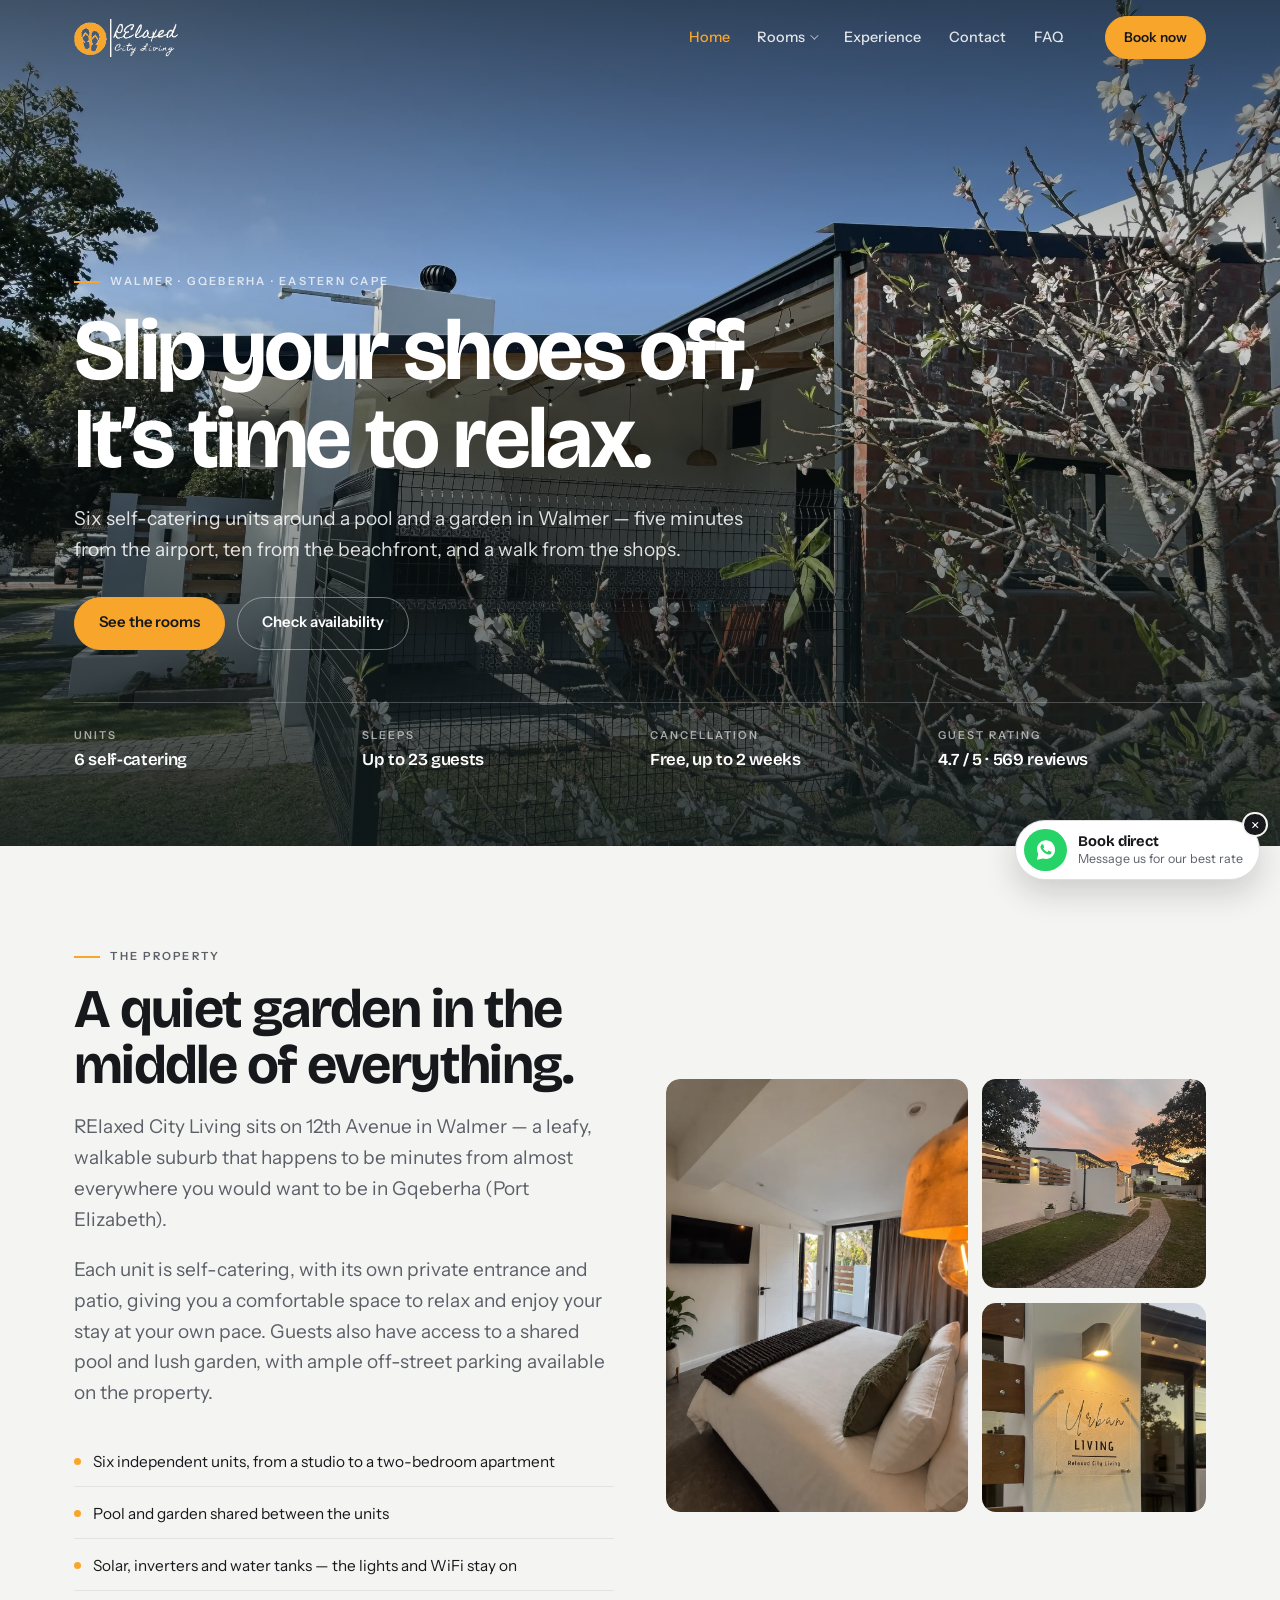
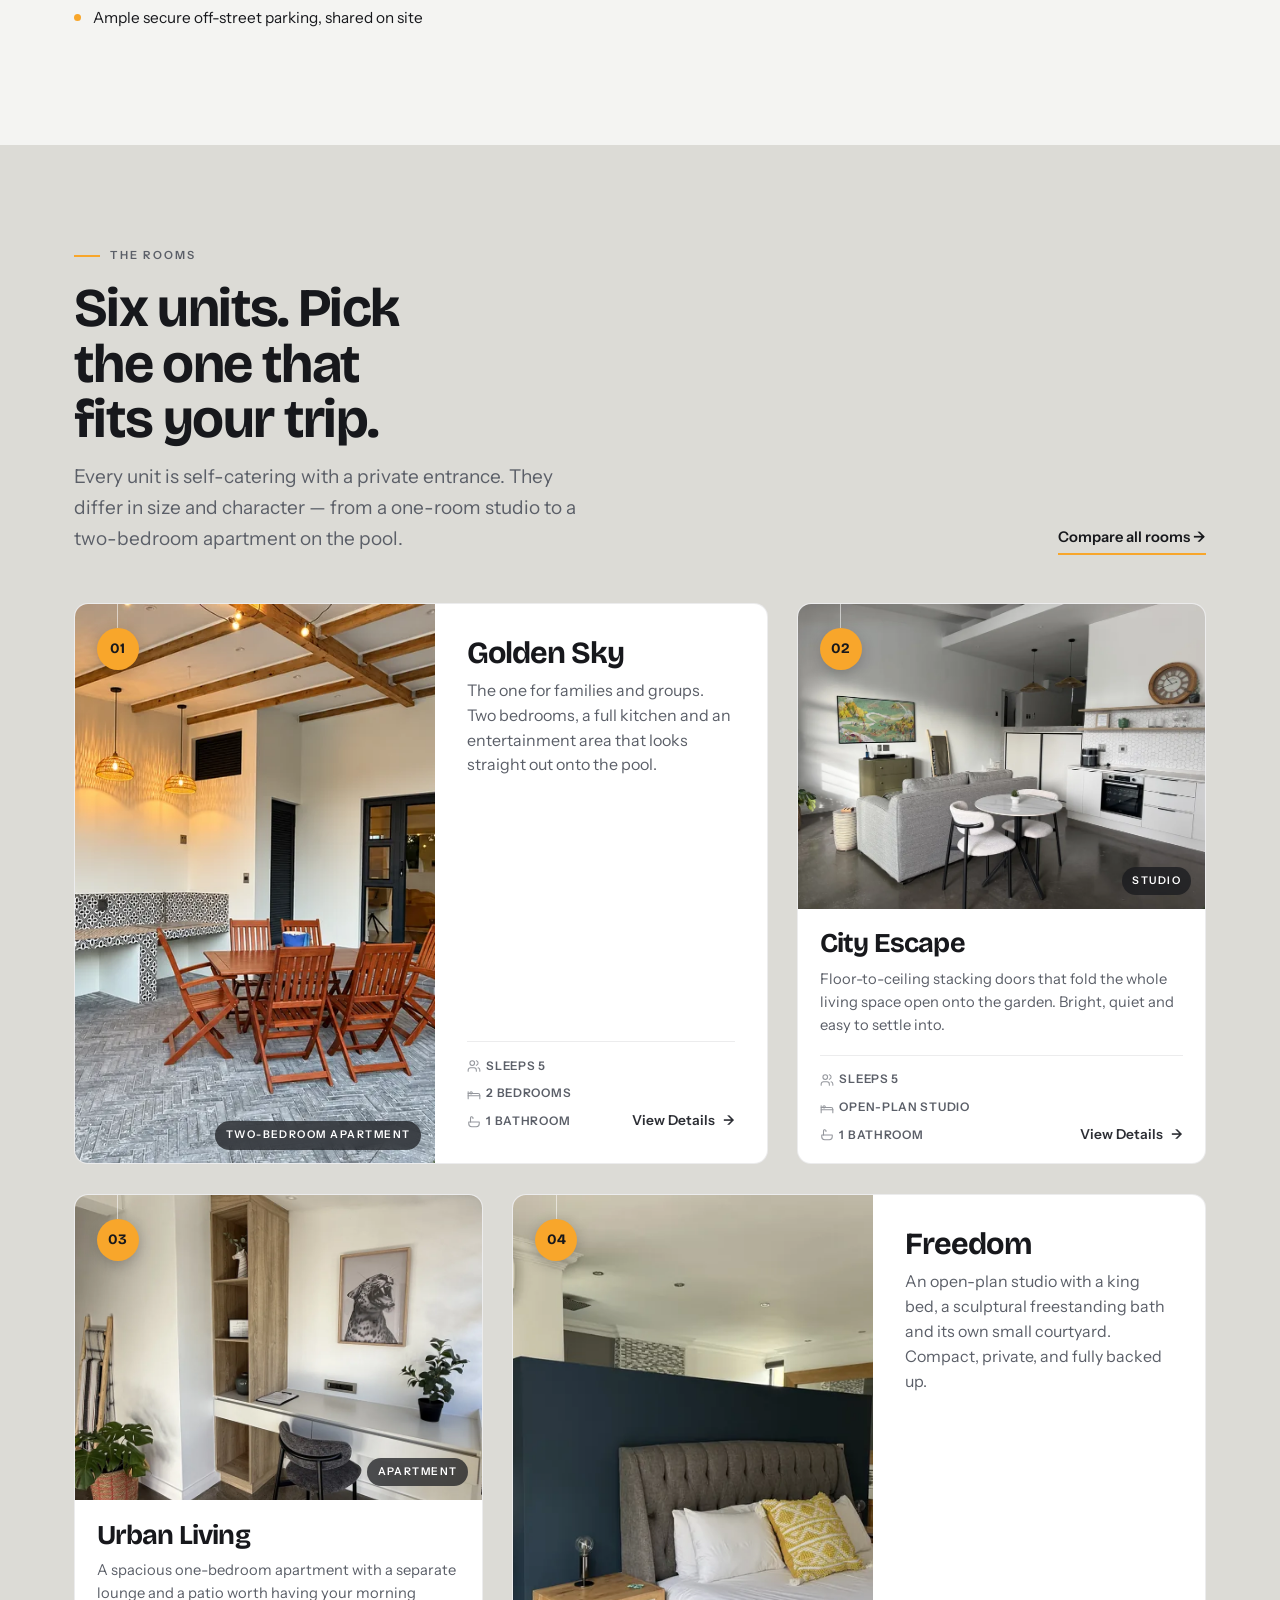
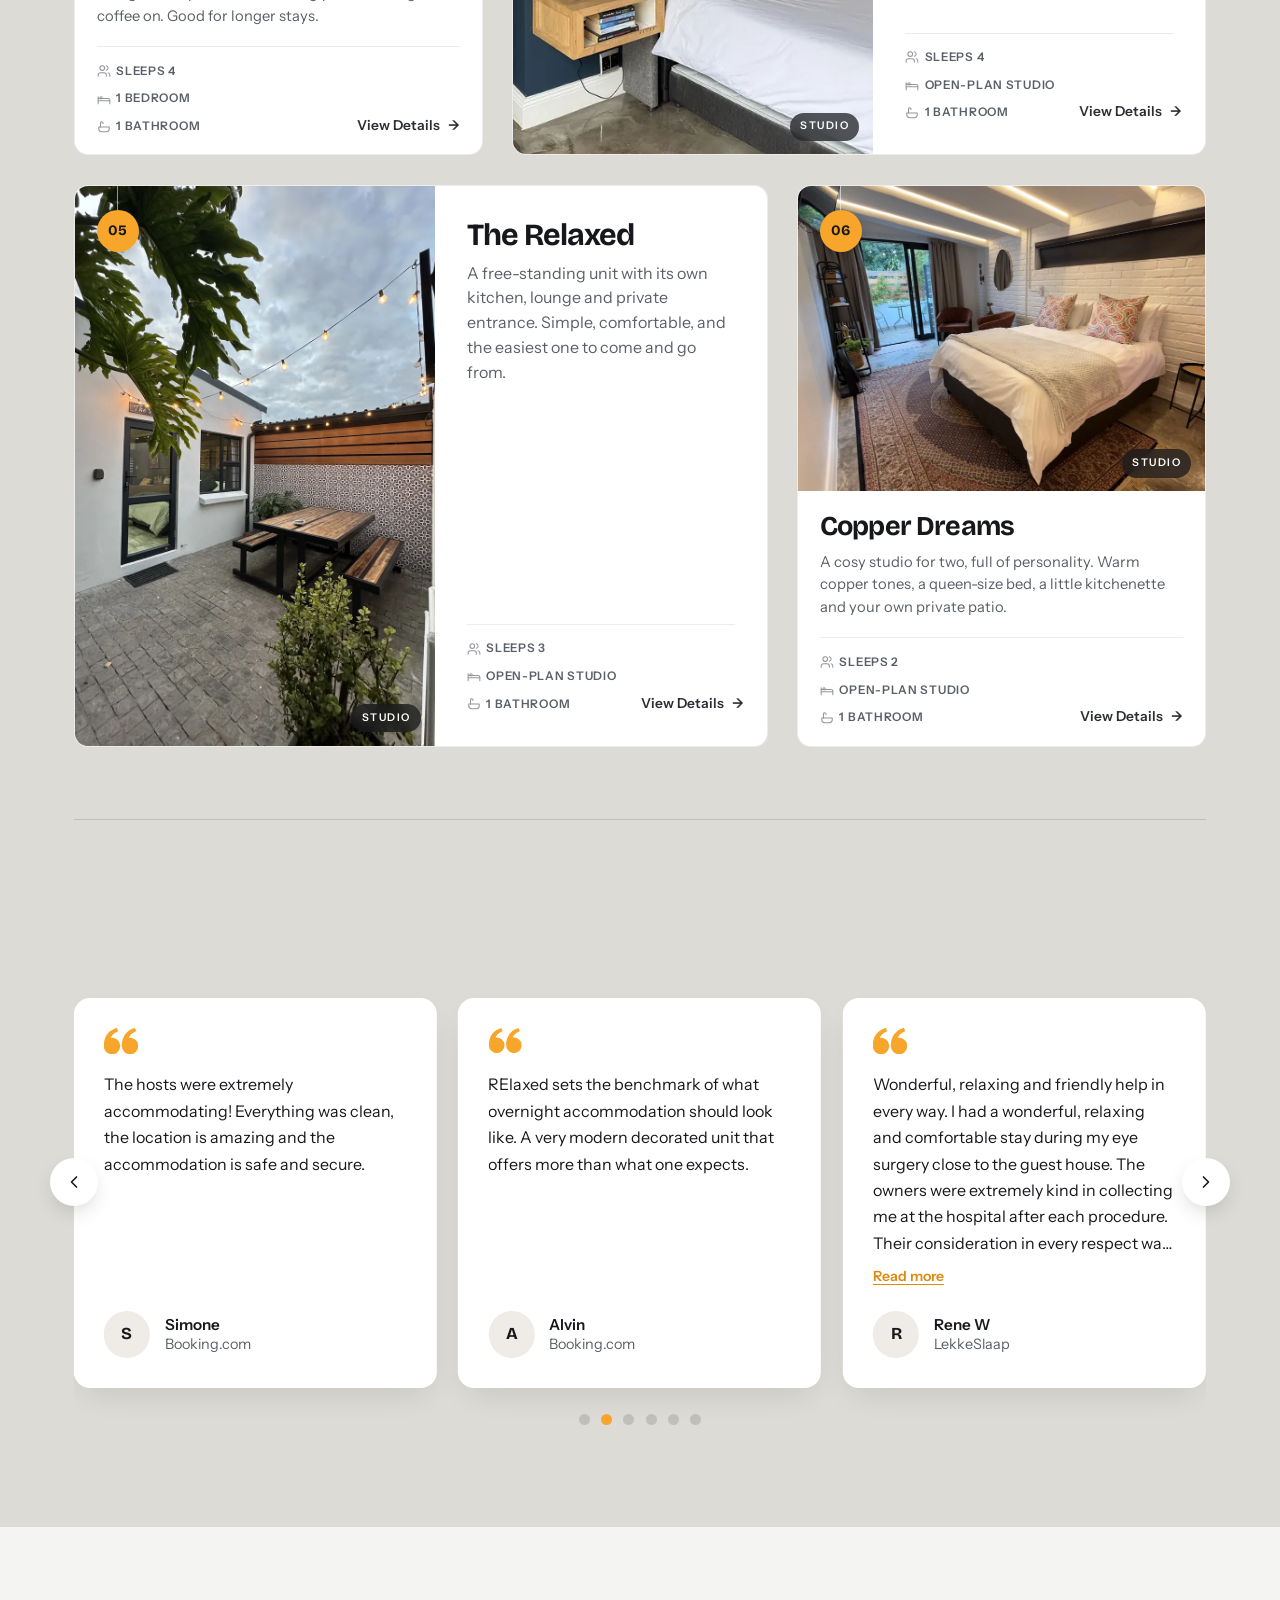
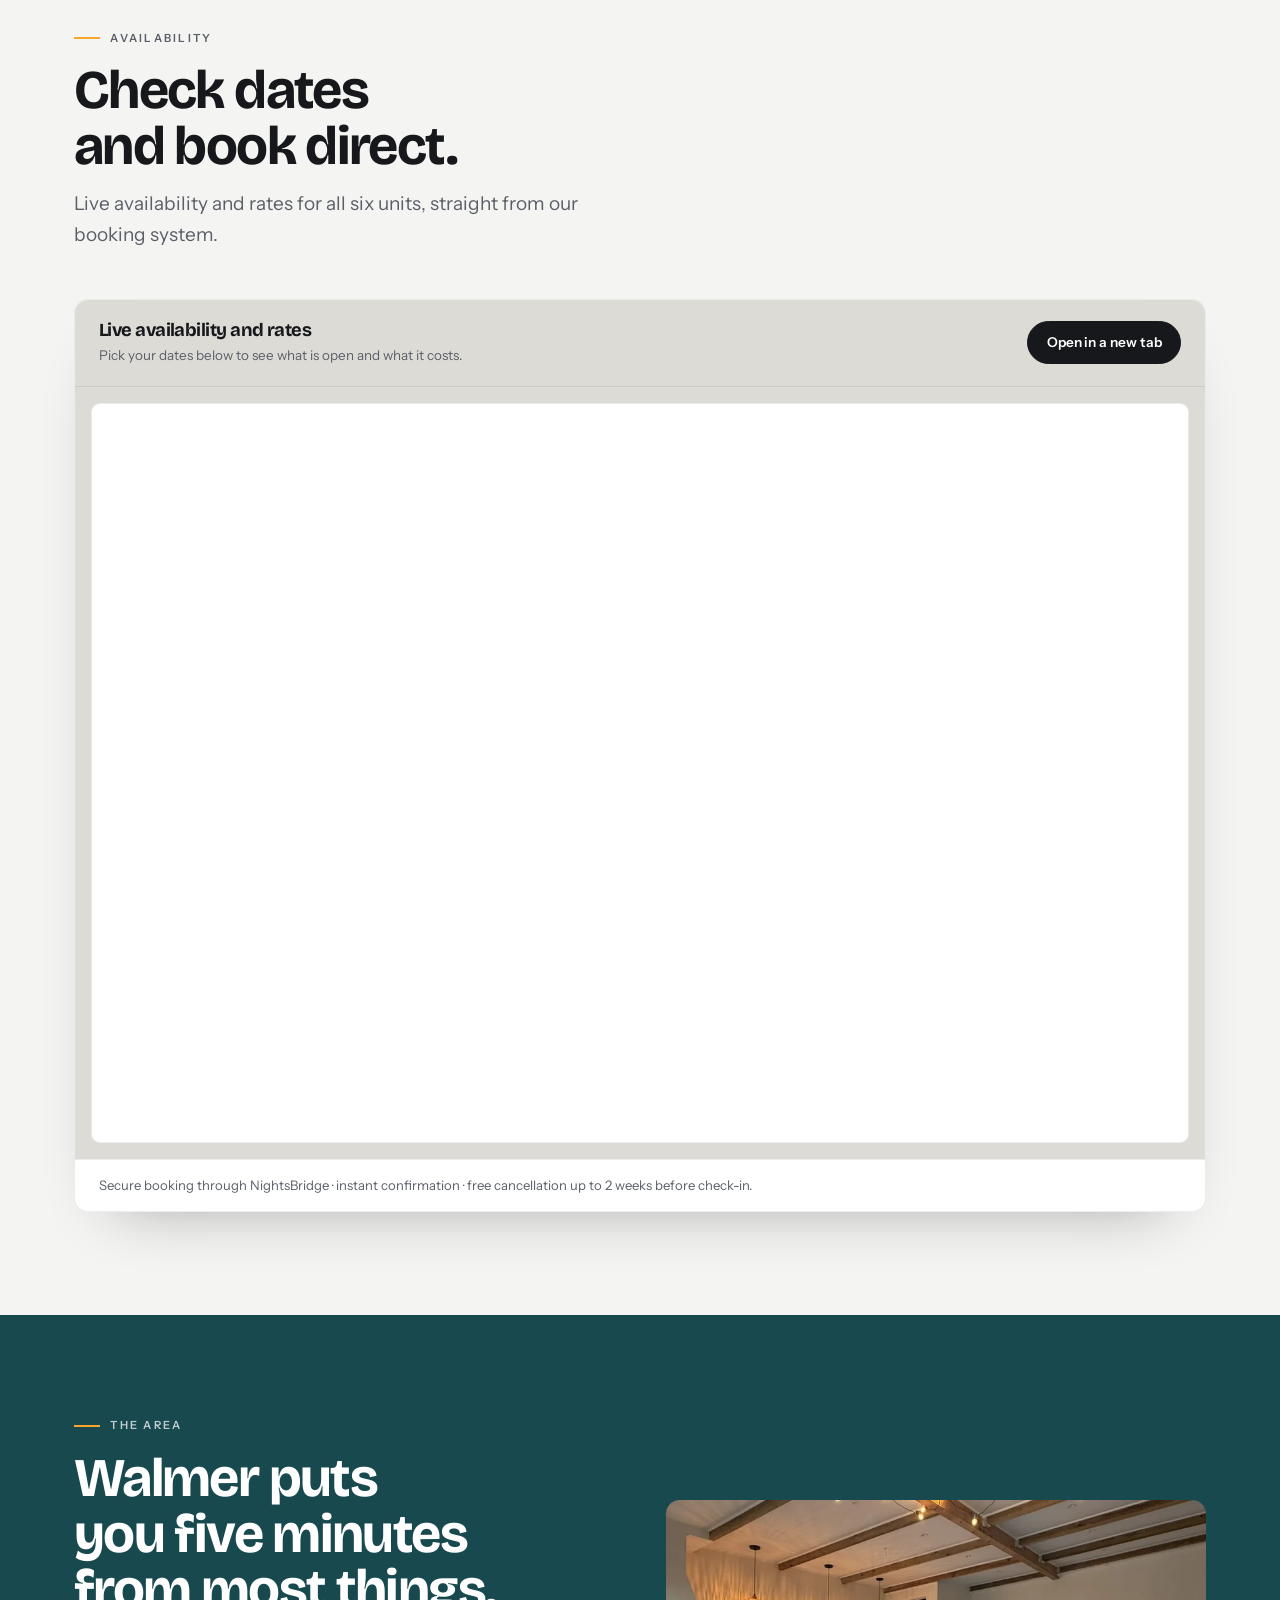
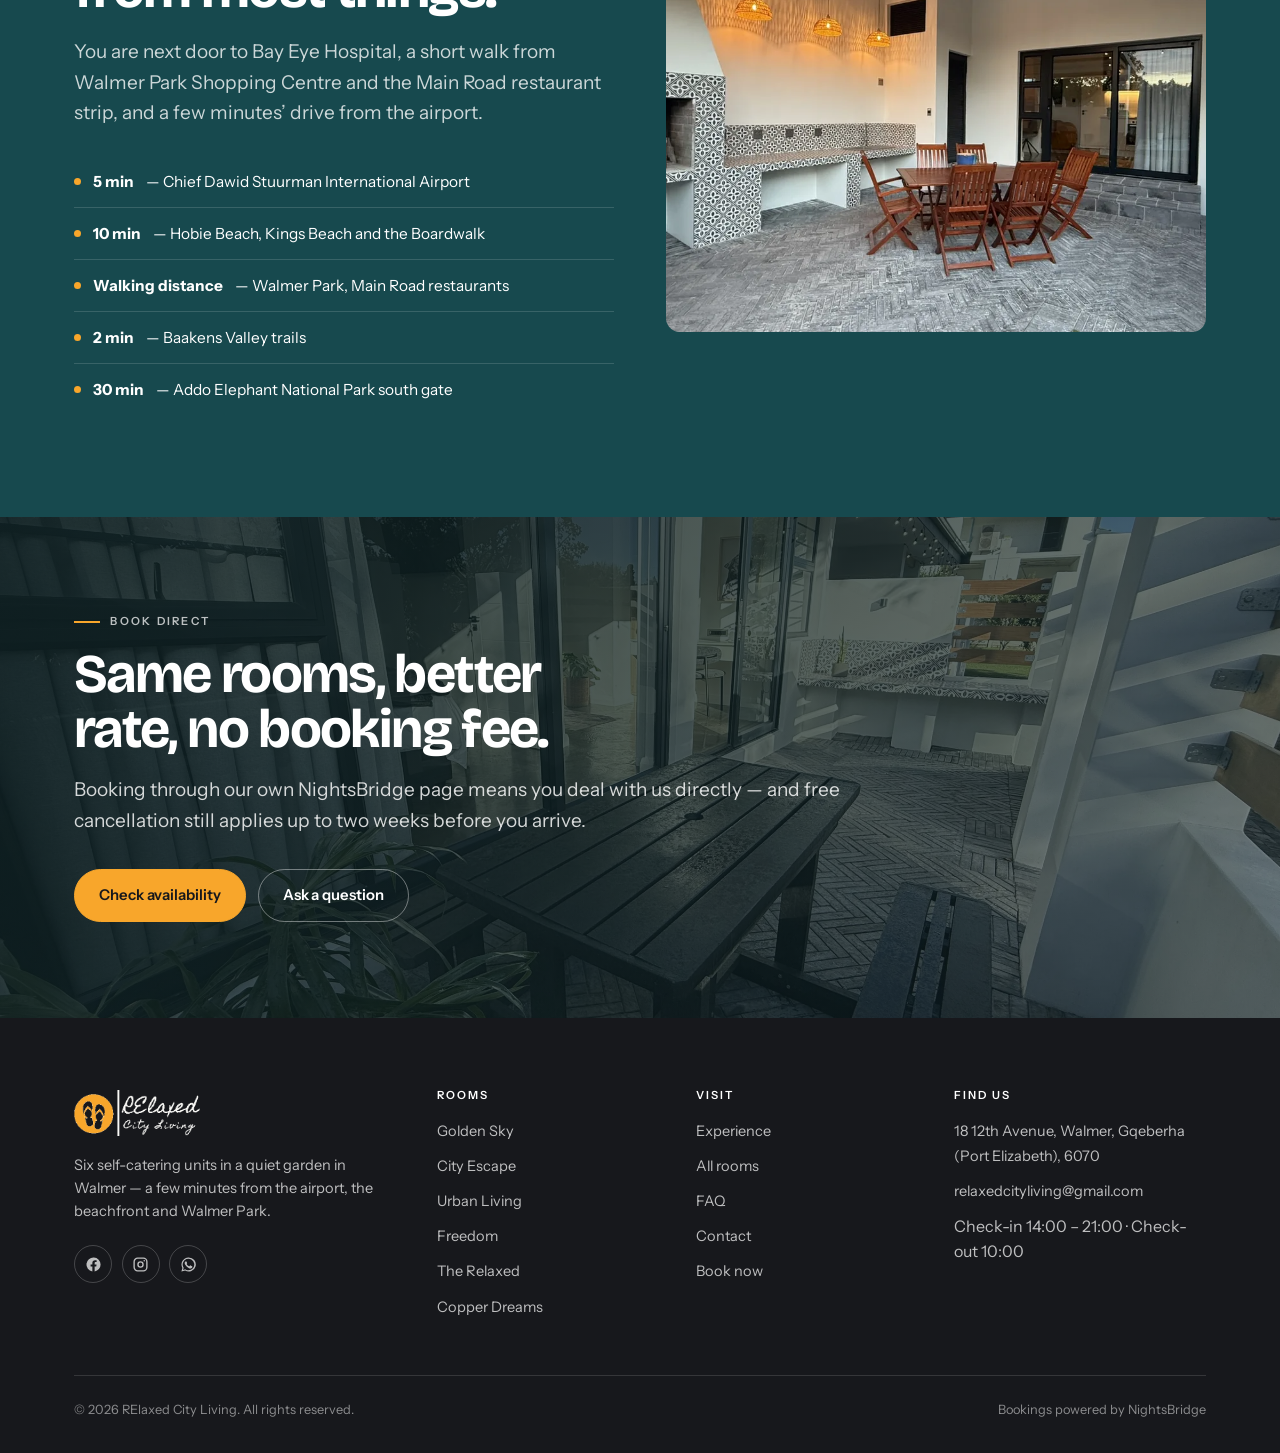
==== commit e4cd405c: "seo" ====
--- a/index.html
+++ b/index.html
@@ -3,14 +3,22 @@
 <head>
 <meta charset="utf-8">
 <meta name="viewport" content="width=device-width, initial-scale=1">
-<title>RElaxed City Living | Self-catering accommodation in Walmer, Gqeberha</title>
-<meta name="description" content="Six self-catering units with a shared pool and garden in Walmer, Gqeberha — minutes from the airport, beachfront and Walmer Park. Book direct for the best rate.">
+<title>Self-Catering Accommodation in Walmer, Gqeberha (Port Elizabeth) | RElaxed City Living</title>
+<meta name="description" content="Six self-catering units around a pool in Walmer, Gqeberha (Port Elizabeth). Five minutes from the airport, solar backup and secure parking. Book direct for the best rate.">
 <meta name="theme-color" content="#17181c">
-<meta property="og:title" content="RElaxed City Living | Self-catering accommodation in Walmer, Gqeberha">
-<meta property="og:description" content="Six self-catering units with a shared pool and garden in Walmer, Gqeberha — minutes from the airport, beachfront and Walmer Park. Book direct for the best rate.">
+<link rel="canonical" href="https://relaxedcityliving.co.za/">
 <meta property="og:type" content="website">
-<link rel="canonical" href="https://relaxedcityliving.co.za/">
-<meta property="og:image" content="assets/img/main/main-07.webp">
+<meta property="og:site_name" content="RElaxed City Living">
+<meta property="og:locale" content="en_ZA">
+<meta property="og:url" content="https://relaxedcityliving.co.za/">
+<meta property="og:title" content="Self-Catering Accommodation in Walmer, Gqeberha (Port Elizabeth) | RElaxed City Living">
+<meta property="og:description" content="Six self-catering units around a pool in Walmer, Gqeberha (Port Elizabeth). Five minutes from the airport, solar backup and secure parking. Book direct for the best rate.">
+<meta property="og:image" content="https://relaxedcityliving.co.za/assets/img/og/home.jpg">
+<meta property="og:image:width" content="1200">
+<meta property="og:image:height" content="630">
+<meta property="og:image:alt" content="The garden and units at RElaxed City Living, Walmer">
+<meta name="twitter:card" content="summary_large_image">
+<script type="application/ld+json">{"@context":"https://schema.org","@graph":[{"@type":"LodgingBusiness","@id":"https://relaxedcityliving.co.za/#business","name":"RElaxed City Living","alternateName":"Relaxed City Living","description":"Six self-catering units around a shared pool and garden in Walmer, Gqeberha (Port Elizabeth), five minutes from the airport.","url":"https://relaxedcityliving.co.za/","image":["https://relaxedcityliving.co.za/assets/img/og/home.jpg"],"logo":"https://relaxedcityliving.co.za/assets/img/icon-512.png","telephone":"+27837890894","email":"relaxedcityliving@gmail.com","address":{"@type":"PostalAddress","streetAddress":"18 12th Avenue","addressLocality":"Gqeberha","addressRegion":"Eastern Cape","postalCode":"6070","addressCountry":"ZA"},"geo":{"@type":"GeoCoordinates","latitude":-33.981879,"longitude":25.570888},"hasMap":"https://www.google.com/maps/search/?api=1&query=-33.981879,25.570888","checkinTime":"14:00","checkoutTime":"10:00","petsAllowed":true,"numberOfRooms":6,"amenityFeature":[{"@type":"LocationFeatureSpecification","name":"Outdoor swimming pool","value":true},{"@type":"LocationFeatureSpecification","name":"Garden","value":true},{"@type":"LocationFeatureSpecification","name":"Free on-site parking","value":true},{"@type":"LocationFeatureSpecification","name":"Uncapped WiFi","value":true},{"@type":"LocationFeatureSpecification","name":"Solar and inverter backup power","value":true},{"@type":"LocationFeatureSpecification","name":"Self-catering kitchen","value":true},{"@type":"LocationFeatureSpecification","name":"Private entrance","value":true},{"@type":"LocationFeatureSpecification","name":"Private patio","value":true}],"sameAs":["https://www.instagram.com/relaxed_city_living_pe/"]},{"@type":"WebSite","@id":"https://relaxedcityliving.co.za/#website","name":"RElaxed City Living","url":"https://relaxedcityliving.co.za/","inLanguage":"en-ZA"}]}</script>
 <link rel="icon" href="assets/img/icon-48.png" sizes="48x48">
 <link rel="icon" href="assets/img/icon-32.png" sizes="32x32">
 <link rel="apple-touch-icon" href="assets/img/icon-180.png">
@@ -63,7 +71,7 @@
       <div class="split__text reveal">
         <p class="eyebrow">The property</p>
         <h2>A quiet garden in the middle of everything.</h2>
-        <p class="lede">RElaxed City Living sits on 12th Avenue in Walmer — a leafy, walkable suburb that happens to be minutes from almost everywhere you would want to be in Gqeberha.</p>
+        <p class="lede">RElaxed City Living sits on 12th Avenue in Walmer — a leafy, walkable suburb that happens to be minutes from almost everywhere you would want to be in Gqeberha (Port Elizabeth).</p>
         <p class="lede" style="margin-top:1rem">Each unit is self-catering, with its own private entrance and patio, giving you a comfortable space to relax and enjoy your stay at your own pace. Guests also have access to a shared pool and lush garden, with ample off-street parking available on the property.</p>
         <ul class="flist">
           <li>Six independent units, from a studio to a two-bedroom apartment</li>
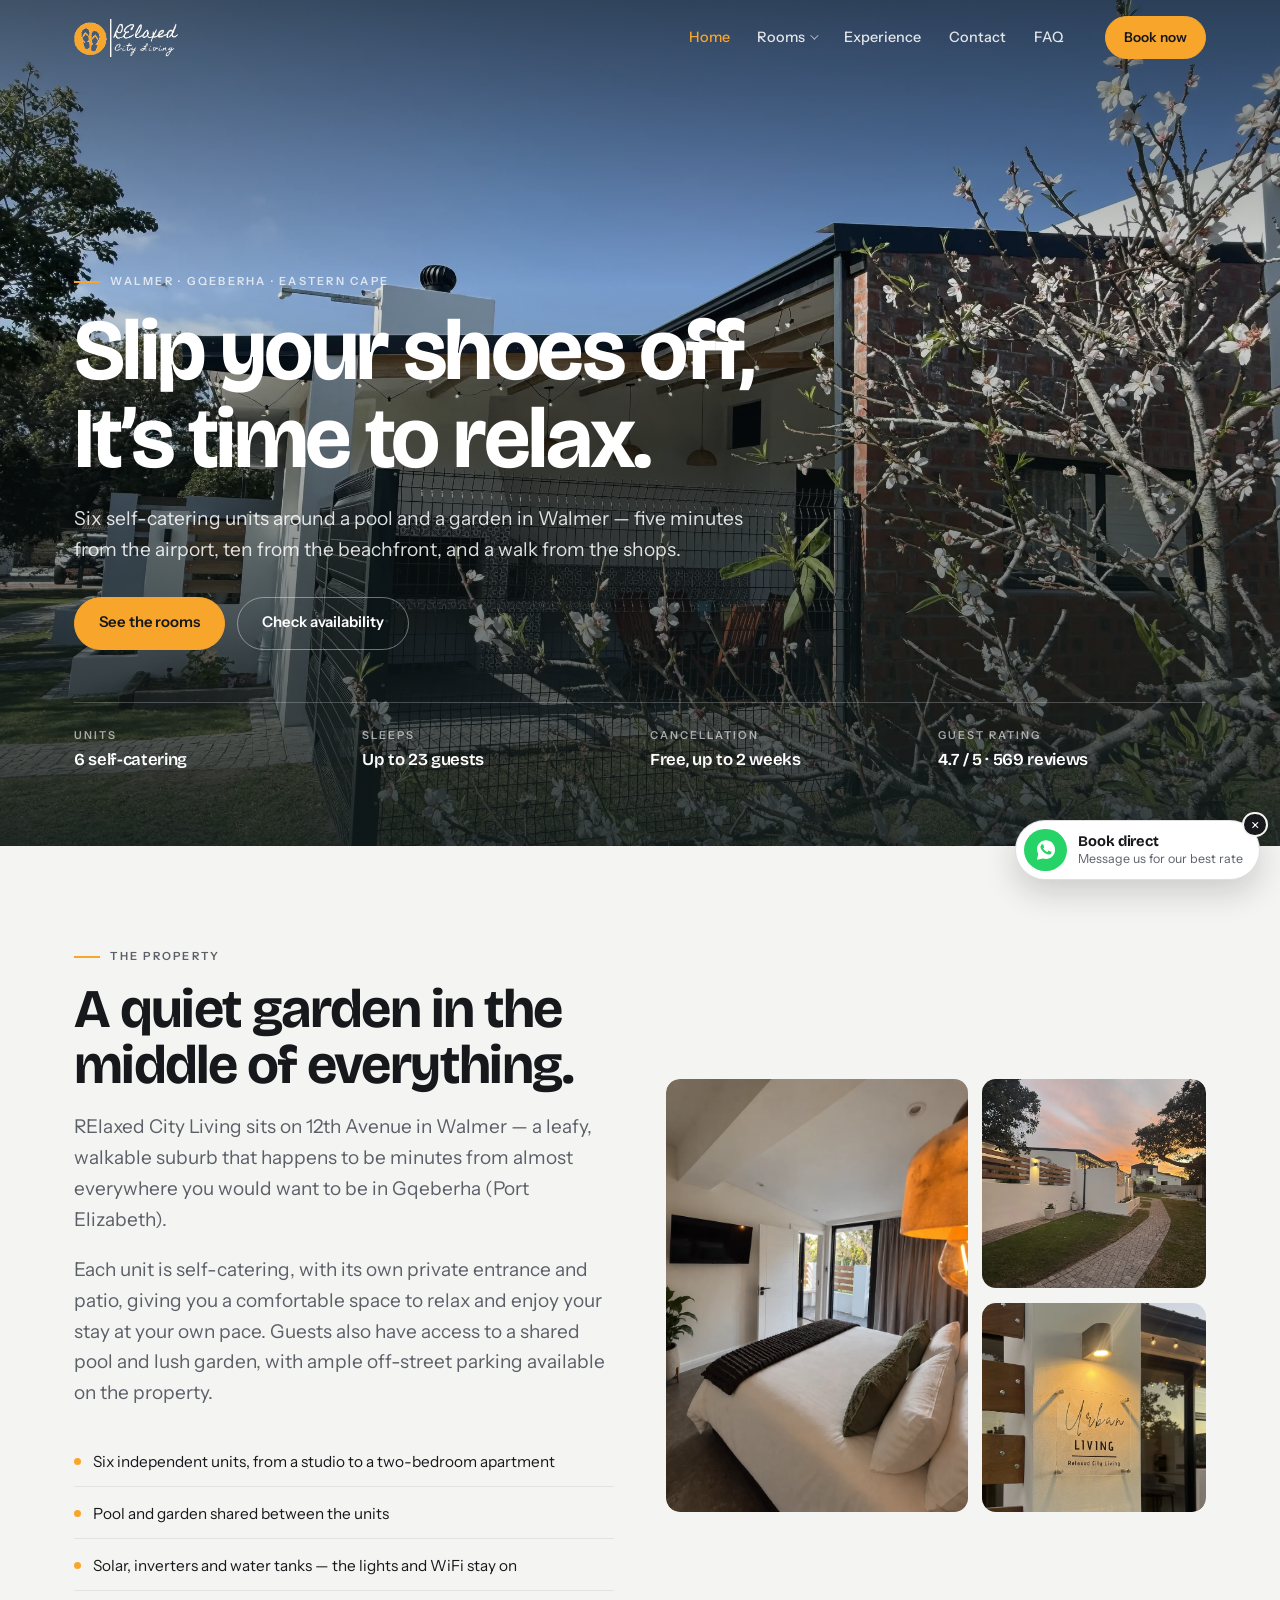
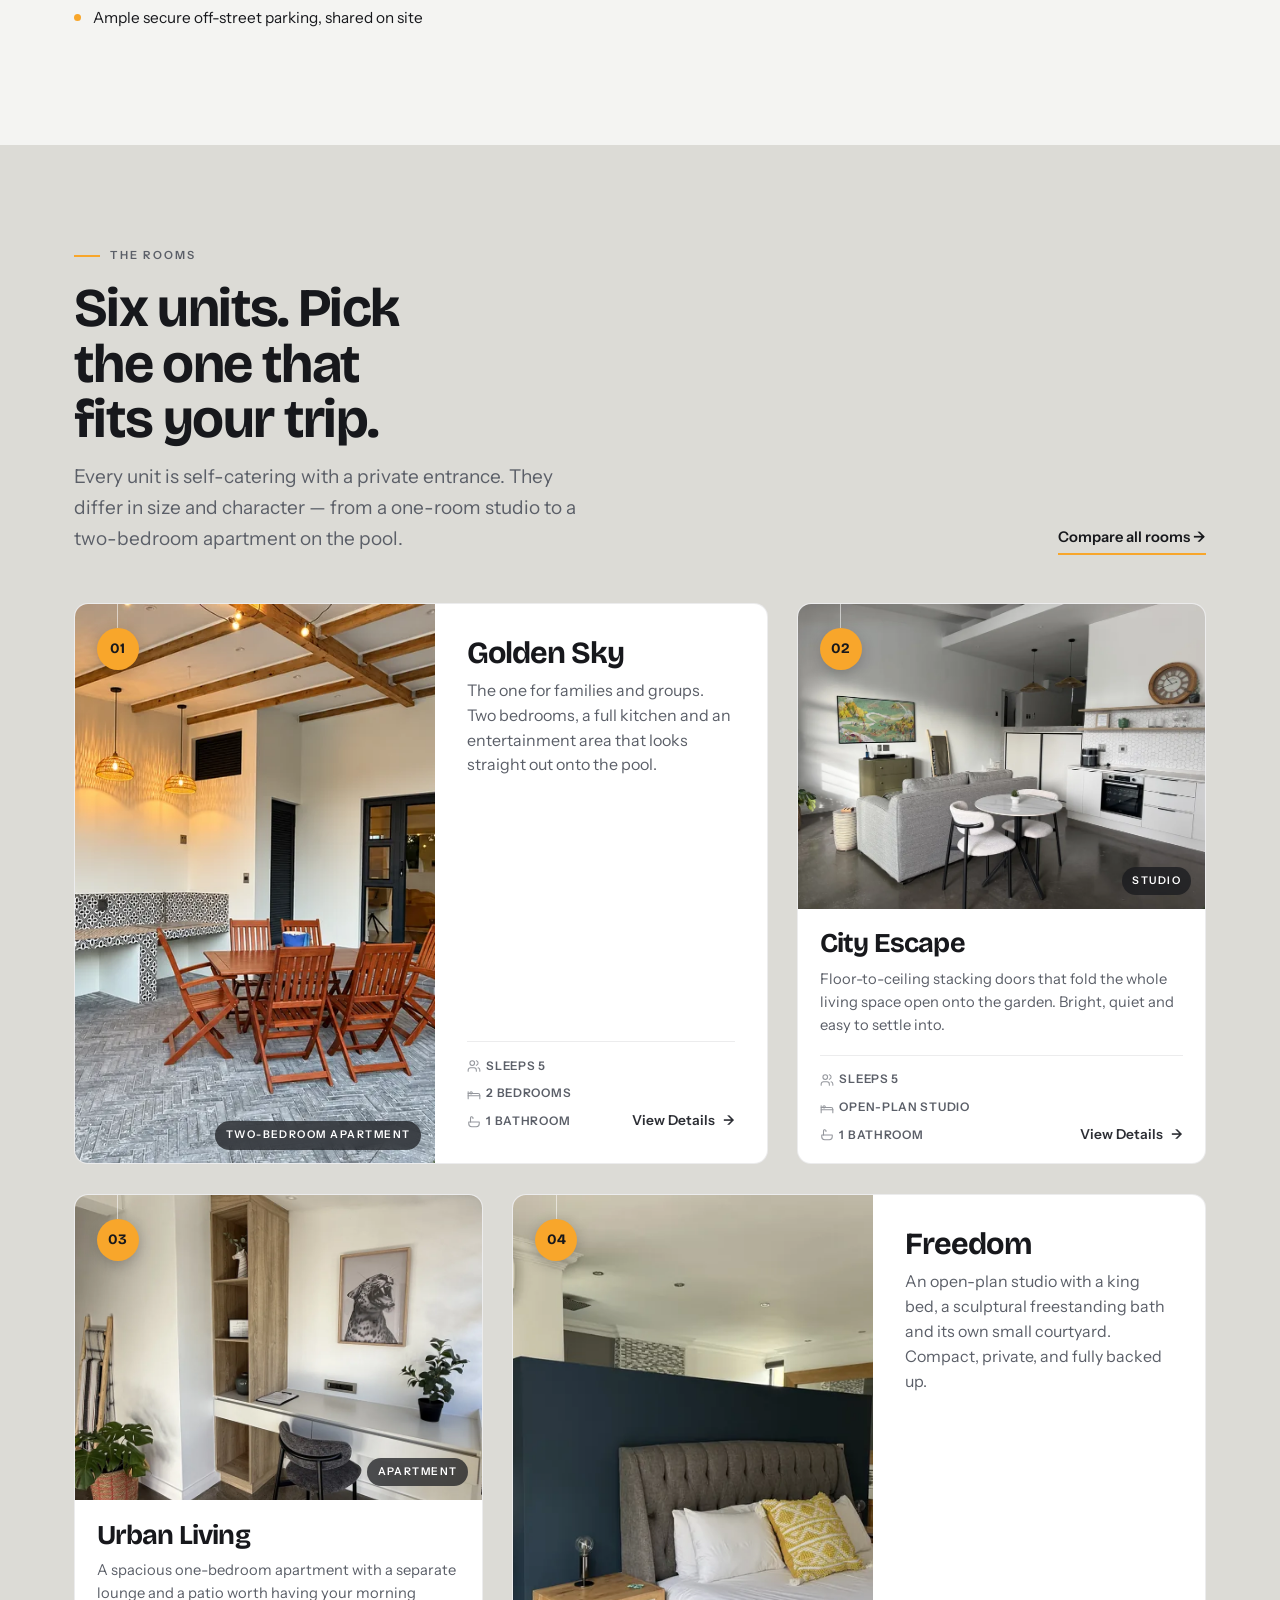
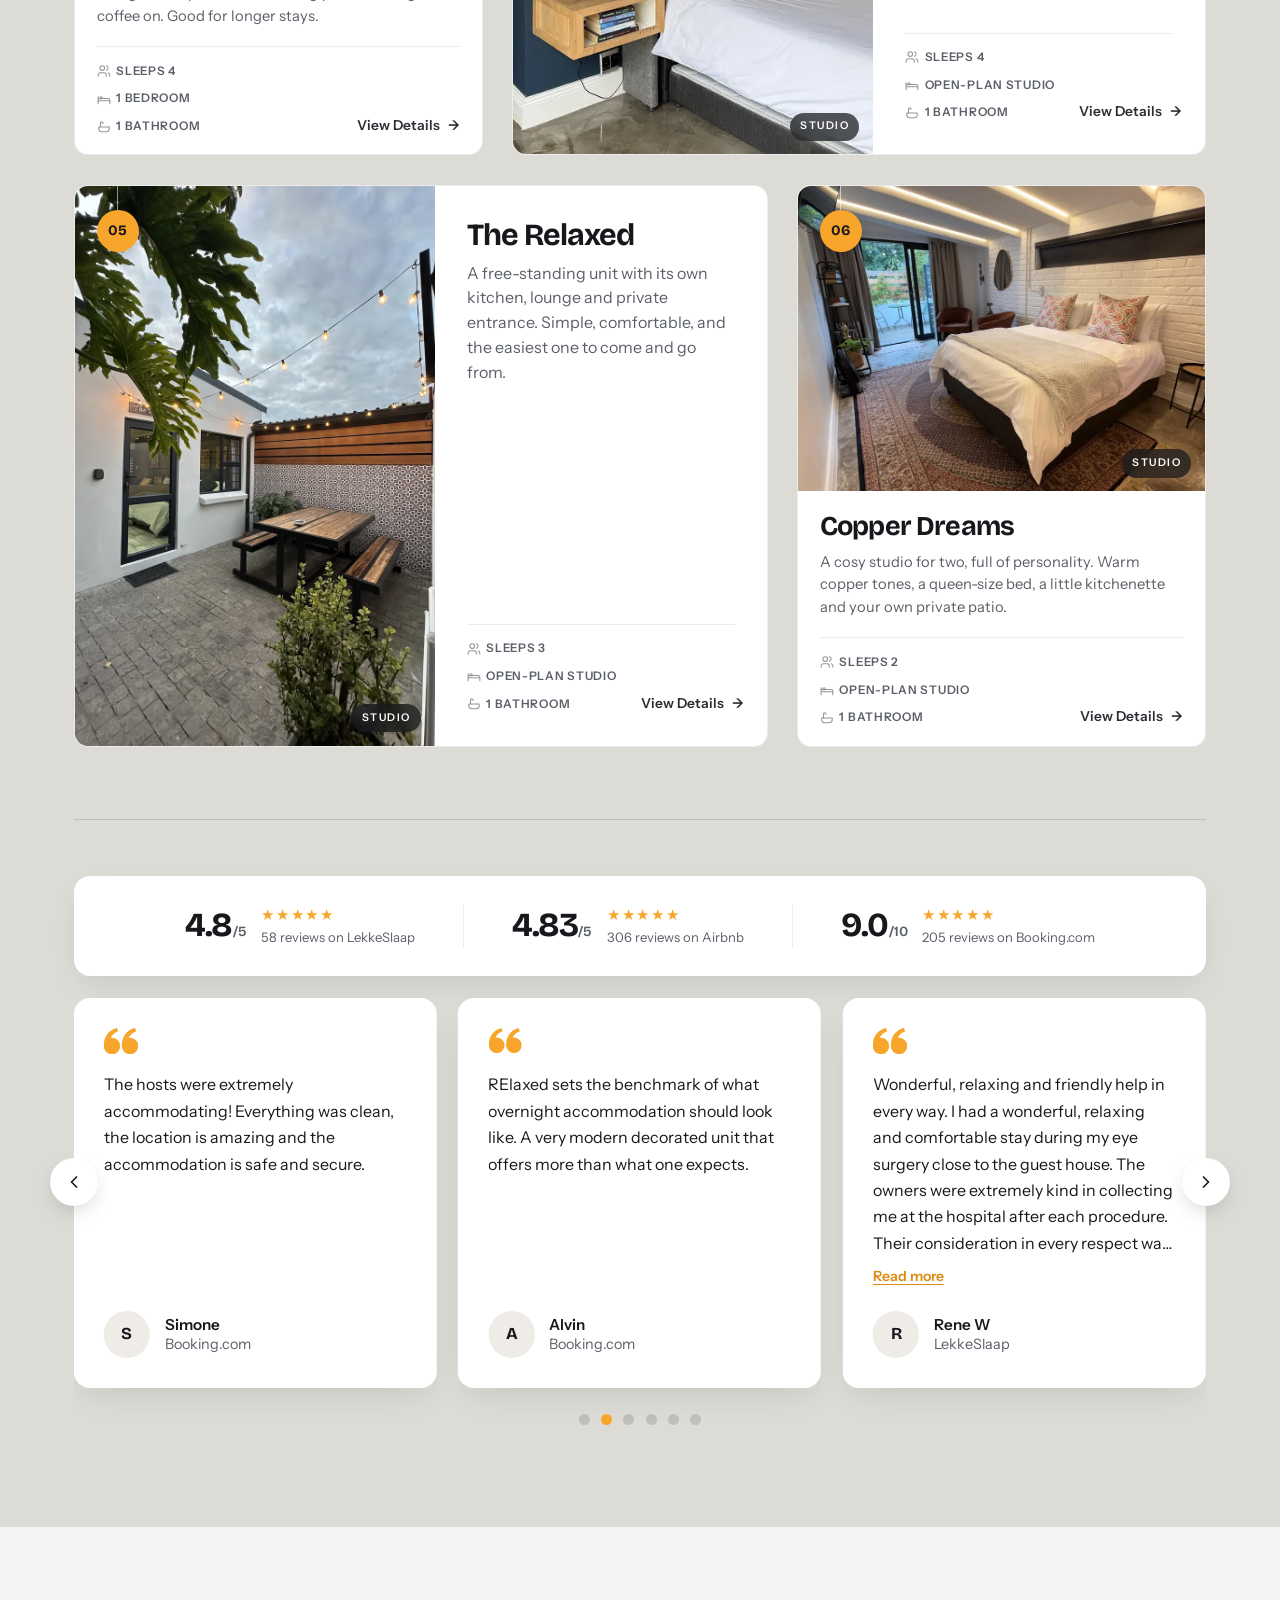
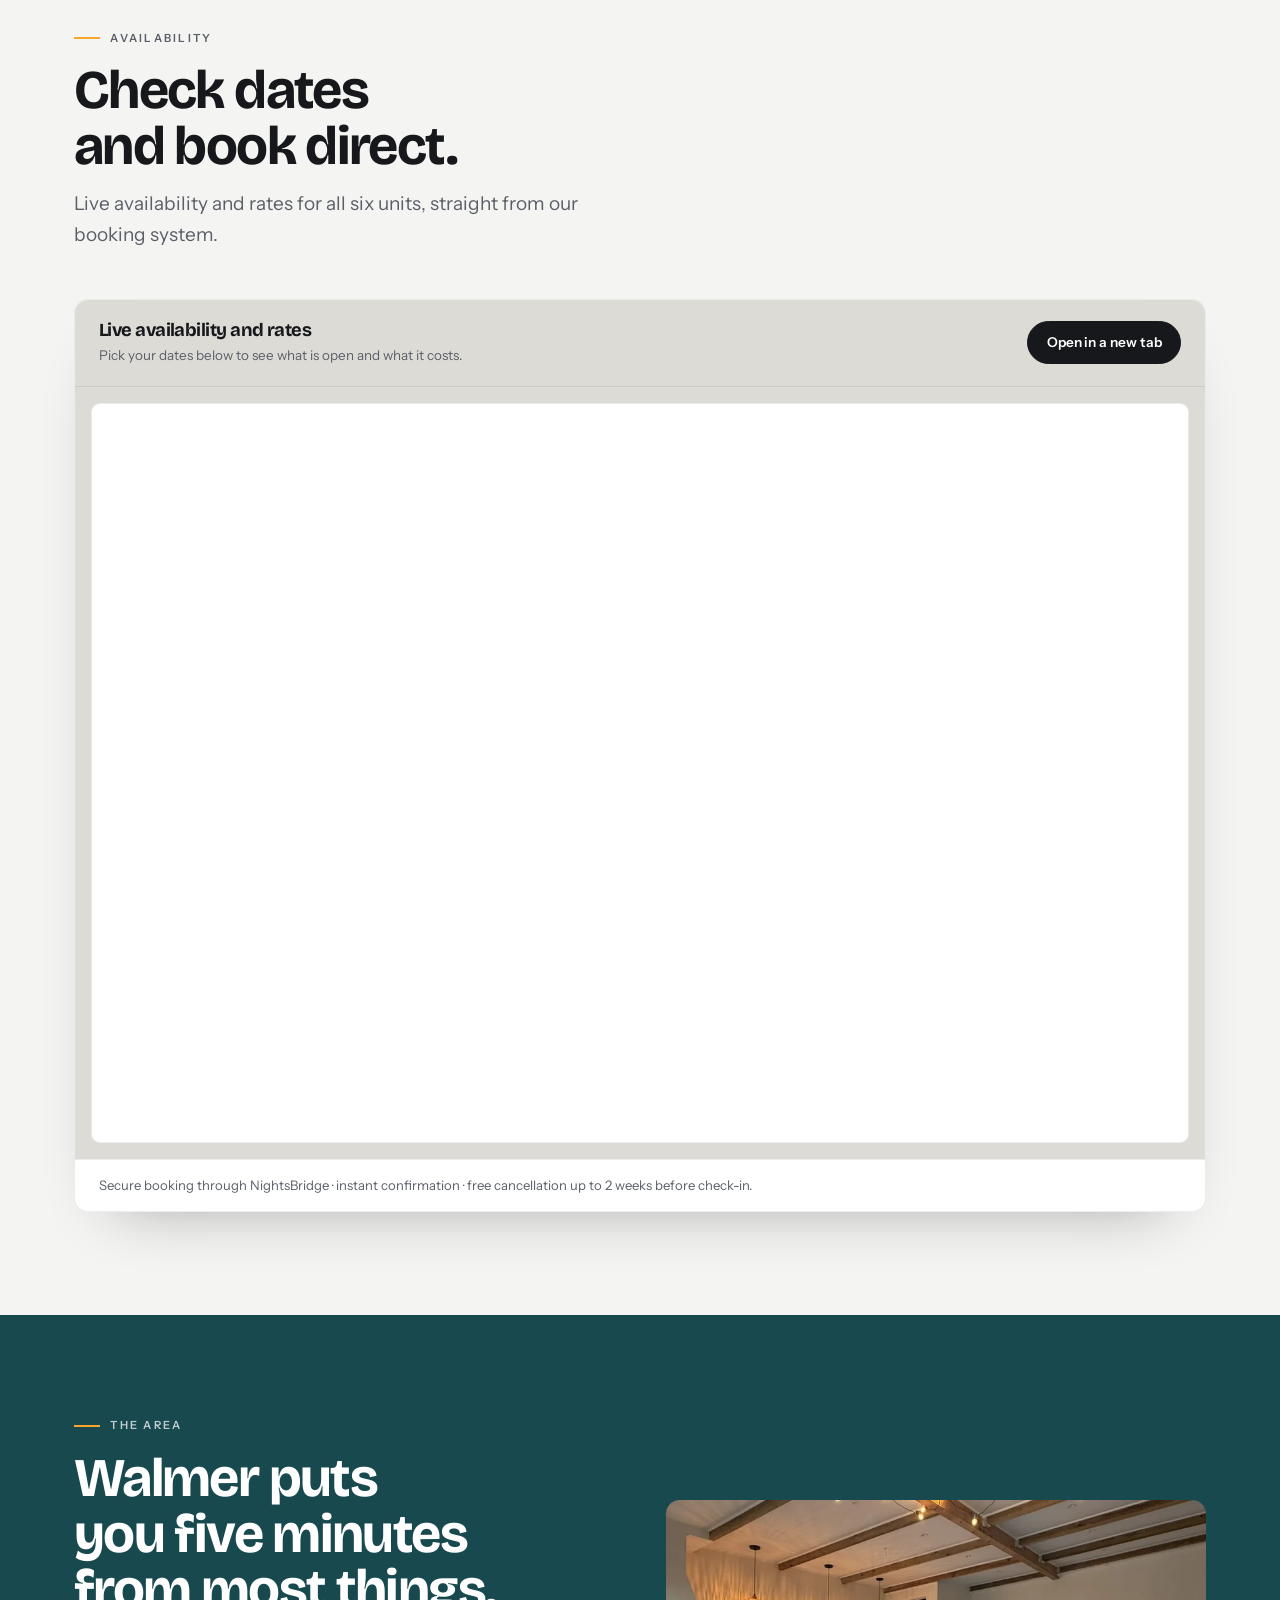
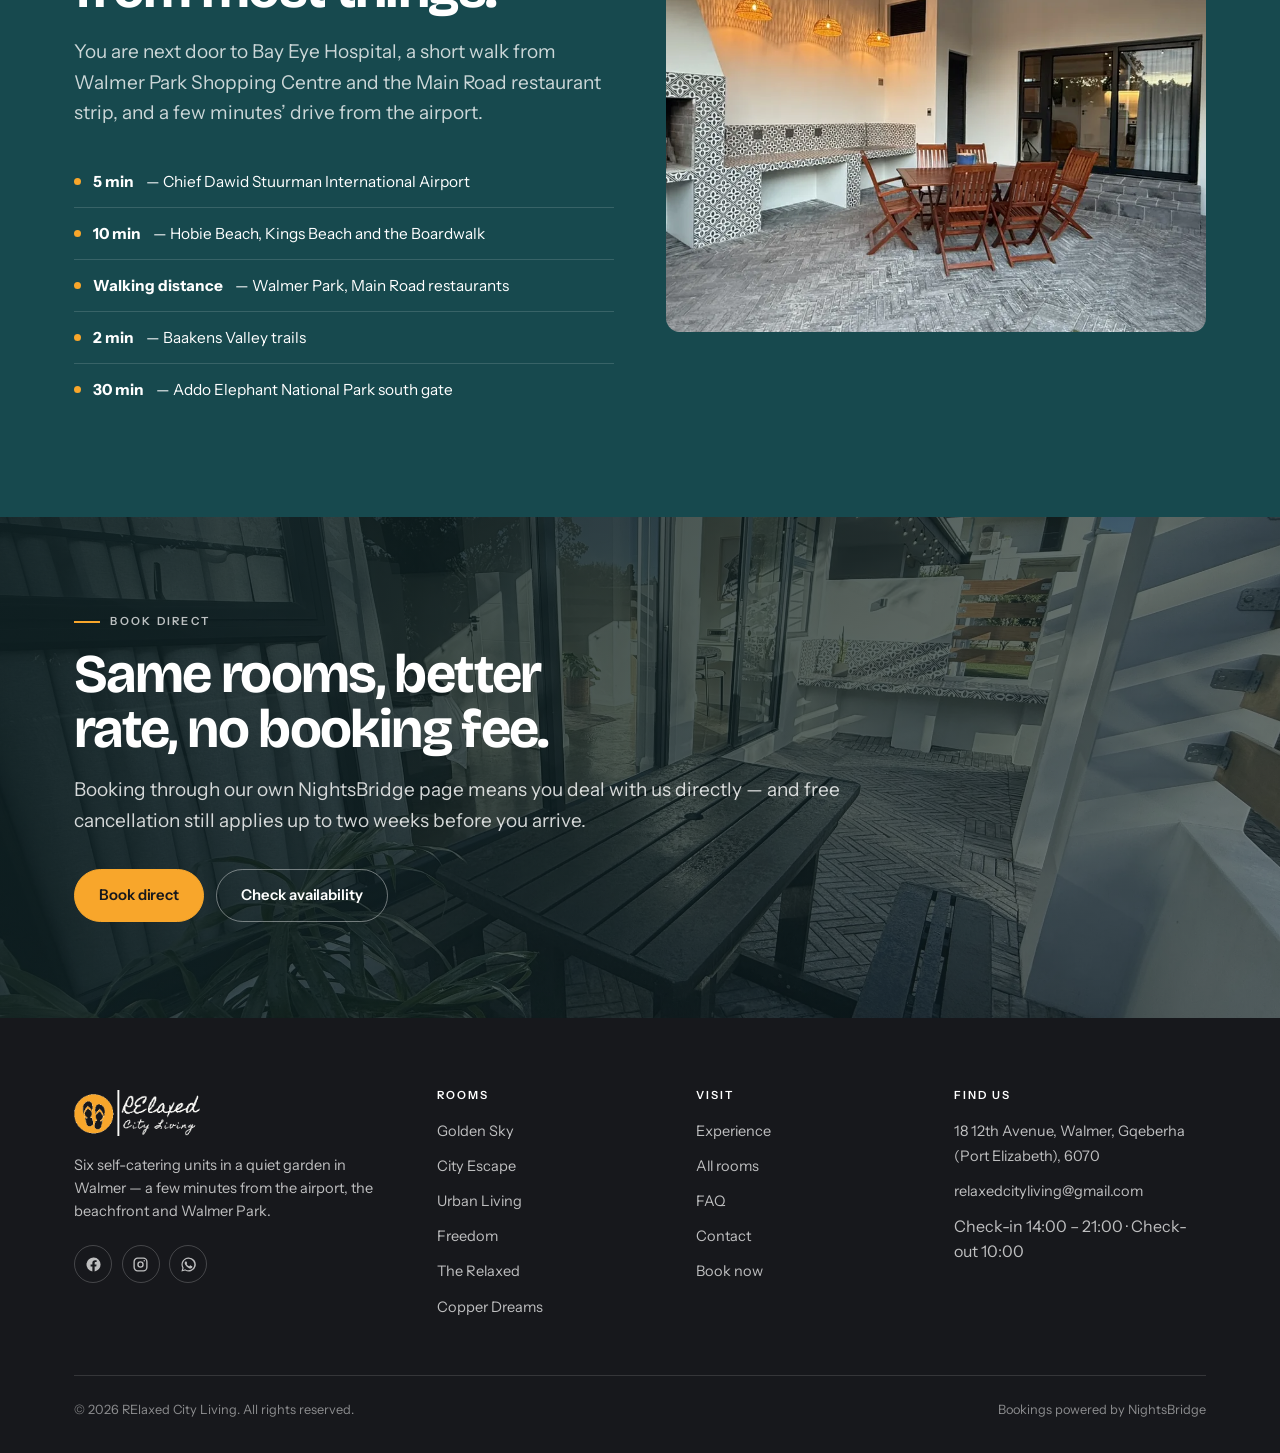
==== commit 1f50d7d8: "buttons" ====
--- a/index.html
+++ b/index.html
@@ -326,8 +326,8 @@
     <h2>Same rooms, better rate, no booking fee.</h2>
     <p class="lede lede--light">Booking through our own NightsBridge page means you deal with us directly — and free cancellation still applies up to two weeks before you arrive.</p>
     <div class="btn-row">
-      <a class="btn btn--sun" href="https://book.nightsbridge.com/22849" target="_blank" rel="noopener">Check availability</a>
-      <a class="btn btn--ghost-light" href="/contact">Ask a question</a>
+      <a class="btn btn--sun" href="https://wa.me/27721750825?text=Hi%21%20I%27d%20like%20to%20book%20directly%20at%20RElaxed%20City%20Living." target="_blank" rel="noopener">Book direct</a>
+      <a class="btn btn--ghost-light" href="https://book.nightsbridge.com/22849" target="_blank" rel="noopener">Check availability</a>
     </div>
   </div>
 </section>
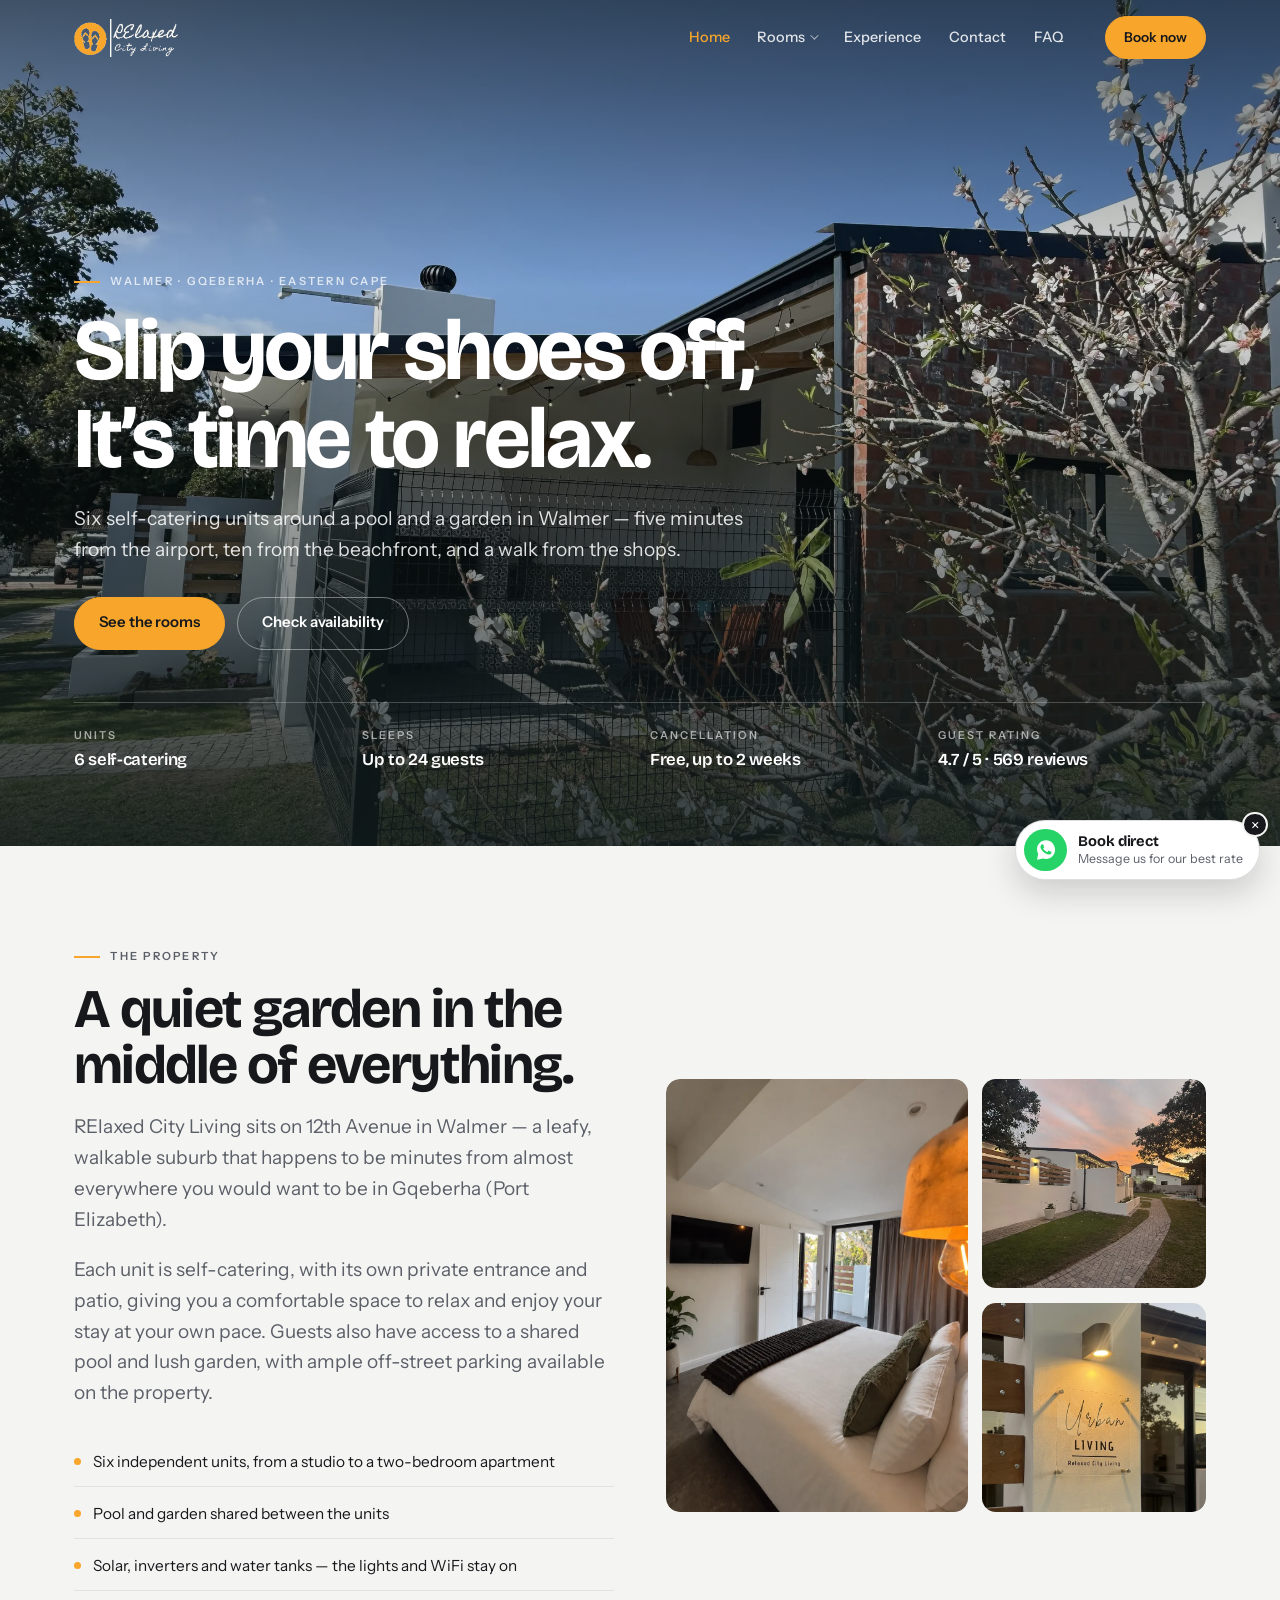
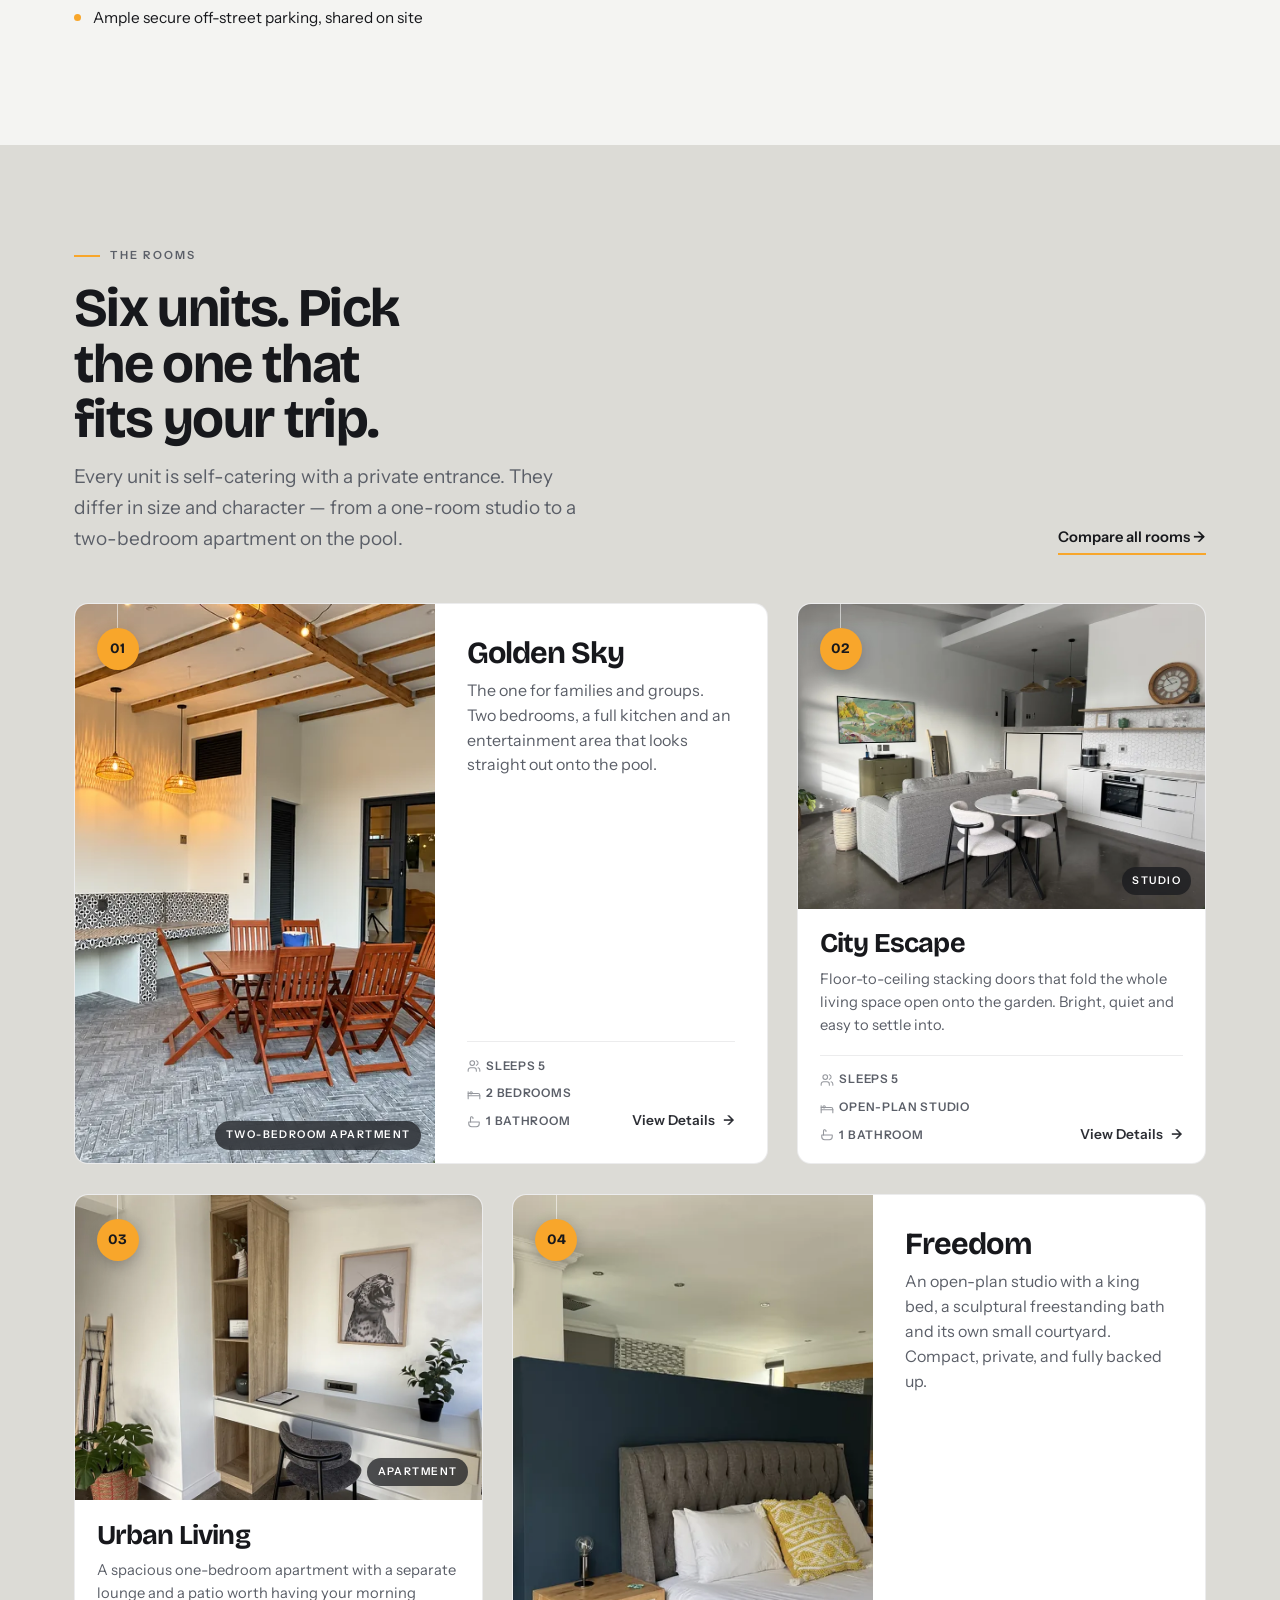
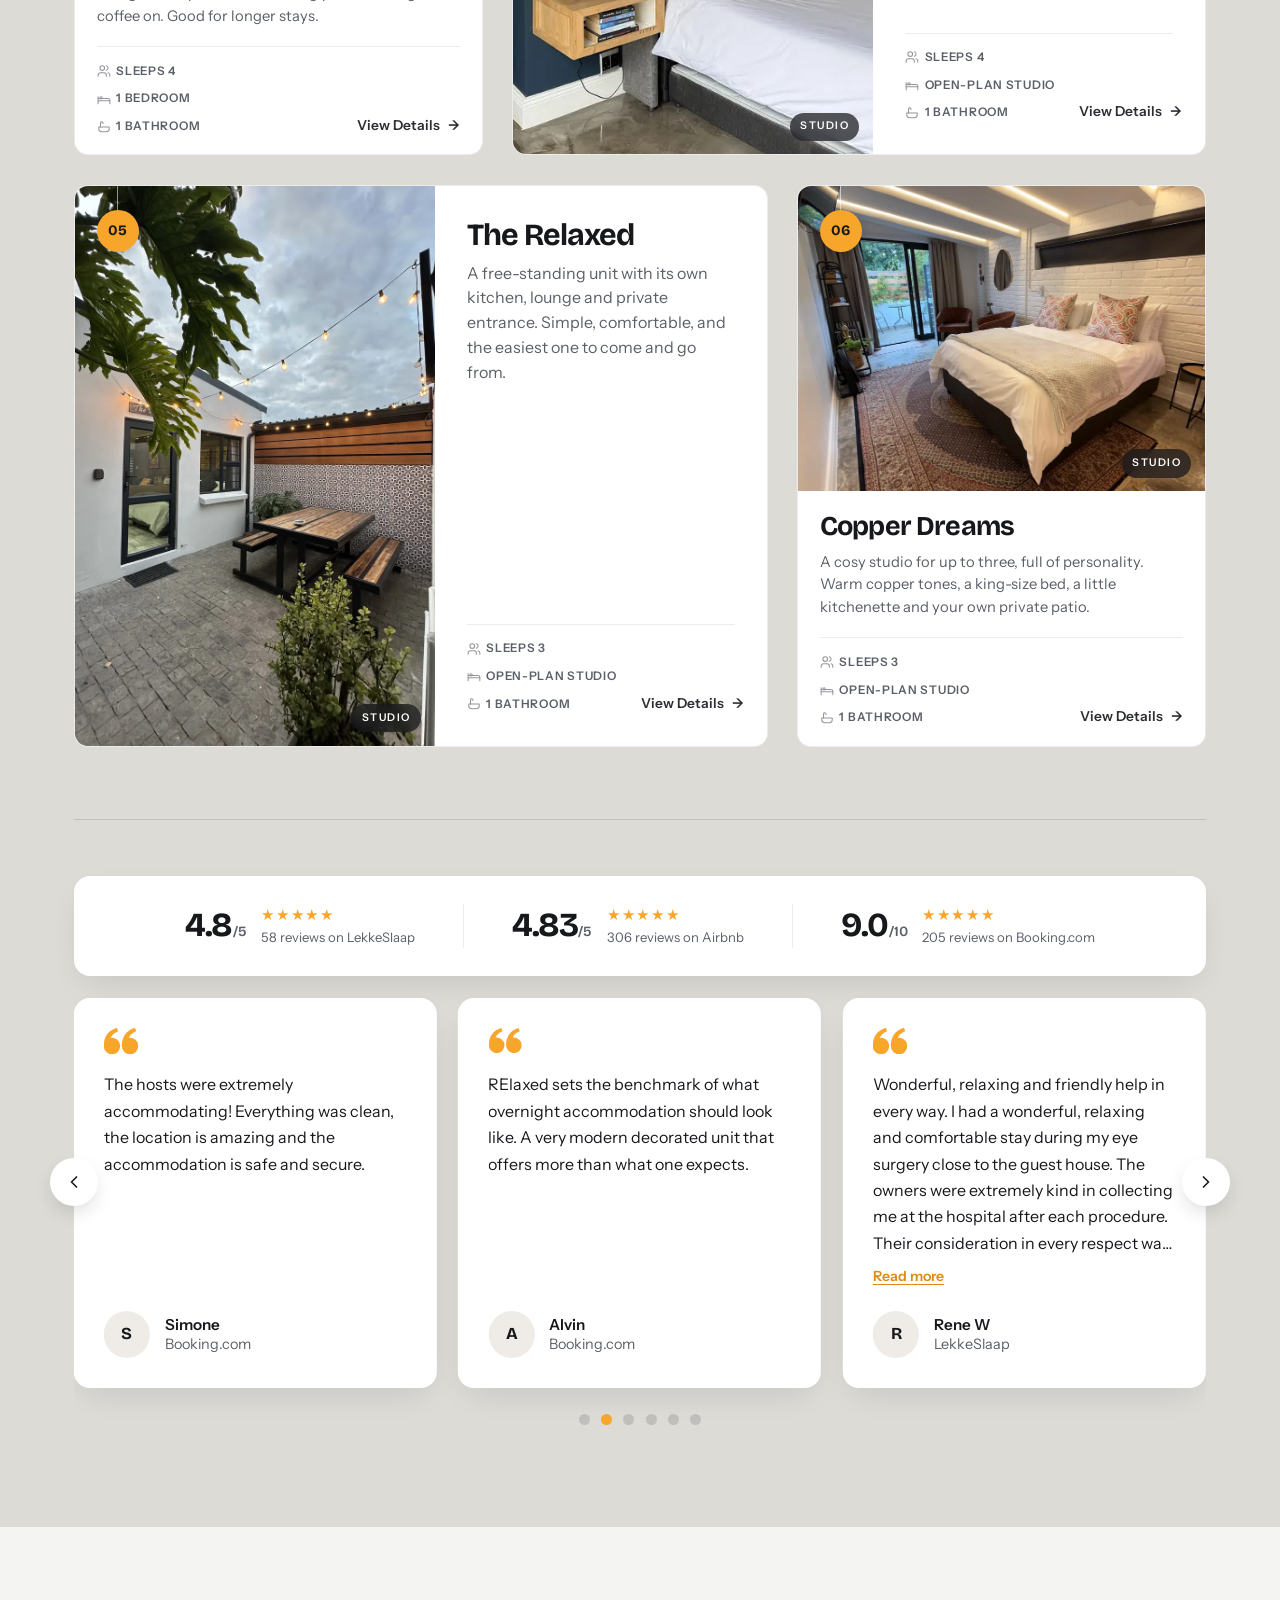
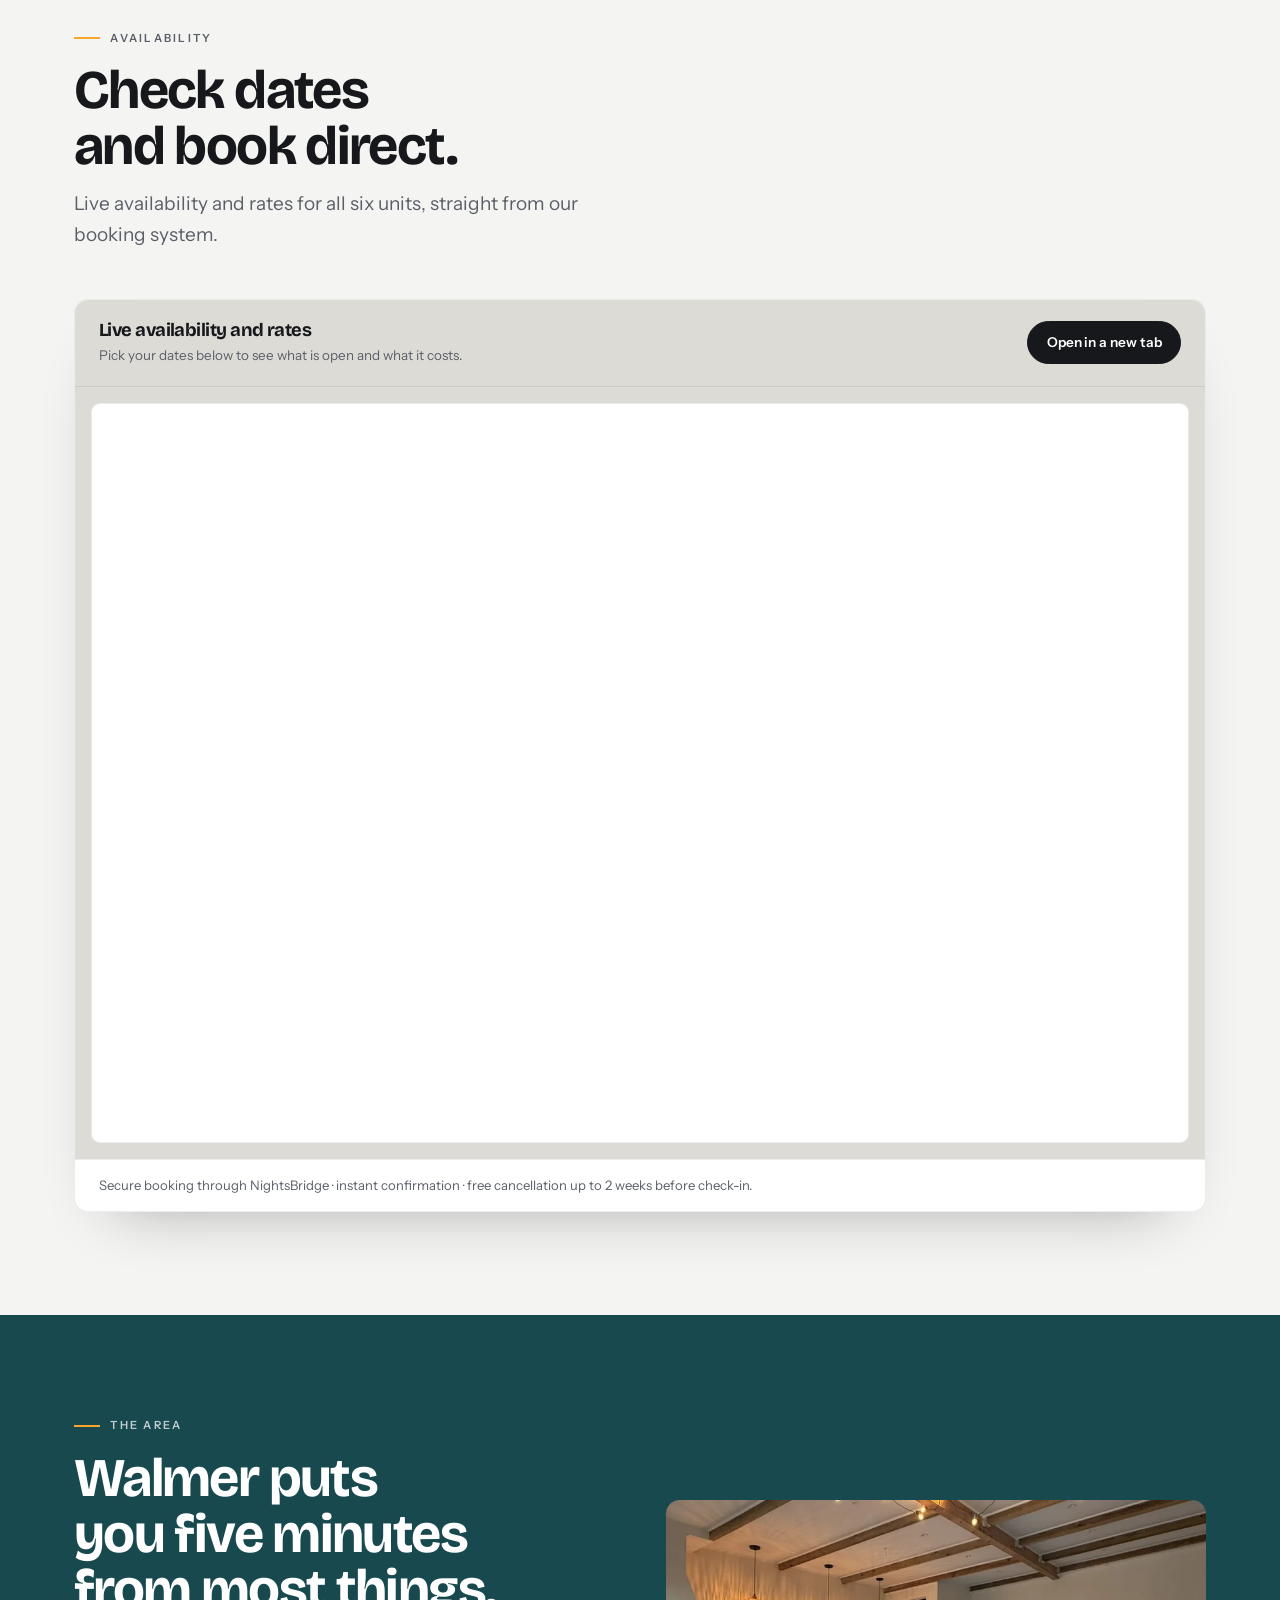
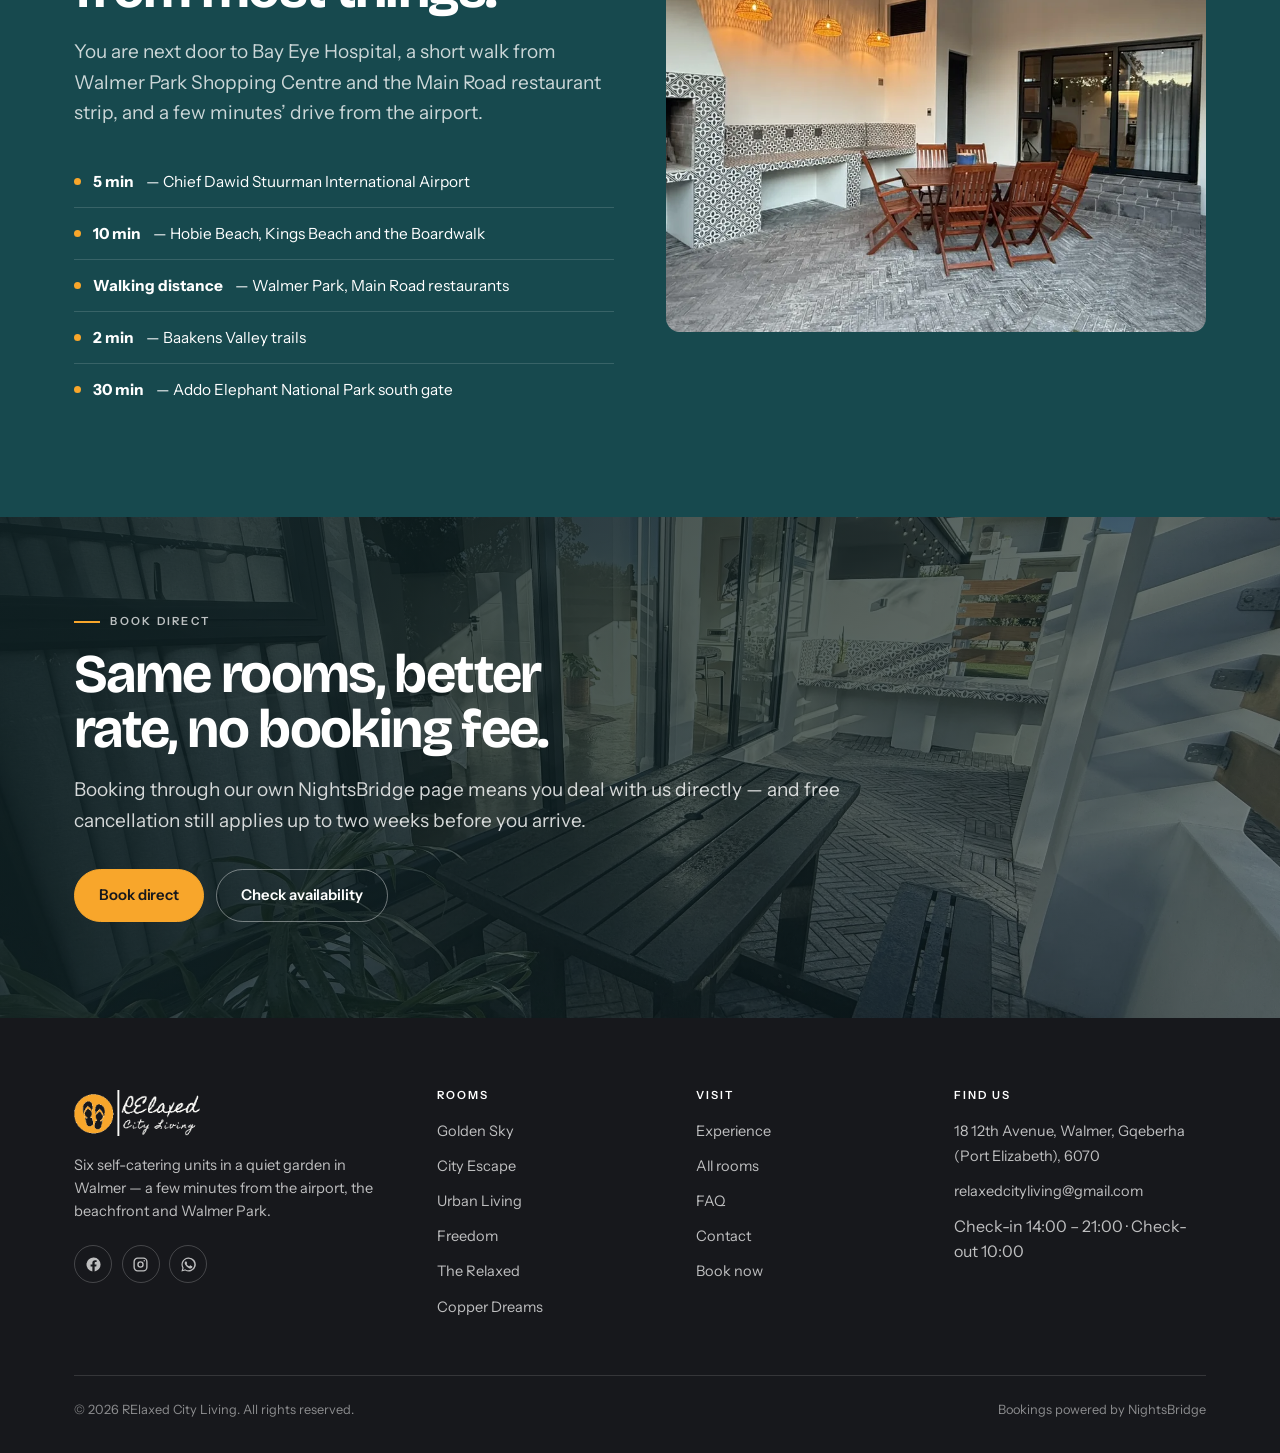
==== commit 7570e014: "copper" ====
--- a/index.html
+++ b/index.html
@@ -58,7 +58,7 @@
     </div>
     <div class="factstrip">
       <div><span class="k">Units</span><span class="v">6 self-catering</span></div>
-      <div><span class="k">Sleeps</span><span class="v">Up to 23 guests</span></div>
+      <div><span class="k">Sleeps</span><span class="v">Up to 24 guests</span></div>
       <div><span class="k">Cancellation</span><span class="v">Free, up to 2 weeks</span></div>
       <div><span class="k">Guest rating</span><span class="v">4.7 / 5 &middot; 569 reviews</span></div>
     </div>
@@ -212,10 +212,10 @@
   </div>
   <div class="room__body">
     <h3>Copper Dreams</h3>
-    <p>A cosy studio for two, full of personality. Warm copper tones, a queen-size bed, a little kitchenette and your own private patio.</p>
-    <div class="room__tag">
-      <ul class="specs">
-        <li><svg viewBox="0 0 24 24" fill="none" stroke="currentColor" stroke-width="1.8" stroke-linecap="round" stroke-linejoin="round"><path d="M16 21v-2a4 4 0 0 0-4-4H6a4 4 0 0 0-4 4v2"/><circle cx="9" cy="7" r="4"/><path d="M22 21v-2a4 4 0 0 0-3-3.87"/><path d="M16 3.13a4 4 0 0 1 0 7.75"/></svg>Sleeps 2</li>
+    <p>A cosy studio for up to three, full of personality. Warm copper tones, a king-size bed, a little kitchenette and your own private patio.</p>
+    <div class="room__tag">
+      <ul class="specs">
+        <li><svg viewBox="0 0 24 24" fill="none" stroke="currentColor" stroke-width="1.8" stroke-linecap="round" stroke-linejoin="round"><path d="M16 21v-2a4 4 0 0 0-4-4H6a4 4 0 0 0-4 4v2"/><circle cx="9" cy="7" r="4"/><path d="M22 21v-2a4 4 0 0 0-3-3.87"/><path d="M16 3.13a4 4 0 0 1 0 7.75"/></svg>Sleeps 3</li>
         <li><svg viewBox="0 0 24 24" fill="none" stroke="currentColor" stroke-width="1.8" stroke-linecap="round" stroke-linejoin="round"><path d="M2 8v12"/><path d="M22 20v-6a3 3 0 0 0-3-3H2"/><path d="M2 15h20"/><circle cx="7" cy="10" r="2"/></svg>Open-plan studio</li>
         <li><svg viewBox="0 0 24 24" fill="none" stroke="currentColor" stroke-width="1.8" stroke-linecap="round" stroke-linejoin="round"><path d="M3 12h18v3a5 5 0 0 1-5 5H8a5 5 0 0 1-5-5z"/><path d="M6 12V5a2 2 0 0 1 3.6-1.2"/><path d="M9 5h2"/></svg>1 bathroom</li>
       </ul>
